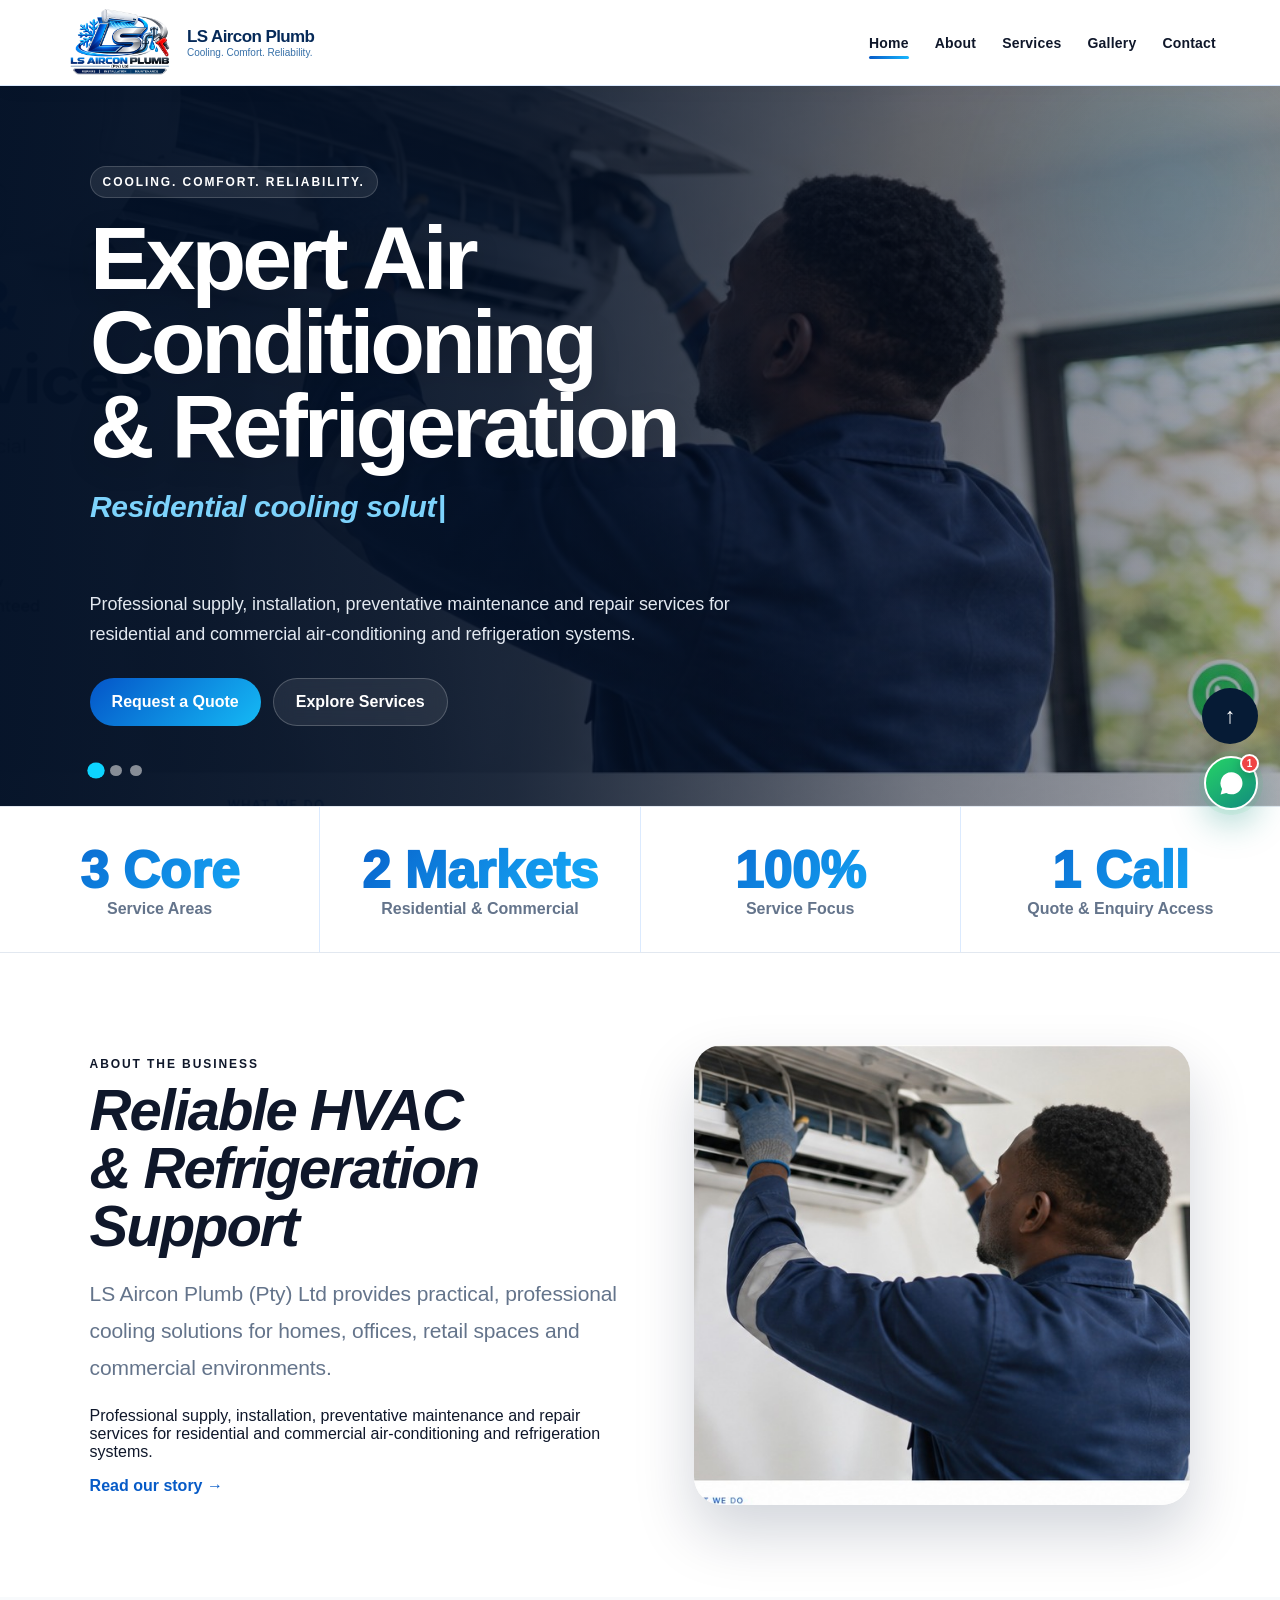
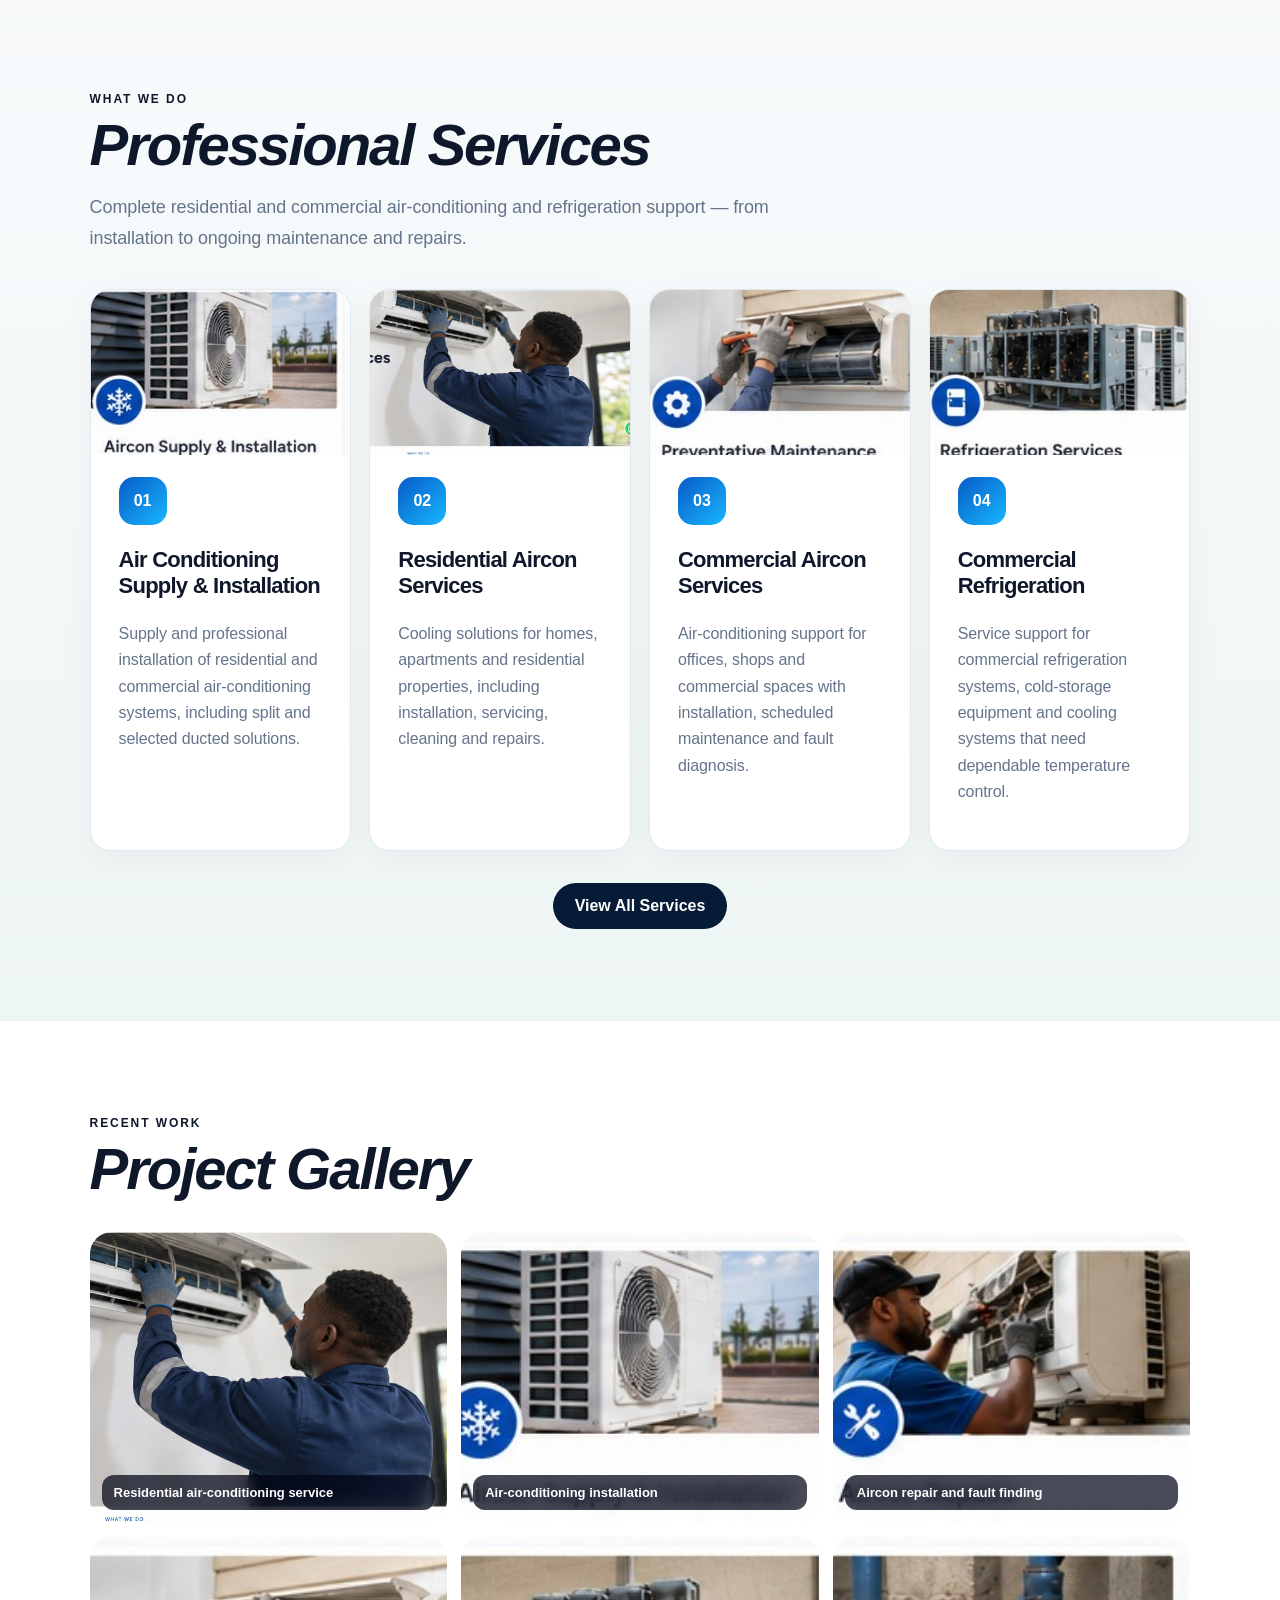
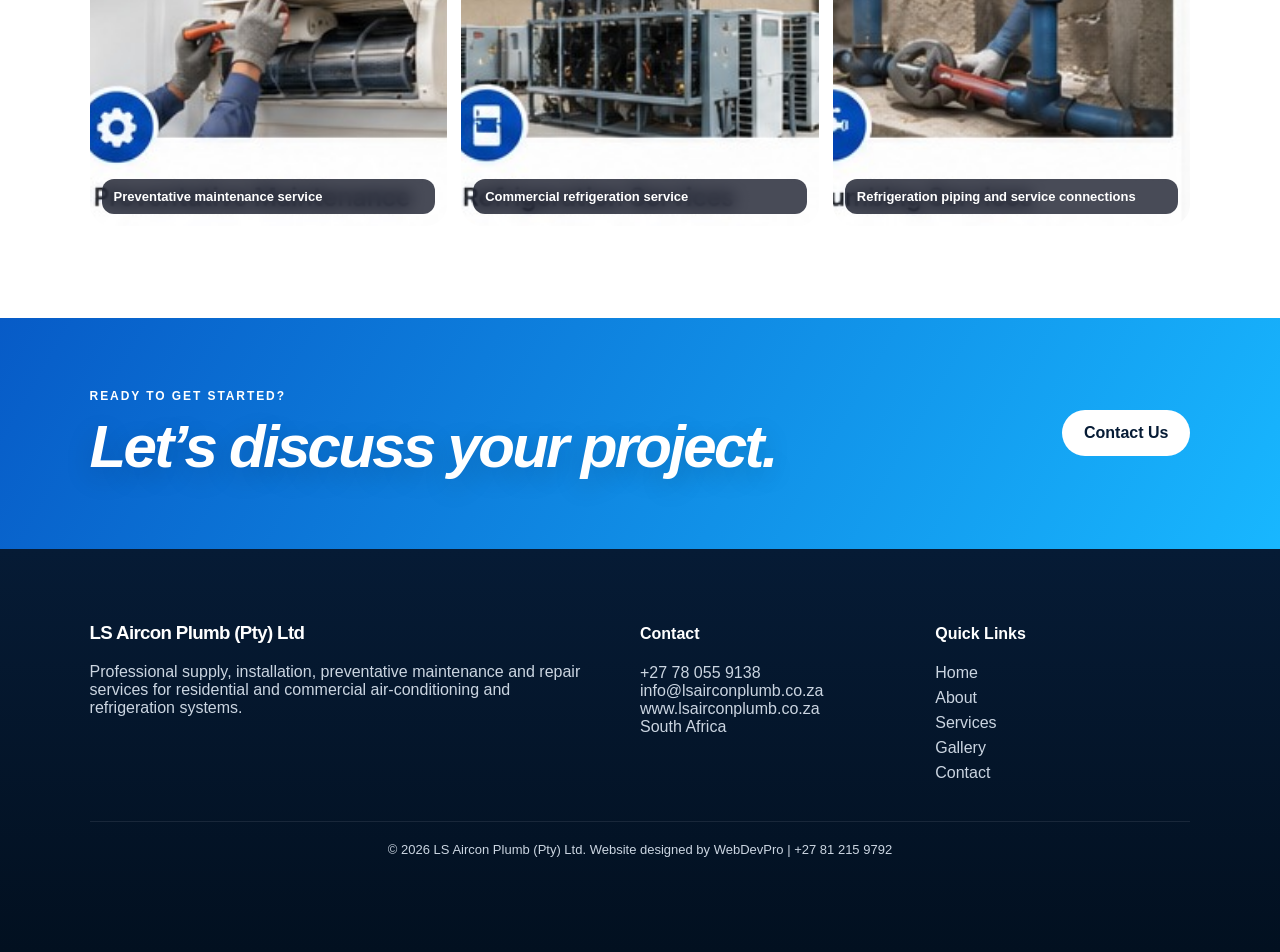
==== index.html @ 78ab9cd9 "Add files via upload" ====
<!doctype html><html lang="en"><head><meta charset="UTF-8"><meta name="viewport" content="width=device-width,initial-scale=1"><meta name="theme-color" content="#075bc7"><link rel="manifest" href="/manifest.webmanifest"><link rel="icon" href="/icons/icon-192.png"><link rel="apple-touch-icon" href="/icons/icon-192.png"><meta name="apple-mobile-web-app-capable" content="yes"><meta name="apple-mobile-web-app-status-bar-style" content="black-translucent"><link rel="stylesheet" href="/assets/style.css"><script src="/site-config.js"></script><title>LS Aircon Plumb (Pty) Ltd | Home</title></head><body data-page="home"><div id="siteHeader"></div><main><section id="top" class="hero"><div class="heroContent"><span class="eyebrow js-slogan"></span><h1 id="heroTitle"></h1><p class="heroTyping" id="heroType"></p><p class="heroDesc js-description"></p><div class="actions"><a class="btn primary waQuote" target="_blank">Request a Quote</a><a class="btn glass" href="/services.html">Explore Services</a></div></div><div class="dots"></div></section><section class="stats reveal"></section><section class="section split reveal"><div><span class="kicker">ABOUT THE BUSINESS</span><h2 class="js-about-heading"></h2><p class="lead js-about-intro"></p><p class="js-description"></p><a class="textLink" href="/about.html">Read our story →</a></div><img src="/images/hero-1.jpg" alt="Featured project"></section><section class="section alt reveal"><div class="sectionHead"><span>WHAT WE DO</span><h2>Professional Services</h2><p>Complete residential and commercial air-conditioning and refrigeration support — from installation to ongoing maintenance and repairs.</p></div><div class="grid" id="servicesPreview"></div><div class="center"><a class="btn dark" href="/services.html">View All Services</a></div></section><section class="section reveal"><div class="sectionHead"><span>RECENT WORK</span><h2>Project Gallery</h2></div><div class="gallery" id="galleryPreview"></div></section><section class="cta reveal"><div><span>READY TO GET STARTED?</span><h2>Let’s discuss your project.</h2></div><a class="btn light" href="/contact.html">Contact Us</a></section></main><div id="siteFooter"></div><script src="/assets/app.js"></script></body></html>
---- assets/style.css ----
:root{--primary:#0f766e;--secondary:#0ea5e9;--accent:#f59e0b;--dark:#0f172a;--muted:#64748b;--surface:#f8fafc;font-family:Inter,Arial,Helvetica,sans-serif;color:#0f172a;background:#fff;scroll-behavior:smooth}*{box-sizing:border-box}html,body{margin:0;min-height:100%}body{overflow-x:hidden}a{text-decoration:none;color:inherit}button,input,textarea,select{font:inherit}.header{height:78px;display:flex;align-items:center;justify-content:space-between;padding:0 max(5vw,22px);position:sticky;top:0;background:#ffffffee;backdrop-filter:blur(18px);z-index:80;box-shadow:0 2px 20px #0206170b}.brand{display:flex;align-items:center;gap:11px}.brand img{width:50px;height:50px;object-fit:contain}.brand span{display:flex;flex-direction:column}.brand strong{font-size:16px}.brand small{font-size:10px;color:var(--muted);max-width:190px}.desktopNav{display:flex;gap:26px}.desktopNav a{font-weight:700;font-size:14px;position:relative}.desktopNav a:after{content:"";position:absolute;left:0;right:100%;bottom:-8px;height:3px;border-radius:9px;background:linear-gradient(90deg,var(--primary),var(--secondary));transition:.25s}.desktopNav a:hover:after,.desktopNav a.active:after{right:0}.menuBtn{display:none;border:0;background:none;font-size:28px}.mobileMenu{display:none;position:fixed;top:78px;left:0;right:0;background:white;z-index:75;padding:20px 24px;gap:16px;box-shadow:0 18px 30px #02061720}.mobileMenu.open{display:grid}.mobileMenu a{font-weight:800;padding:8px 0}.hero{min-height:82vh;background-size:cover;background-position:center;display:flex;align-items:center;position:relative;color:white;padding:80px max(7vw,24px);overflow:hidden}.hero:before{content:"";position:absolute;width:420px;height:420px;border-radius:50%;background:radial-gradient(circle,var(--secondary),transparent 68%);filter:blur(50px);opacity:.18;right:-100px;top:-90px;animation:floatGlow 7s ease-in-out infinite}.heroContent{position:relative;max-width:820px;z-index:2}.eyebrow,.kicker,.sectionHead span,.cta span,.pageHero span{font-size:12px;font-weight:900;letter-spacing:.2em;text-transform:uppercase}.eyebrow{display:inline-flex;align-items:center;gap:8px;padding:8px 12px;border-radius:999px;background:#ffffff16;border:1px solid #ffffff2b}.hero h1{font-size:clamp(46px,7vw,92px);line-height:.94;margin:18px 0;max-width:950px}.heroEnter{animation:heroIn .8s cubic-bezier(.2,.8,.2,1)}.heroTyping{font-size:clamp(19px,2.4vw,30px);font-weight:850;min-height:45px;margin:0 0 12px;color:#dff8ff}.cursor{animation:blink .7s infinite}.heroDesc{font-size:18px;line-height:1.7;max-width:700px;color:#e2e8f0}.actions{display:flex;gap:12px;flex-wrap:wrap;margin-top:28px}.btn{border:0;padding:14px 22px;border-radius:999px;font-weight:900;display:inline-flex;align-items:center;justify-content:center;cursor:pointer;transition:.25s}.btn:hover{transform:translateY(-3px);box-shadow:0 12px 30px #02061728}.primary{background:linear-gradient(135deg,var(--primary),var(--secondary));color:#fff}.dark{background:var(--dark);color:#fff}.light{background:#fff;color:var(--dark)}.glass{background:#ffffff14;color:#fff;border:1px solid #ffffff36;backdrop-filter:blur(10px)}.dots{position:absolute;bottom:30px;display:flex;gap:8px;z-index:3}.dots button{width:11px;height:11px;border:0;border-radius:50%;opacity:.55;cursor:pointer}.dots .active{opacity:1;transform:scale(1.45);background:var(--accent)}.section{padding:92px max(7vw,24px)}.alt{background:linear-gradient(180deg,#f8fafc,#eef6f5)}.sectionHead{max-width:760px;margin-bottom:34px}.sectionHead h2,.split h2,.contactCard h2{font-size:clamp(34px,5vw,58px);line-height:1;margin:9px 0 18px}.sectionHead p,.lead,.leadSmall{color:var(--muted);font-size:18px;line-height:1.75}.lead{font-size:21px}.leadSmall{font-size:17px}.grid{display:grid;grid-template-columns:repeat(4,1fr);gap:18px}.grid.three{grid-template-columns:repeat(3,1fr)}.card{background:#fff;border:1px solid #e2e8f0;border-radius:24px;padding:28px;box-shadow:0 10px 34px #0206170a;transition:.28s;overflow:hidden;position:relative}.card:before{content:"";position:absolute;inset:auto -30% -65% auto;width:180px;height:180px;border-radius:50%;background:linear-gradient(135deg,var(--primary),var(--secondary));opacity:.08}.lift:hover{transform:translateY(-9px) rotateX(2deg);box-shadow:0 24px 60px #02061718}.cardIcon{width:48px;height:48px;border-radius:15px;display:grid;place-items:center;background:linear-gradient(135deg,var(--primary),var(--secondary));color:white;font-weight:900}.card h3{font-size:22px}.card p{line-height:1.65;color:var(--muted)}.serviceCard a,.textLink{font-weight:900;color:var(--primary)}.center{text-align:center;margin-top:32px}.stats{display:grid;grid-template-columns:repeat(4,1fr);gap:1px;background:#dbeafe;border-top:1px solid #e2e8f0;border-bottom:1px solid #e2e8f0}.stat{background:#fff;text-align:center;padding:34px 15px}.counterNum{font-size:clamp(34px,4vw,54px);font-weight:950;background:linear-gradient(135deg,var(--primary),var(--secondary));-webkit-background-clip:text;color:transparent}.stat span{color:var(--muted);font-weight:800}.split{display:grid;grid-template-columns:1.05fr .95fr;gap:55px;align-items:center}.split img{width:100%;height:460px;object-fit:cover;border-radius:30px;box-shadow:0 28px 70px #0206171c}.gallery{display:grid;grid-template-columns:repeat(3,1fr);gap:14px}.galleryItem{margin:0;position:relative;overflow:hidden;border-radius:22px;background:#e2e8f0}.galleryItem img{width:100%;height:290px;object-fit:cover;display:block;transition:.5s}.galleryItem:hover img{transform:scale(1.075)}.galleryItem figcaption{position:absolute;left:12px;right:12px;bottom:12px;background:#020617b8;color:#fff;padding:10px 12px;border-radius:12px;font-size:13px;font-weight:800;backdrop-filter:blur(8px)}.masonry .galleryItem:nth-child(2n) img{height:360px}.cta{padding:68px max(7vw,24px);display:flex;align-items:center;justify-content:space-between;gap:30px;background:linear-gradient(120deg,var(--primary),var(--secondary));color:white}.cta h2{font-size:clamp(34px,5vw,60px);margin:8px 0 0}.pageHero{min-height:46vh;background-size:cover;background-position:center;display:flex;align-items:center;color:white;padding:80px max(7vw,24px);background-image:linear-gradient(90deg,rgba(2,6,23,.84),rgba(2,6,23,.35)),url('/images/hero-1.svg')}.pageHero>div{max-width:850px}.pageHero h1{font-size:clamp(46px,7vw,82px);margin:12px 0;line-height:.95}.pageHero p{font-size:22px;min-height:35px}.contactGrid{display:grid;grid-template-columns:.85fr 1.15fr;gap:30px}.contactCard,.contactForm{padding:32px;border-radius:26px;background:#fff;border:1px solid #e2e8f0;box-shadow:0 12px 36px #0206170b}.contactForm{display:grid;gap:14px}.contactForm input,.contactForm textarea,.contactForm select{width:100%;border:1px solid #cbd5e1;border-radius:14px;padding:15px;background:#f8fafc}.faq{max-width:900px}.faq details{background:#fff;border:1px solid #e2e8f0;padding:20px;border-radius:16px;margin:10px 0}.faq summary{font-weight:900;cursor:pointer}.faq p{color:var(--muted);line-height:1.65}footer{background:#07111f;color:#cbd5e1;padding:55px max(7vw,24px) 95px}.footerGrid{display:grid;grid-template-columns:2fr 1fr 1fr;gap:40px}.footerGrid h3,.footerGrid h4{color:#fff}.footerGrid a{display:block;margin:7px 0}.footerBottom{border-top:1px solid #ffffff16;margin-top:32px;padding-top:20px;text-align:center;font-size:13px}.chatButton,.backTop{position:fixed;right:22px;border:0;border-radius:50%;width:56px;height:56px;display:grid;place-items:center;z-index:65;cursor:pointer}.chatButton{bottom:90px;background:#22c55e;color:#fff;font-size:25px}.backTop{bottom:156px;background:var(--dark);color:#fff;font-size:22px}.pulse{animation:pulse 2.1s infinite}.chatBox{position:fixed;right:22px;bottom:156px;width:min(390px,calc(100vw - 28px));height:min(600px,72vh);background:#fff;border-radius:24px;z-index:64;box-shadow:0 26px 80px #02061750;display:flex;flex-direction:column;overflow:hidden;border:1px solid #e2e8f0}.chatHead{background:linear-gradient(135deg,var(--primary),var(--secondary));color:white;padding:16px 18px;display:flex;justify-content:space-between;align-items:center}.chatHead div{display:flex;flex-direction:column}.chatHead small{opacity:.85}.chatHead button{border:0;background:#ffffff18;color:white;border-radius:50%;width:34px;height:34px}.chatMessages{padding:16px;display:flex;flex-direction:column;gap:10px;overflow:auto;flex:1;background:#f8fafc}.bubble{padding:11px 13px;border-radius:15px;max-width:86%;line-height:1.45;font-size:14px}.bubble.bot{background:white;border:1px solid #e2e8f0;align-self:flex-start}.bubble.user{background:linear-gradient(135deg,var(--primary),var(--secondary));color:#fff;align-self:flex-end}.quickReplies{padding:12px;display:grid;grid-template-columns:1fr 1fr;gap:8px}.quickReplies button{border:1px solid #cbd5e1;background:#fff;border-radius:12px;padding:10px;font-weight:800;cursor:pointer}.chatInput{display:flex;padding:12px;border-top:1px solid #e2e8f0;gap:8px}.chatInput input{flex:1;border:1px solid #cbd5e1;border-radius:999px;padding:12px 14px}.chatInput button{width:44px;border:0;border-radius:50%;background:var(--primary);color:#fff}.full{width:calc(100% - 24px);margin:12px}.mobileFooter{display:none}.installNudge{position:fixed;left:22px;bottom:22px;z-index:67;background:#fff;border-radius:18px;box-shadow:0 18px 55px #02061738;border:1px solid #e2e8f0;padding:14px;display:flex;align-items:center;gap:12px;max-width:430px}.installSymbol{font-size:24px;color:var(--primary);font-weight:900}.installNudge div{display:flex;flex-direction:column;flex:1}.installNudge small{font-size:12px;color:var(--muted)}.installNudge button{border:0;border-radius:999px;padding:9px 13px;background:var(--primary);color:#fff;font-weight:900}.installNudge .nudgeClose{background:#e2e8f0;color:#334155;padding:6px 9px}.modalShade{position:fixed;inset:0;background:#0206179c;z-index:100;display:grid;place-items:center;padding:20px}.installHelp{background:#fff;border-radius:24px;padding:30px;max-width:420px;text-align:center}.installIcon{font-size:42px;color:var(--primary)}.reveal{opacity:0;transform:translateY(28px);transition:opacity .7s ease,transform .7s ease}.reveal.visible{opacity:1;transform:none}@keyframes blink{50%{opacity:0}}@keyframes heroIn{from{opacity:0;transform:translateY(28px) scale(.98)}to{opacity:1;transform:none}}@keyframes pulse{0%,100%{box-shadow:0 0 0 0 #22c55e55}50%{box-shadow:0 0 0 15px #22c55e00}}@keyframes floatGlow{50%{transform:translate(-35px,30px) scale(1.12)}}@media(max-width:950px){.grid,.grid.three{grid-template-columns:1fr 1fr}.split,.contactGrid{grid-template-columns:1fr}.desktopNav{display:none}.menuBtn{display:block}.footerGrid{grid-template-columns:1fr 1fr}.gallery{grid-template-columns:1fr 1fr}}@media(max-width:700px){body{padding-bottom:72px}.header{height:70px}.brand img{width:44px;height:44px}.hero{min-height:78vh;padding-top:65px}.hero h1{font-size:clamp(42px,13vw,68px)}.heroDesc{font-size:16px}.section{padding:68px 20px}.grid,.grid.three,.stats,.gallery{grid-template-columns:1fr}.stat{padding:24px}.split img{height:300px}.cta{display:block;padding:50px 20px}.cta .btn{margin-top:22px}.footerGrid{grid-template-columns:1fr}.mobileFooter{position:fixed;display:grid;grid-template-columns:repeat(4,1fr);left:10px;right:10px;bottom:10px;z-index:90;border-radius:20px;overflow:hidden;background:linear-gradient(135deg,var(--primary),var(--secondary));box-shadow:0 12px 38px #02061750;border:1px solid #ffffff35}.mobileFooter a,.mobileFooter button{min-height:62px;border:0;background:transparent;color:#fff;display:flex;flex-direction:column;align-items:center;justify-content:center;gap:4px;font-size:18px;font-weight:900;cursor:pointer}.mobileFooter span{font-size:10px}.mobileFooter a:nth-child(2),.mobileFooter button{background:#ffffff12}.chatButton{bottom:88px}.backTop{bottom:150px}.chatBox{bottom:90px;right:10px;width:calc(100vw - 20px);height:min(620px,76vh)}.installNudge{left:10px;right:10px;bottom:86px;max-width:none}.masonry .galleryItem:nth-child(2n) img,.galleryItem img{height:260px}}


/* =========================================================
   WEBDEVPRO ULTRA MAX 2 — PREMIUM MOBILE UI
   ========================================================= */
.mobileFooter svg,.chatButton svg,.chatHead svg,.chatInput svg,.chatContinue svg{
  width:24px;height:24px;fill:none;stroke:currentColor;stroke-width:1.85;
  stroke-linecap:round;stroke-linejoin:round;
}
.chatButton{
  width:54px;height:54px;background:linear-gradient(145deg,#22c55e,#16a34a);
  box-shadow:0 14px 35px rgba(22,163,74,.32);border:2px solid #fff;
}
.chatButton svg{width:27px;height:27px}
.chatBadge{
  position:absolute;top:-4px;right:-3px;width:19px;height:19px;border-radius:50%;
  display:grid;place-items:center;background:#ef4444;color:#fff;font-size:10px;font-weight:900;
  border:2px solid #fff;box-shadow:0 3px 10px #02061730;
}
.chatBox.compact{
  width:min(360px,calc(100vw - 28px));height:auto;max-height:560px;border-radius:20px;
  overflow:hidden;border:1px solid rgba(148,163,184,.30);box-shadow:0 26px 70px rgba(2,6,23,.34);
}
.chatHead{padding:12px 14px;min-height:62px}
.chatIdentity{display:flex;align-items:center;gap:10px}
.chatAvatar{
  width:36px;height:36px;border-radius:12px;display:grid;place-items:center;
  background:rgba(255,255,255,.16);border:1px solid rgba(255,255,255,.22)
}
.chatAvatar svg{width:22px;height:22px}
.chatIdentity b{font-size:14px;line-height:1.15}
.chatIdentity small{display:flex!important;align-items:center;gap:5px;font-size:10.5px;margin-top:3px;opacity:.88}
.onlineDot{width:7px;height:7px;border-radius:50%;background:#7bf59a;box-shadow:0 0 0 3px rgba(123,245,154,.16)}
.chatClose{
  width:32px!important;height:32px!important;display:grid!important;place-items:center!important;
  background:rgba(255,255,255,.13)!important;border:1px solid rgba(255,255,255,.18)!important
}
.chatClose svg{width:18px;height:18px}
.chatMessages{flex:none;min-height:90px;max-height:245px;padding:12px;gap:8px}
.bubble{padding:9px 11px;border-radius:14px;font-size:13px;line-height:1.4;max-width:87%}
.bubble.subtle{font-size:11.5px;color:#64748b;background:#f1f5f9}
.quickReplies{padding:10px 11px 11px;gap:7px;border-top:1px solid #edf2f7;background:#fff}
.quickReplies button{
  padding:9px 8px;border-radius:11px;font-size:11.5px;line-height:1.25;
  color:#334155;background:#fff;transition:.2s;
}
.quickReplies button:hover{
  color:var(--primary);border-color:var(--primary);background:#f8fafc;transform:translateY(-1px)
}
.chatInput{padding:9px 10px;gap:7px;background:#fff}
.chatInput input{min-width:0;padding:10px 12px;font-size:12.5px;background:#f8fafc}
.chatInput button{
  width:38px;height:38px;flex:0 0 38px;display:grid;place-items:center;
  background:linear-gradient(135deg,var(--primary),var(--secondary));box-shadow:0 6px 16px rgba(15,23,42,.13)
}
.chatInput button svg{width:18px;height:18px}
.chatContinue{
  margin:9px 10px 11px;min-height:42px;display:flex;align-items:center;justify-content:center;gap:8px;
  border-radius:12px;background:#22c55e;color:#fff;font-weight:900;font-size:12.5px;
  box-shadow:0 10px 20px rgba(34,197,94,.20);transition:.2s
}
.chatContinue:hover{transform:translateY(-1px);filter:brightness(.98)}
.chatContinue svg{width:19px;height:19px}

@media(max-width:700px){
  body{padding-bottom:88px}
  .mobileFooter{
    left:8px;right:8px;bottom:8px;grid-template-columns:repeat(5,1fr);min-height:68px;
    border-radius:22px;padding:5px 5px calc(5px + env(safe-area-inset-bottom));
    background:linear-gradient(135deg,var(--dark),var(--primary) 48%,var(--secondary));
    border:1px solid rgba(255,255,255,.17);
    box-shadow:0 16px 42px rgba(2,6,23,.34),inset 0 1px 0 rgba(255,255,255,.08);
    overflow:visible;backdrop-filter:blur(18px)
  }
  .mobileFooter a,.mobileFooter button{
    position:relative;min-height:56px;padding:5px 2px;border-radius:16px;gap:4px;
    color:rgba(255,255,255,.78);background:transparent!important;transition:.2s ease
  }
  .mobileFooter a.active{color:#fff;background:rgba(255,255,255,.11)!important}
  .mobileFooter a.active:after{
    content:"";position:absolute;bottom:1px;left:50%;transform:translateX(-50%);
    width:20px;height:3px;border-radius:999px;background:var(--accent)
  }
  .footerIcon{width:34px;height:32px;border-radius:11px;display:grid;place-items:center;transition:.2s ease}
  .mobileFooter a.active .footerIcon{
    background:rgba(255,255,255,.12);box-shadow:inset 0 0 0 1px rgba(255,255,255,.08)
  }
  .footerIcon svg{width:22px;height:22px}
  .waIcon{color:#fff;background:#22c55e!important;box-shadow:0 7px 17px rgba(34,197,94,.25)}
  .footerLabel{font-size:9.5px!important;font-weight:800!important;letter-spacing:.01em;line-height:1}
  .mobileFooter a:active,.mobileFooter button:active{transform:scale(.96)}

  .chatButton{right:13px;bottom:88px;width:50px;height:50px}
  .backTop{right:15px;bottom:144px;width:42px;height:42px}

  /* Main requested fix: chatbot no longer takes over the phone */
  .chatBox.compact{
    right:10px;bottom:88px;width:min(326px,calc(100vw - 20px));
    height:auto;max-height:54vh;border-radius:18px
  }
  .chatMessages{max-height:180px;min-height:78px;padding:10px}
  .quickReplies{grid-template-columns:1fr 1fr;padding:8px}
  .quickReplies button{font-size:10.8px;padding:8px 6px}
  .bubble{font-size:12px;padding:8px 10px}
  .bubble.subtle{font-size:10.8px}
  .chatHead{padding:10px 12px;min-height:56px}
  .chatAvatar{width:32px;height:32px;border-radius:10px}
  .chatAvatar svg{width:19px;height:19px}
  .chatIdentity b{font-size:13px}
  .chatIdentity small{font-size:9.8px}
  .chatInput{padding:7px 8px}
  .chatInput input{padding:9px 11px;font-size:12px}
  .chatInput button{width:36px;height:36px;flex-basis:36px}
  .chatContinue{margin:7px 8px 9px;min-height:39px;font-size:12px}

  .installNudge{left:10px;right:10px;bottom:84px;max-width:none;border-radius:15px;padding:10px}
  .installNudge small{display:none}
}


/* =========================================================
   WEBDEVPRO ULTRA MAX 3 — STABLE HERO / TYPEWRITER
   ========================================================= */
.heroContent{width:min(820px,100%)}
.hero h1{min-height:1.9em;display:flex;align-items:flex-end;will-change:transform,opacity}
.heroTyping{min-height:2.8em;line-height:1.35;display:block;max-width:760px;overflow-wrap:anywhere;contain:layout paint;will-change:contents}
.cursor{display:inline-block;width:.7ch;margin-left:.08ch;animation:blink 1s steps(1,end) infinite;vertical-align:baseline}
@media(max-width:700px){.hero h1{min-height:2.75em}.heroTyping{min-height:4.2em}}
@media(prefers-reduced-motion:reduce){.heroEnter,.cursor,.hero:before,.pulse{animation:none!important}.reveal{transition:none!important}}

/* =========================================================
   WEBDEVPRO ULTRA MAX 4 — MODERN TYPOGRAPHY + LIVELY UI
   ========================================================= */
:root{
  --font-body:"Segoe UI Variable Text","Aptos","Segoe UI",Roboto,Arial,sans-serif;
  --font-display:"Segoe UI Variable Display","Aptos Display","Trebuchet MS","Segoe UI",Arial,sans-serif;
}
html,body,button,input,textarea,select{font-family:var(--font-body)}
body{font-feature-settings:"kern" 1,"liga" 1;text-rendering:optimizeLegibility}
h1,h2,h3,.brand strong,.cta h2,.sectionHead h2,.split h2,.contactCard h2,.pageHero h1{
  font-family:var(--font-display);letter-spacing:-.035em;font-weight:800;
}
.hero h1,.pageHero h1,.cta h2{
  font-style:oblique 4deg;letter-spacing:-.045em;text-wrap:balance;
  text-shadow:0 8px 28px rgba(2,6,23,.18)
}
.sectionHead h2,.split h2,.contactCard h2{font-style:oblique 2deg;text-wrap:balance}
.heroTyping,.pageHero p{
  font-family:var(--font-display);font-weight:650;letter-spacing:-.012em;font-style:oblique 1.5deg
}
.heroDesc,.sectionHead p,.lead,.leadSmall,.card p{letter-spacing:-.006em}
.desktopNav a,.mobileMenu a,.btn,.footerLabel{font-family:var(--font-display)}
.desktopNav a{letter-spacing:.015em}
.eyebrow,.kicker,.sectionHead span,.cta span,.pageHero span{letter-spacing:.16em}

/* Better quality, animated mobile navigation */
.mobileFooter .footerIcon{position:relative;isolation:isolate;overflow:hidden}
.mobileFooter .footerIcon:before{
  content:"";position:absolute;inset:0;border-radius:inherit;z-index:-1;opacity:.22;
  background:linear-gradient(145deg,rgba(255,255,255,.48),rgba(255,255,255,.05));
}
.mobileFooter .footerIcon:after{
  content:"";position:absolute;width:20px;height:20px;border-radius:50%;z-index:-1;
  background:#fff;opacity:.12;filter:blur(5px);transform:translate(-9px,-9px)
}
.mobileFooter [data-tone="home"] .footerIcon{background:linear-gradient(145deg,#2563eb,#06b6d4);color:#fff}
.mobileFooter [data-tone="services"] .footerIcon{background:linear-gradient(145deg,#8b5cf6,#ec4899);color:#fff}
.mobileFooter [data-tone="gallery"] .footerIcon{background:linear-gradient(145deg,#f59e0b,#f97316);color:#fff}
.mobileFooter [data-tone="whatsapp"] .footerIcon{background:linear-gradient(145deg,#25d366,#16a34a)!important;color:#fff}
.mobileFooter [data-tone="install"] .footerIcon{background:linear-gradient(145deg,#14b8a6,#0ea5e9);color:#fff}
.mobileFooter .footerIcon{
  box-shadow:0 7px 18px rgba(2,6,23,.16),inset 0 1px 0 rgba(255,255,255,.38);
  border:1px solid rgba(255,255,255,.2)
}
.mobileFooter a.active .footerIcon{
  transform:translateY(-5px) scale(1.08);box-shadow:0 11px 24px rgba(2,6,23,.23),0 0 0 4px rgba(255,255,255,.08)
}
.mobileFooter a:hover .footerIcon,.mobileFooter button:hover .footerIcon{transform:translateY(-3px) rotate(-2deg) scale(1.04)}
.mobileFooter a:nth-child(even):hover .footerIcon,.mobileFooter button:hover .footerIcon{transform:translateY(-3px) rotate(2deg) scale(1.04)}
.mobileFooter .footerIcon svg{filter:drop-shadow(0 2px 3px rgba(2,6,23,.16))}
.mobileFooter .uiLineIcon{fill:none!important;stroke:currentColor!important;stroke-width:1.9!important;stroke-linecap:round;stroke-linejoin:round}
.mobileFooter .uiWhatsAppIcon,.chatButton .uiWhatsAppIcon,.chatAvatar .uiWhatsAppIcon,.chatContinue .uiWhatsAppIcon{
  fill:currentColor!important;stroke:none!important
}
.mobileFooter .footerLabel{font-size:9.7px!important;font-weight:750!important;letter-spacing:.01em}

/* WhatsApp floating assistant — clear official-style glyph */
.chatButton{
  background:linear-gradient(145deg,#25d366,#128c7e)!important;color:#fff!important;
  box-shadow:0 14px 34px rgba(18,140,126,.34),0 0 0 5px rgba(37,211,102,.08)!important;
  transition:transform .25s ease,box-shadow .25s ease!important
}
.chatButton:hover{transform:translateY(-3px) scale(1.05);box-shadow:0 18px 40px rgba(18,140,126,.42),0 0 0 7px rgba(37,211,102,.1)!important}
.chatButton .uiWhatsAppIcon{width:29px;height:29px;color:#fff}
.chatAvatar .uiWhatsAppIcon{color:#fff}
.chatContinue .uiWhatsAppIcon{color:#fff}
.chatButton .chatBadge{font-family:var(--font-body)}

/* Softer motion without looking static */
@keyframes iconFloat{0%,100%{transform:translateY(0)}50%{transform:translateY(-2px)}}
@media(max-width:700px){
  .mobileFooter{background:rgba(7,17,31,.94);box-shadow:0 18px 46px rgba(2,6,23,.38);border-color:rgba(255,255,255,.13)}
  .mobileFooter .footerIcon{width:37px;height:35px;border-radius:12px}
  .mobileFooter a:not(.active) .footerIcon,.mobileFooter button .footerIcon{animation:iconFloat 3.4s ease-in-out infinite}
  .mobileFooter a:nth-child(2) .footerIcon{animation-delay:.25s}.mobileFooter a:nth-child(3) .footerIcon{animation-delay:.5s}
  .mobileFooter a:nth-child(4) .footerIcon{animation-delay:.75s}.mobileFooter button .footerIcon{animation-delay:1s}
  .mobileFooter a.active:after{width:24px;height:3px;background:linear-gradient(90deg,var(--accent),#fff)}
  .hero h1{font-size:clamp(40px,12.7vw,66px);line-height:.96}
  .sectionHead h2,.split h2,.contactCard h2{line-height:1.02}
}
@media(prefers-reduced-motion:reduce){
  .mobileFooter .footerIcon{animation:none!important}.mobileFooter a:hover .footerIcon,.mobileFooter button:hover .footerIcon{transform:none}
}


/* LS AIRCON PLUMB PREMIUM REBRAND */
.header{height:86px;background:rgba(255,255,255,.96);border-bottom:1px solid #dbeafe}
.brand img{width:112px;height:72px;object-fit:contain}
.brand strong{font-size:17px;color:#062a59}.brand small{color:#3770a8}
.hero{min-height:78vh;background-position:center;background-size:cover}
.hero:after{content:"";position:absolute;inset:0;background:linear-gradient(90deg,rgba(3,18,40,.9) 0%,rgba(3,18,40,.72) 40%,rgba(3,18,40,.22) 72%,rgba(3,18,40,.08));z-index:0}
.heroContent{z-index:2}.hero h1{font-style:normal;text-transform:none;max-width:870px}.heroTyping{color:#7dd3fc}.heroDesc{max-width:660px}
.primary{background:linear-gradient(135deg,#0455c8,#15baf5)}
.card{border-radius:20px}.serviceCard{padding-top:0}.serviceImage{width:calc(100% + 56px);height:180px;object-fit:cover;margin:-28px -28px 22px;display:block}.serviceCard .serviceImage{margin:0 -28px 22px;width:calc(100% + 56px)}
#servicesPreview .card{padding-top:0}#servicesPreview .serviceImage{margin:0 -28px 22px;width:calc(100% + 56px);height:165px;object-fit:cover}
.galleryItem img{aspect-ratio:4/3;object-fit:cover}
.split img{border-radius:28px;box-shadow:0 28px 60px rgba(2,24,55,.18);object-fit:cover;max-height:560px;width:100%}
footer{background:linear-gradient(180deg,#061b35,#021020)}
.pageHero{background:linear-gradient(135deg,#061b35,#075bc7 55%,#18b7ff);color:#fff}
@media(max-width:900px){.brand img{width:88px;height:58px}.header{height:76px}.grid,.grid.three{grid-template-columns:repeat(2,1fr)}}
@media(max-width:700px){.grid,.grid.three{grid-template-columns:1fr}.hero{min-height:76vh;padding-top:64px}.hero:after{background:linear-gradient(180deg,rgba(3,18,40,.78),rgba(3,18,40,.88))}.brand span{display:none}.brand img{width:82px;height:52px}.serviceImage,#servicesPreview .serviceImage{height:200px}}

.pageHero{background-image:linear-gradient(90deg,rgba(2,12,30,.88),rgba(7,91,199,.56)),url('/images/hero-1.jpg');background-size:cover;background-position:center;}
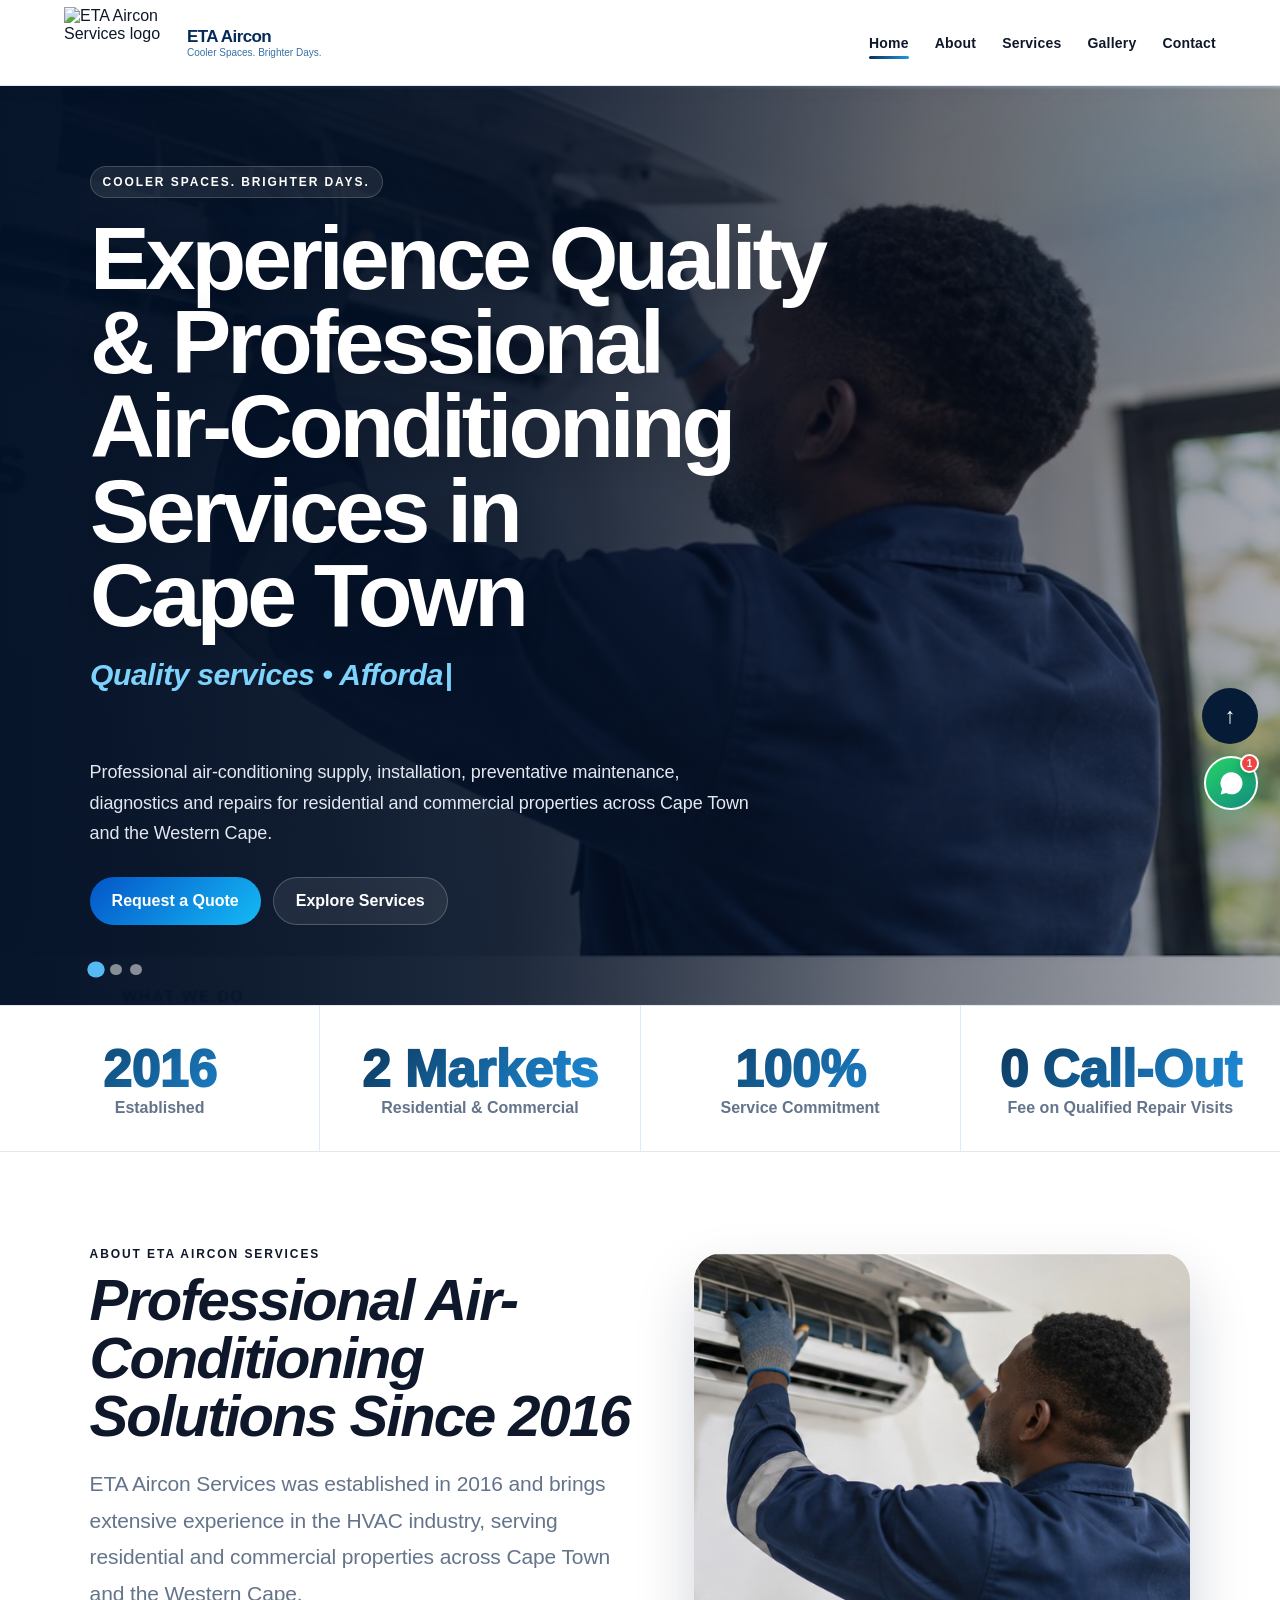
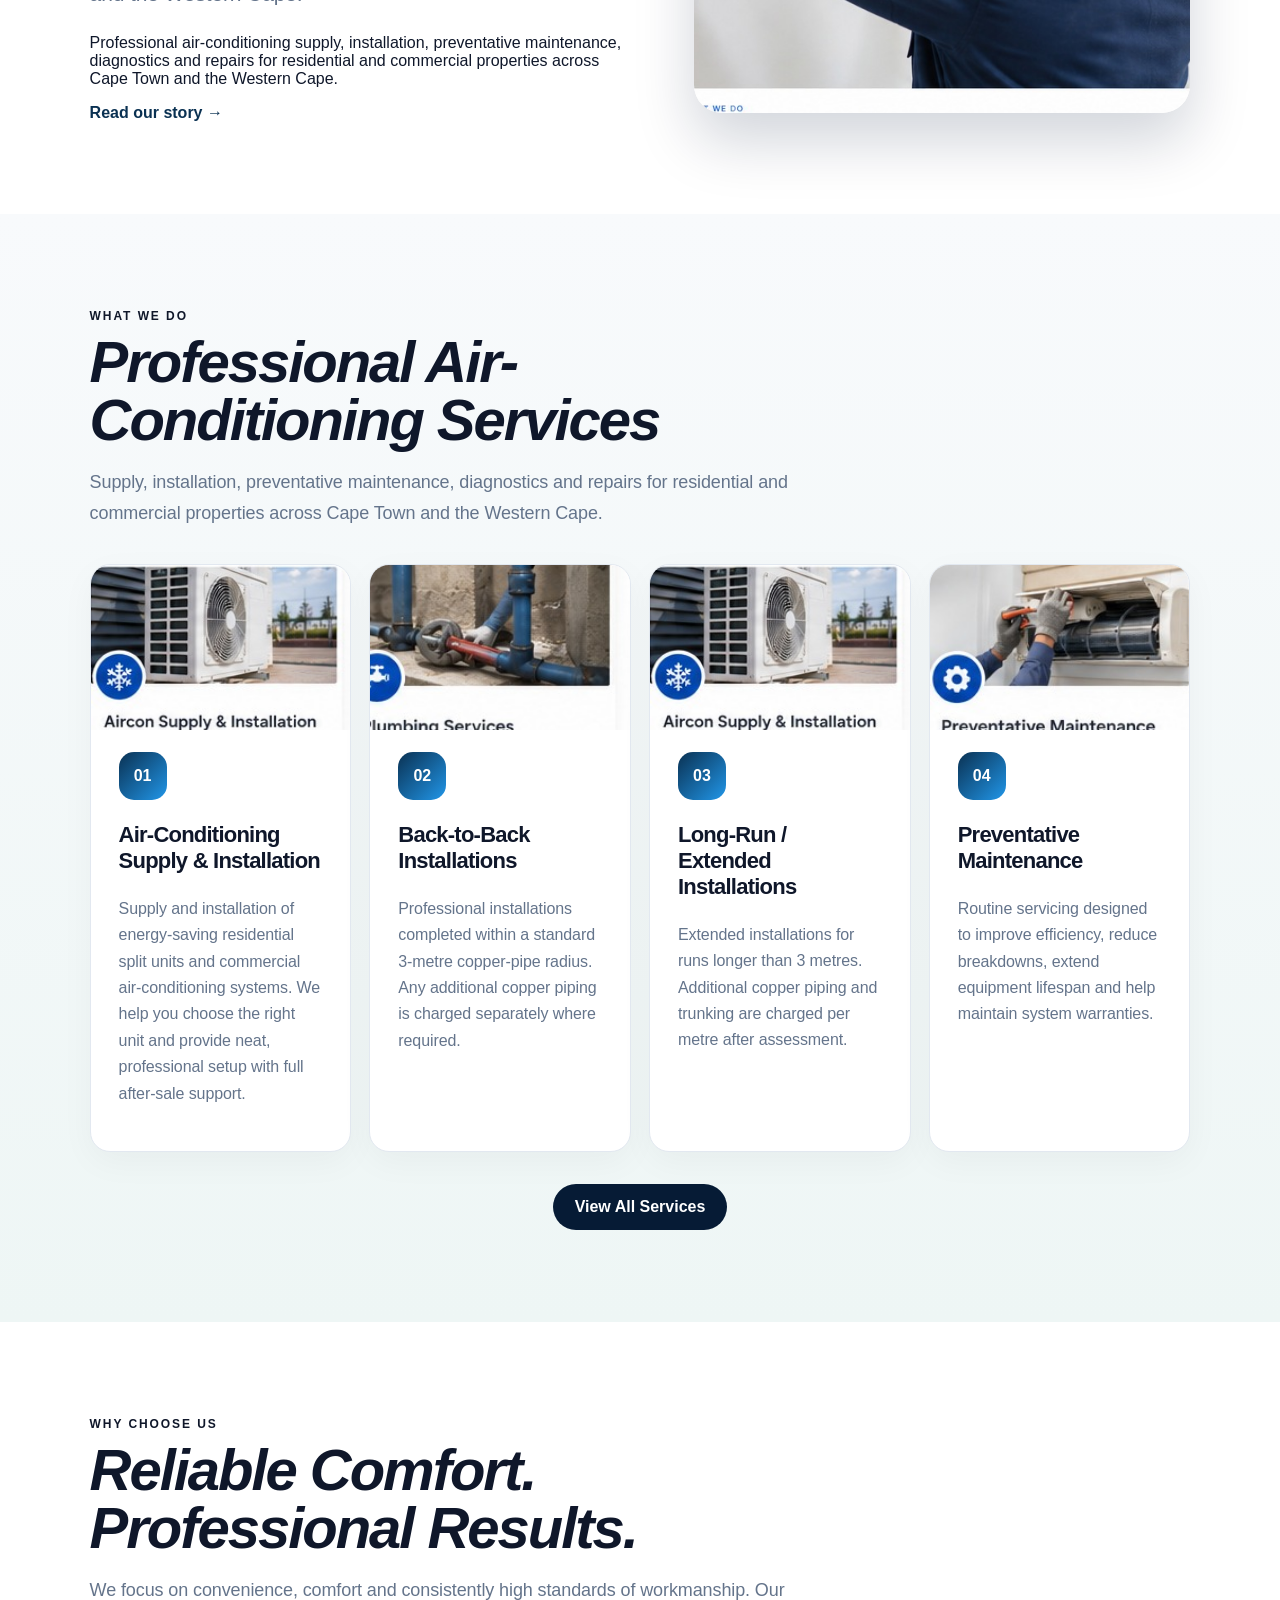
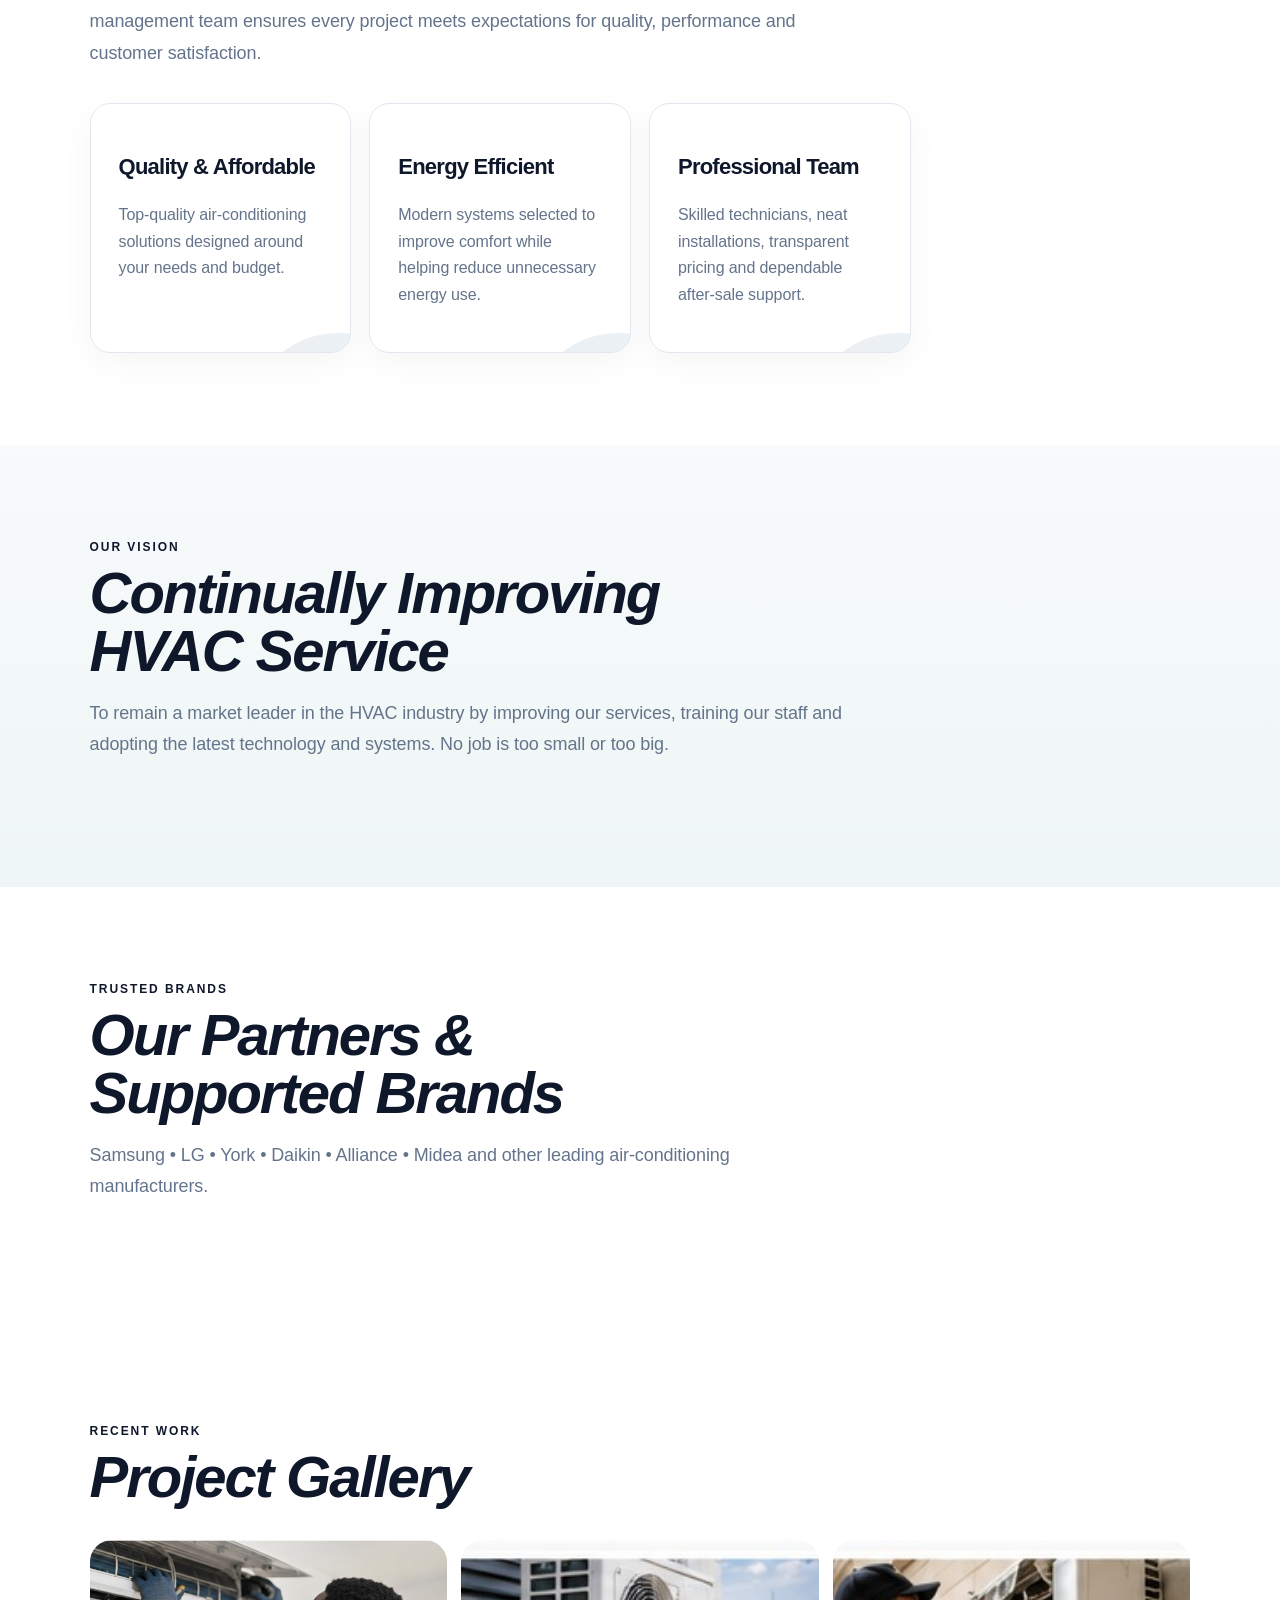
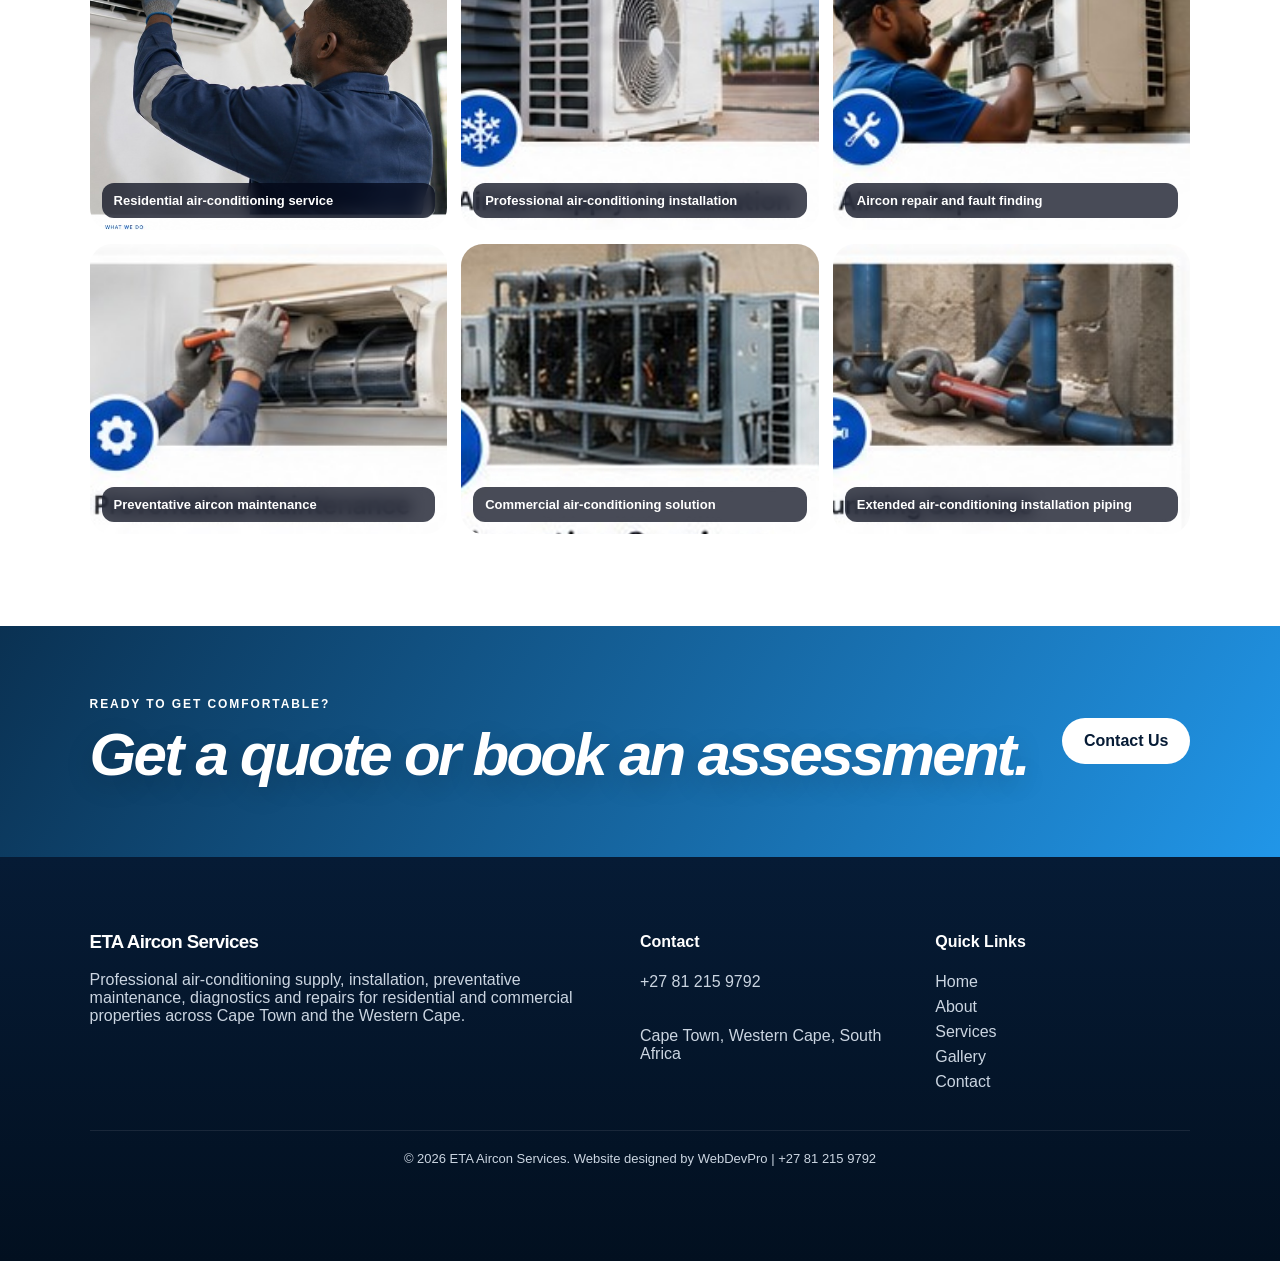
==== commit 226c9546: "Rebrand website to ETA Aircon Services" ====
--- a/index.html
+++ b/index.html
@@ -1 +1 @@
-<!doctype html><html lang="en"><head><meta charset="UTF-8"><meta name="viewport" content="width=device-width,initial-scale=1"><meta name="theme-color" content="#075bc7"><link rel="manifest" href="/manifest.webmanifest"><link rel="icon" href="/icons/icon-192.png"><link rel="apple-touch-icon" href="/icons/icon-192.png"><meta name="apple-mobile-web-app-capable" content="yes"><meta name="apple-mobile-web-app-status-bar-style" content="black-translucent"><link rel="stylesheet" href="/assets/style.css"><script src="/site-config.js"></script><title>LS Aircon Plumb (Pty) Ltd | Home</title></head><body data-page="home"><div id="siteHeader"></div><main><section id="top" class="hero"><div class="heroContent"><span class="eyebrow js-slogan"></span><h1 id="heroTitle"></h1><p class="heroTyping" id="heroType"></p><p class="heroDesc js-description"></p><div class="actions"><a class="btn primary waQuote" target="_blank">Request a Quote</a><a class="btn glass" href="/services.html">Explore Services</a></div></div><div class="dots"></div></section><section class="stats reveal"></section><section class="section split reveal"><div><span class="kicker">ABOUT THE BUSINESS</span><h2 class="js-about-heading"></h2><p class="lead js-about-intro"></p><p class="js-description"></p><a class="textLink" href="/about.html">Read our story →</a></div><img src="/images/hero-1.jpg" alt="Featured project"></section><section class="section alt reveal"><div class="sectionHead"><span>WHAT WE DO</span><h2>Professional Services</h2><p>Complete residential and commercial air-conditioning and refrigeration support — from installation to ongoing maintenance and repairs.</p></div><div class="grid" id="servicesPreview"></div><div class="center"><a class="btn dark" href="/services.html">View All Services</a></div></section><section class="section reveal"><div class="sectionHead"><span>RECENT WORK</span><h2>Project Gallery</h2></div><div class="gallery" id="galleryPreview"></div></section><section class="cta reveal"><div><span>READY TO GET STARTED?</span><h2>Let’s discuss your project.</h2></div><a class="btn light" href="/contact.html">Contact Us</a></section></main><div id="siteFooter"></div><script src="/assets/app.js"></script></body></html>
+<!doctype html><html lang="en"><head><meta charset="UTF-8"><meta name="viewport" content="width=device-width,initial-scale=1"><meta name="theme-color" content="#0a3152"><link rel="manifest" href="/manifest.webmanifest"><link rel="icon" href="/icons/icon-192.png"><link rel="apple-touch-icon" href="/icons/icon-192.png"><meta name="apple-mobile-web-app-capable" content="yes"><meta name="apple-mobile-web-app-status-bar-style" content="black-translucent"><link rel="stylesheet" href="/assets/style.css"><script src="/site-config.js"></script><title>ETA Aircon Services | Home</title></head><body data-page="home"><div id="siteHeader"></div><main><section id="top" class="hero"><div class="heroContent"><span class="eyebrow js-slogan"></span><h1 id="heroTitle"></h1><p class="heroTyping" id="heroType"></p><p class="heroDesc js-description"></p><div class="actions"><a class="btn primary waQuote" target="_blank">Request a Quote</a><a class="btn glass" href="/services.html">Explore Services</a></div></div><div class="dots"></div></section><section class="stats reveal"></section><section class="section split reveal"><div><span class="kicker">ABOUT ETA AIRCON SERVICES</span><h2 class="js-about-heading"></h2><p class="lead js-about-intro"></p><p class="js-description"></p><a class="textLink" href="/about.html">Read our story →</a></div><img src="/images/hero-1.jpg" alt="ETA Aircon professional service"></section><section class="section alt reveal"><div class="sectionHead"><span>WHAT WE DO</span><h2>Professional Air-Conditioning Services</h2><p>Supply, installation, preventative maintenance, diagnostics and repairs for residential and commercial properties across Cape Town and the Western Cape.</p></div><div class="grid" id="servicesPreview"></div><div class="center"><a class="btn dark" href="/services.html">View All Services</a></div></section><section class="section reveal"><div class="sectionHead"><span>WHY CHOOSE US</span><h2>Reliable Comfort. Professional Results.</h2><p>We focus on convenience, comfort and consistently high standards of workmanship. Our management team ensures every project meets expectations for quality, performance and customer satisfaction.</p></div><div class="grid"><article class="card"><h3>Quality & Affordable</h3><p>Top-quality air-conditioning solutions designed around your needs and budget.</p></article><article class="card"><h3>Energy Efficient</h3><p>Modern systems selected to improve comfort while helping reduce unnecessary energy use.</p></article><article class="card"><h3>Professional Team</h3><p>Skilled technicians, neat installations, transparent pricing and dependable after-sale support.</p></article></div></section><section class="section alt reveal"><div class="sectionHead"><span>OUR VISION</span><h2>Continually Improving HVAC Service</h2><p>To remain a market leader in the HVAC industry by improving our services, training our staff and adopting the latest technology and systems. No job is too small or too big.</p></div></section><section class="section reveal"><div class="sectionHead"><span>TRUSTED BRANDS</span><h2>Our Partners & Supported Brands</h2><p>Samsung • LG • York • Daikin • Alliance • Midea and other leading air-conditioning manufacturers.</p></div></section><section class="section reveal"><div class="sectionHead"><span>RECENT WORK</span><h2>Project Gallery</h2></div><div class="gallery" id="galleryPreview"></div></section><section class="cta reveal"><div><span>READY TO GET COMFORTABLE?</span><h2>Get a quote or book an assessment.</h2></div><a class="btn light" href="/contact.html">Contact Us</a></section></main><div id="siteFooter"></div><script src="/assets/app.js"></script></body></html>
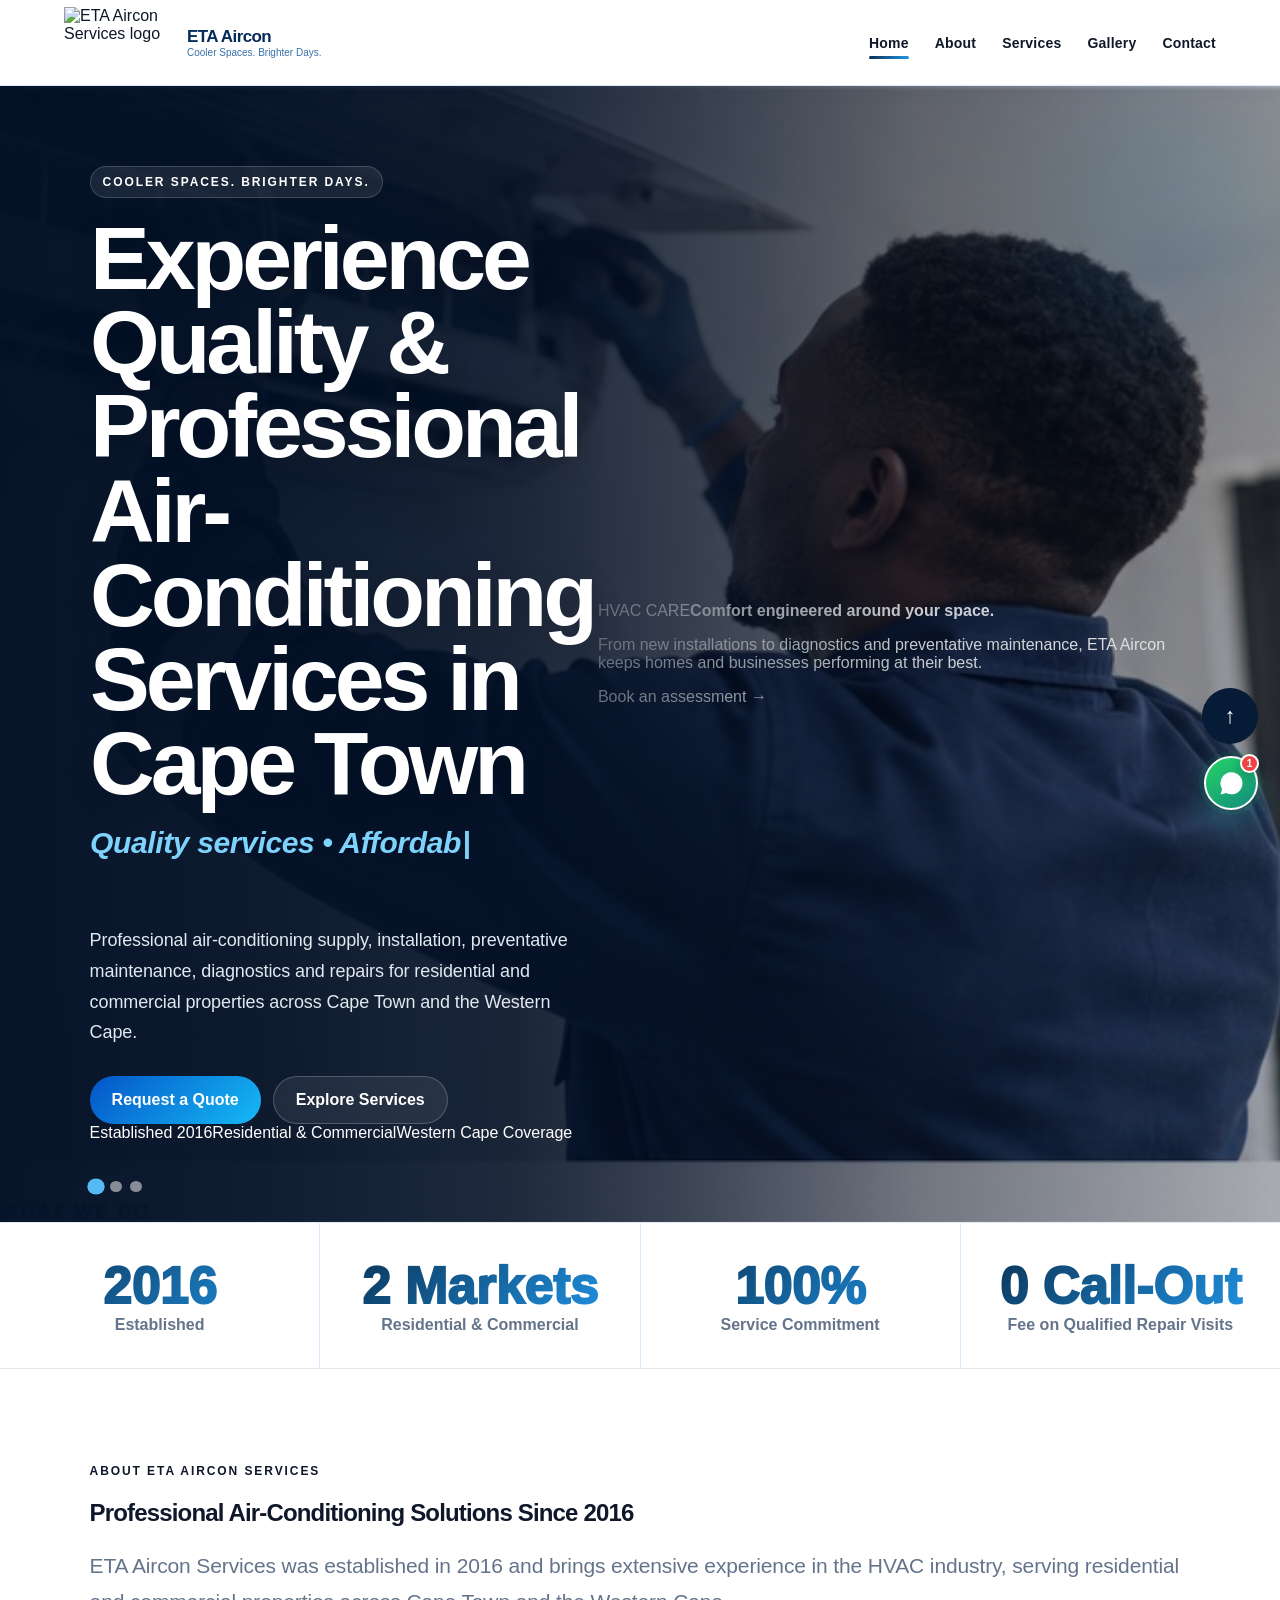
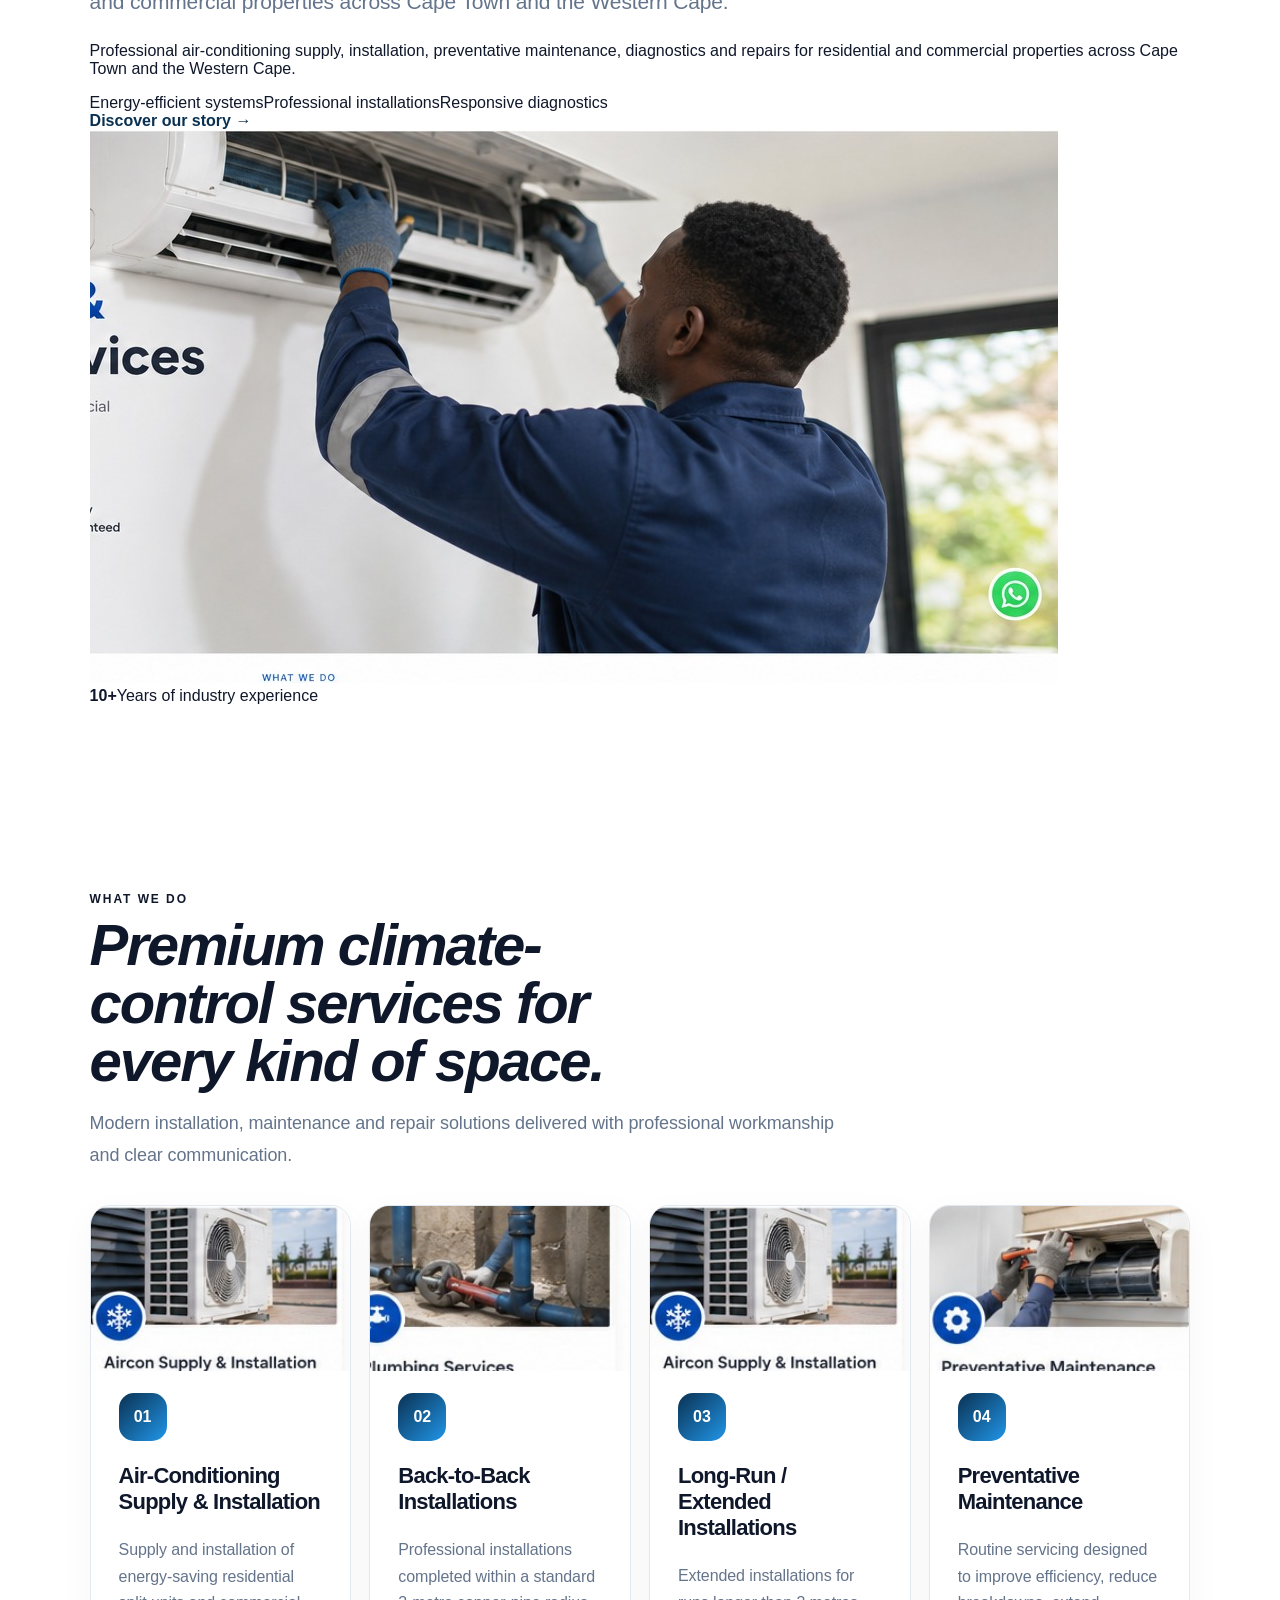
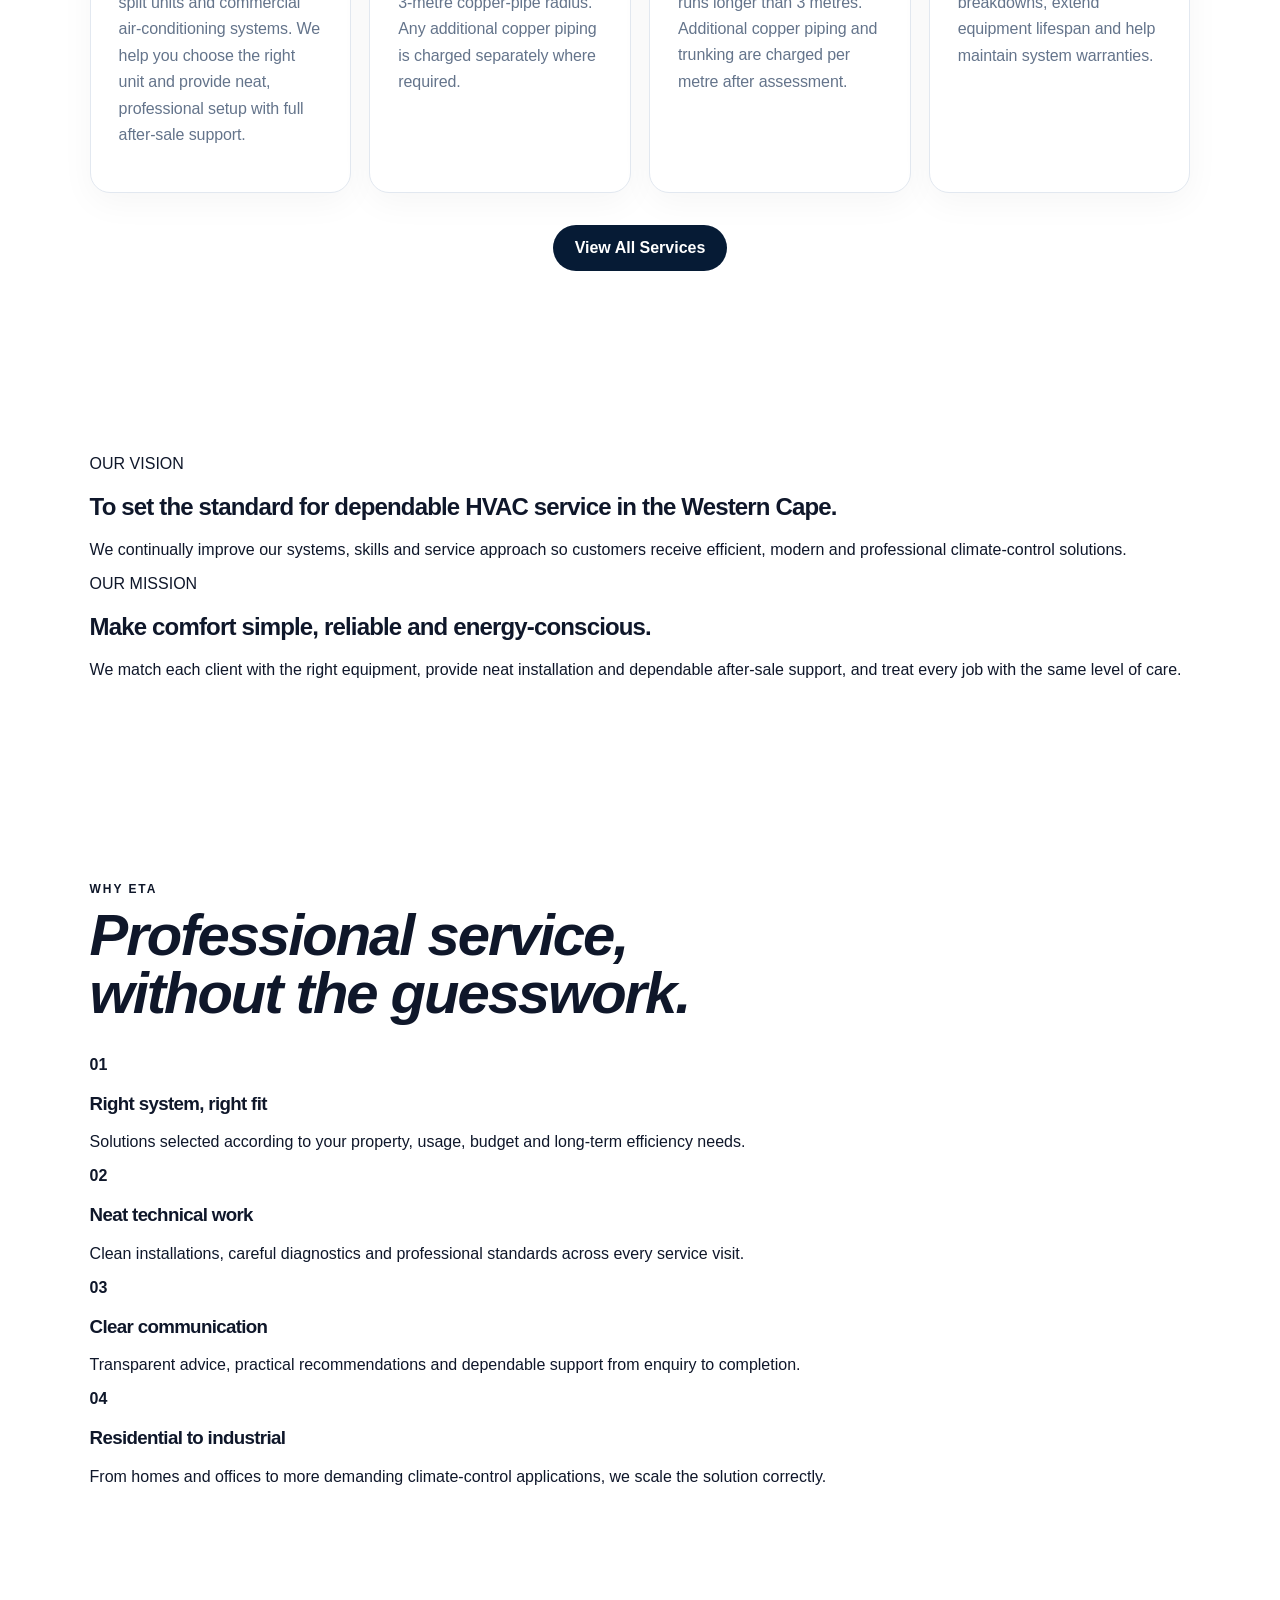
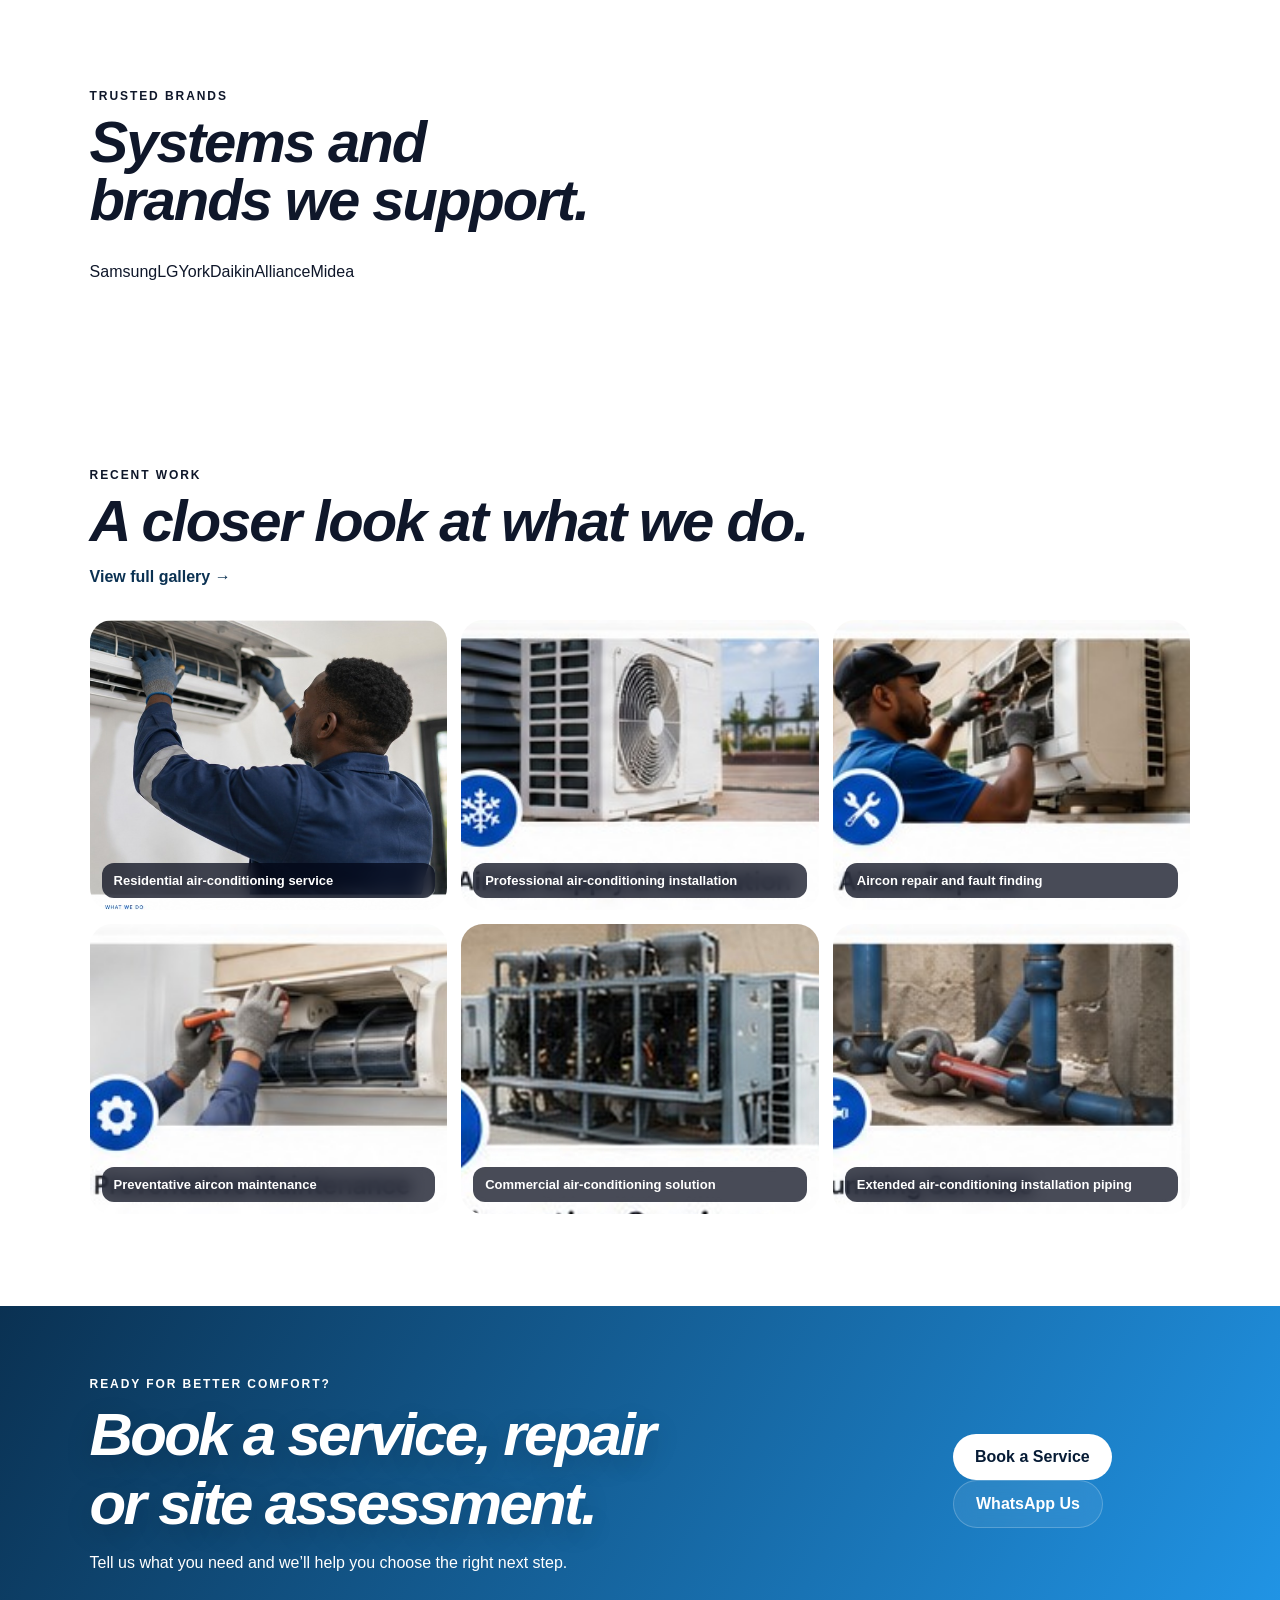
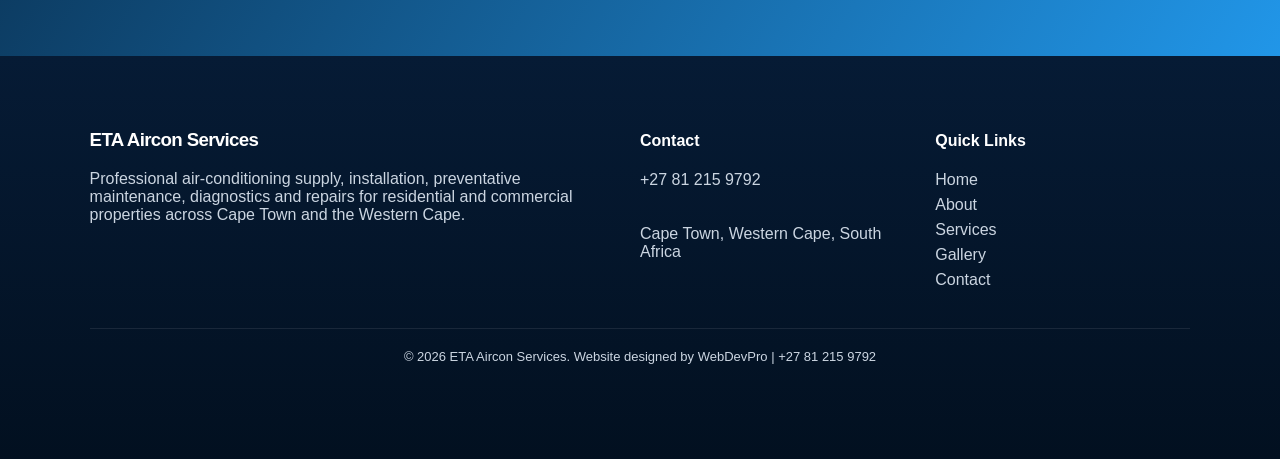
==== commit f4392500: "Redesign homepage with premium HVAC layout" ====
--- a/index.html
+++ b/index.html
@@ -1 +1 @@
-<!doctype html><html lang="en"><head><meta charset="UTF-8"><meta name="viewport" content="width=device-width,initial-scale=1"><meta name="theme-color" content="#0a3152"><link rel="manifest" href="/manifest.webmanifest"><link rel="icon" href="/icons/icon-192.png"><link rel="apple-touch-icon" href="/icons/icon-192.png"><meta name="apple-mobile-web-app-capable" content="yes"><meta name="apple-mobile-web-app-status-bar-style" content="black-translucent"><link rel="stylesheet" href="/assets/style.css"><script src="/site-config.js"></script><title>ETA Aircon Services | Home</title></head><body data-page="home"><div id="siteHeader"></div><main><section id="top" class="hero"><div class="heroContent"><span class="eyebrow js-slogan"></span><h1 id="heroTitle"></h1><p class="heroTyping" id="heroType"></p><p class="heroDesc js-description"></p><div class="actions"><a class="btn primary waQuote" target="_blank">Request a Quote</a><a class="btn glass" href="/services.html">Explore Services</a></div></div><div class="dots"></div></section><section class="stats reveal"></section><section class="section split reveal"><div><span class="kicker">ABOUT ETA AIRCON SERVICES</span><h2 class="js-about-heading"></h2><p class="lead js-about-intro"></p><p class="js-description"></p><a class="textLink" href="/about.html">Read our story →</a></div><img src="/images/hero-1.jpg" alt="ETA Aircon professional service"></section><section class="section alt reveal"><div class="sectionHead"><span>WHAT WE DO</span><h2>Professional Air-Conditioning Services</h2><p>Supply, installation, preventative maintenance, diagnostics and repairs for residential and commercial properties across Cape Town and the Western Cape.</p></div><div class="grid" id="servicesPreview"></div><div class="center"><a class="btn dark" href="/services.html">View All Services</a></div></section><section class="section reveal"><div class="sectionHead"><span>WHY CHOOSE US</span><h2>Reliable Comfort. Professional Results.</h2><p>We focus on convenience, comfort and consistently high standards of workmanship. Our management team ensures every project meets expectations for quality, performance and customer satisfaction.</p></div><div class="grid"><article class="card"><h3>Quality & Affordable</h3><p>Top-quality air-conditioning solutions designed around your needs and budget.</p></article><article class="card"><h3>Energy Efficient</h3><p>Modern systems selected to improve comfort while helping reduce unnecessary energy use.</p></article><article class="card"><h3>Professional Team</h3><p>Skilled technicians, neat installations, transparent pricing and dependable after-sale support.</p></article></div></section><section class="section alt reveal"><div class="sectionHead"><span>OUR VISION</span><h2>Continually Improving HVAC Service</h2><p>To remain a market leader in the HVAC industry by improving our services, training our staff and adopting the latest technology and systems. No job is too small or too big.</p></div></section><section class="section reveal"><div class="sectionHead"><span>TRUSTED BRANDS</span><h2>Our Partners & Supported Brands</h2><p>Samsung • LG • York • Daikin • Alliance • Midea and other leading air-conditioning manufacturers.</p></div></section><section class="section reveal"><div class="sectionHead"><span>RECENT WORK</span><h2>Project Gallery</h2></div><div class="gallery" id="galleryPreview"></div></section><section class="cta reveal"><div><span>READY TO GET COMFORTABLE?</span><h2>Get a quote or book an assessment.</h2></div><a class="btn light" href="/contact.html">Contact Us</a></section></main><div id="siteFooter"></div><script src="/assets/app.js"></script></body></html>
+<!doctype html><html lang="en"><head><meta charset="UTF-8"><meta name="viewport" content="width=device-width,initial-scale=1"><meta name="theme-color" content="#071c31"><link rel="manifest" href="/manifest.webmanifest"><link rel="icon" href="/icons/icon-192.png"><link rel="apple-touch-icon" href="/icons/icon-192.png"><meta name="apple-mobile-web-app-capable" content="yes"><meta name="apple-mobile-web-app-status-bar-style" content="black-translucent"><link rel="preconnect" href="https://fonts.googleapis.com"><link rel="preconnect" href="https://fonts.gstatic.com" crossorigin><link href="https://fonts.googleapis.com/css2?family=Manrope:wght@400;500;600;700;800&family=Sora:wght@500;600;700;800&display=swap" rel="stylesheet"><link rel="stylesheet" href="/assets/style.css"><script src="/site-config.js"></script><title>ETA Aircon Services | Cape Town HVAC Specialists</title></head><body data-page="home"><div id="siteHeader"></div><main><section id="top" class="hero heroPremium"><div class="heroNoise"></div><div class="heroContent premiumHeroContent"><span class="eyebrow js-slogan"></span><h1 id="heroTitle"></h1><p class="heroTyping" id="heroType"></p><p class="heroDesc js-description"></p><div class="actions"><a class="btn primary waQuote" target="_blank">Request a Quote</a><a class="btn glass" href="/services.html">Explore Services</a></div><div class="heroTrust"><span>Established 2016</span><span>Residential & Commercial</span><span>Western Cape Coverage</span></div></div><div class="heroPanel reveal"><span class="panelLabel">HVAC CARE</span><strong>Comfort engineered around your space.</strong><p>From new installations to diagnostics and preventative maintenance, ETA Aircon keeps homes and businesses performing at their best.</p><a href="/contact.html">Book an assessment →</a></div><div class="dots"></div></section><section class="floatingStats stats reveal"></section><section class="section introShowcase reveal"><div class="introCopy"><span class="kicker">ABOUT ETA AIRCON SERVICES</span><h2 class="js-about-heading"></h2><p class="lead js-about-intro"></p><p class="js-description"></p><div class="miniPoints"><span>Energy-efficient systems</span><span>Professional installations</span><span>Responsive diagnostics</span></div><a class="textLink" href="/about.html">Discover our story →</a></div><div class="introVisual"><img src="/images/hero-1.jpg" alt="ETA Aircon professional service"><div class="experienceBadge"><b>10+</b><span>Years of industry experience</span></div></div></section><section class="section servicesStage reveal"><div class="sectionHead wideHead"><span>WHAT WE DO</span><h2>Premium climate-control services for every kind of space.</h2><p>Modern installation, maintenance and repair solutions delivered with professional workmanship and clear communication.</p></div><div class="grid premiumServices" id="servicesPreview"></div><div class="center"><a class="btn dark" href="/services.html">View All Services</a></div></section><section class="section visionMission reveal"><div class="vmCard darkVm"><span>OUR VISION</span><h2>To set the standard for dependable HVAC service in the Western Cape.</h2><p>We continually improve our systems, skills and service approach so customers receive efficient, modern and professional climate-control solutions.</p></div><div class="vmCard lightVm"><span>OUR MISSION</span><h2>Make comfort simple, reliable and energy-conscious.</h2><p>We match each client with the right equipment, provide neat installation and dependable after-sale support, and treat every job with the same level of care.</p></div></section><section class="section whyPremium reveal"><div class="sectionHead"><span>WHY ETA</span><h2>Professional service, without the guesswork.</h2></div><div class="whyGrid"><article><b>01</b><h3>Right system, right fit</h3><p>Solutions selected according to your property, usage, budget and long-term efficiency needs.</p></article><article><b>02</b><h3>Neat technical work</h3><p>Clean installations, careful diagnostics and professional standards across every service visit.</p></article><article><b>03</b><h3>Clear communication</h3><p>Transparent advice, practical recommendations and dependable support from enquiry to completion.</p></article><article><b>04</b><h3>Residential to industrial</h3><p>From homes and offices to more demanding climate-control applications, we scale the solution correctly.</p></article></div></section><section class="section brandStrip reveal"><div class="sectionHead compactHead"><span>TRUSTED BRANDS</span><h2>Systems and brands we support.</h2></div><div class="brandPills"><span>Samsung</span><span>LG</span><span>York</span><span>Daikin</span><span>Alliance</span><span>Midea</span></div></section><section class="section reveal"><div class="sectionHead galleryHead"><span>RECENT WORK</span><h2>A closer look at what we do.</h2><a class="textLink" href="/gallery.html">View full gallery →</a></div><div class="gallery premiumGallery" id="galleryPreview"></div></section><section class="cta premiumCta reveal"><div><span>READY FOR BETTER COMFORT?</span><h2>Book a service, repair or site assessment.</h2><p>Tell us what you need and we’ll help you choose the right next step.</p></div><div class="ctaActions"><a class="btn light" href="/contact.html">Book a Service</a><a class="btn glass waQuote" target="_blank">WhatsApp Us</a></div></section></main><div id="siteFooter"></div><script src="/assets/app.js"></script></body></html>
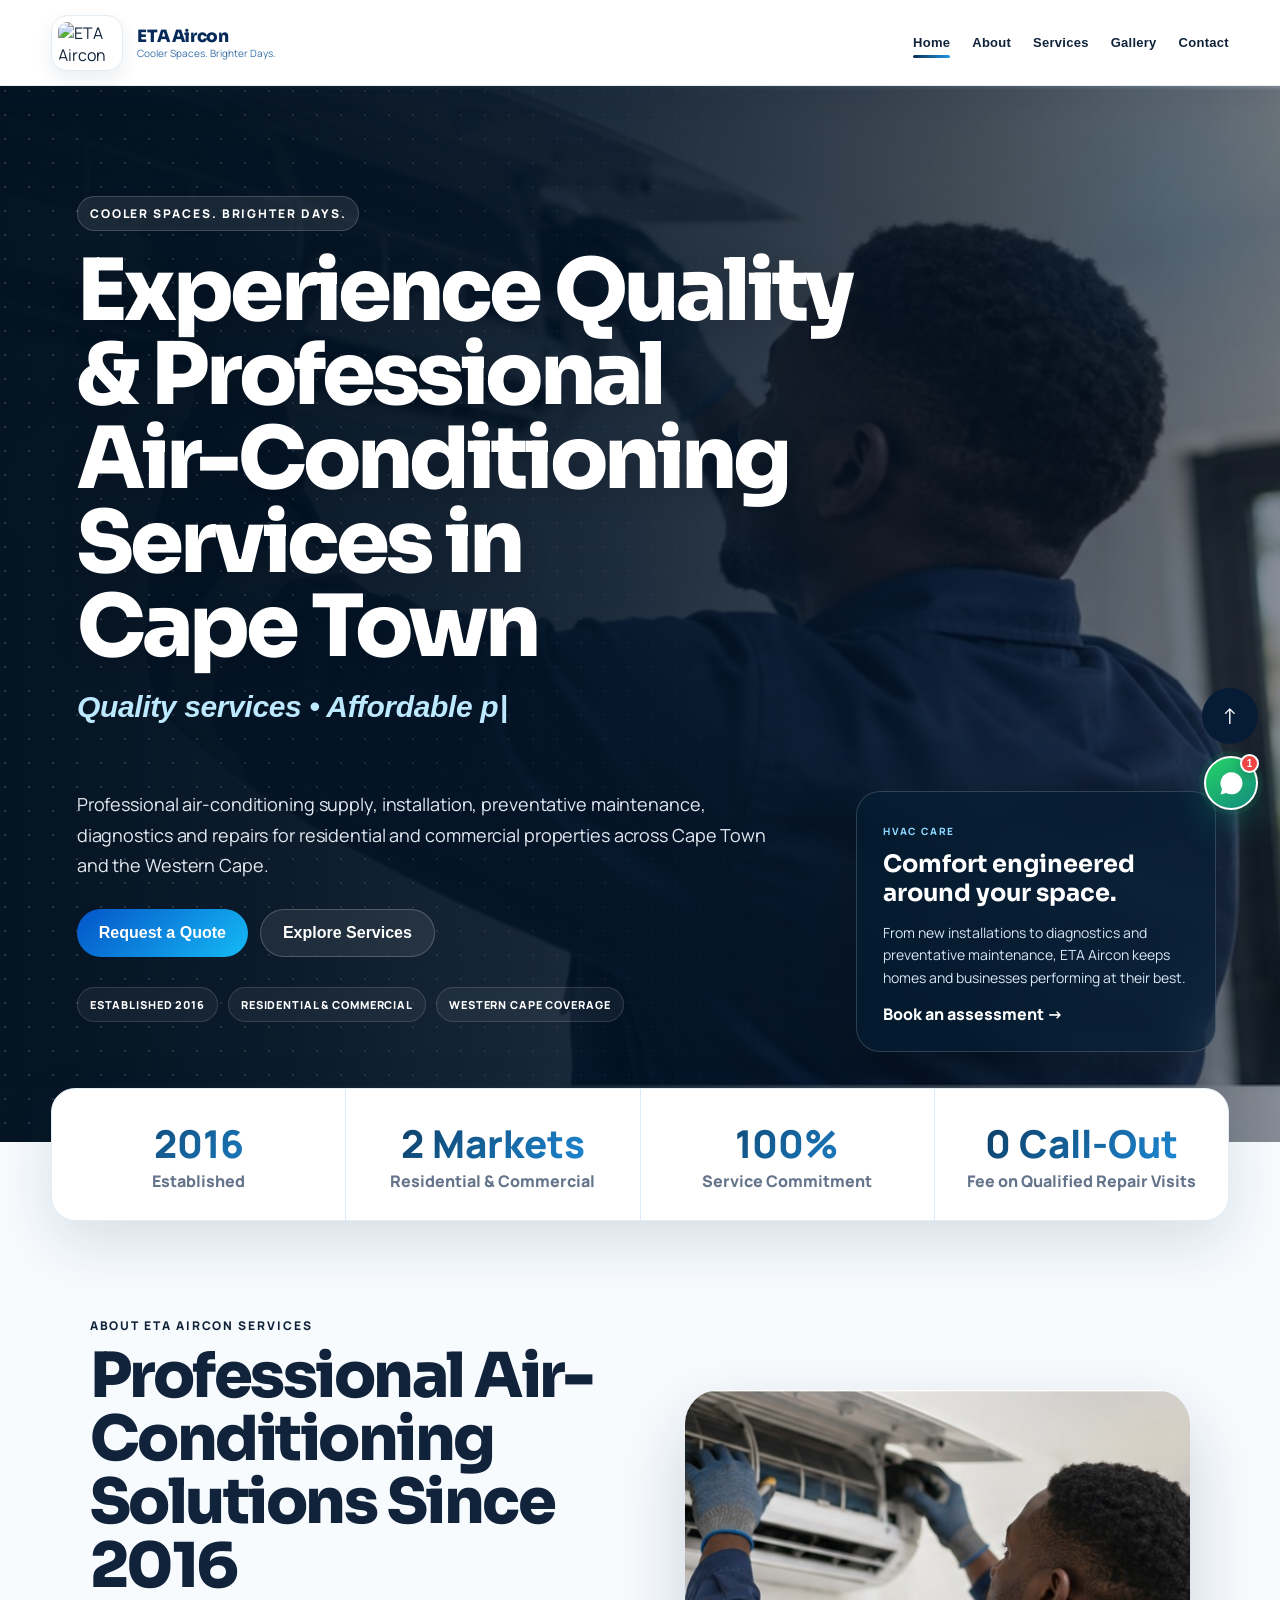
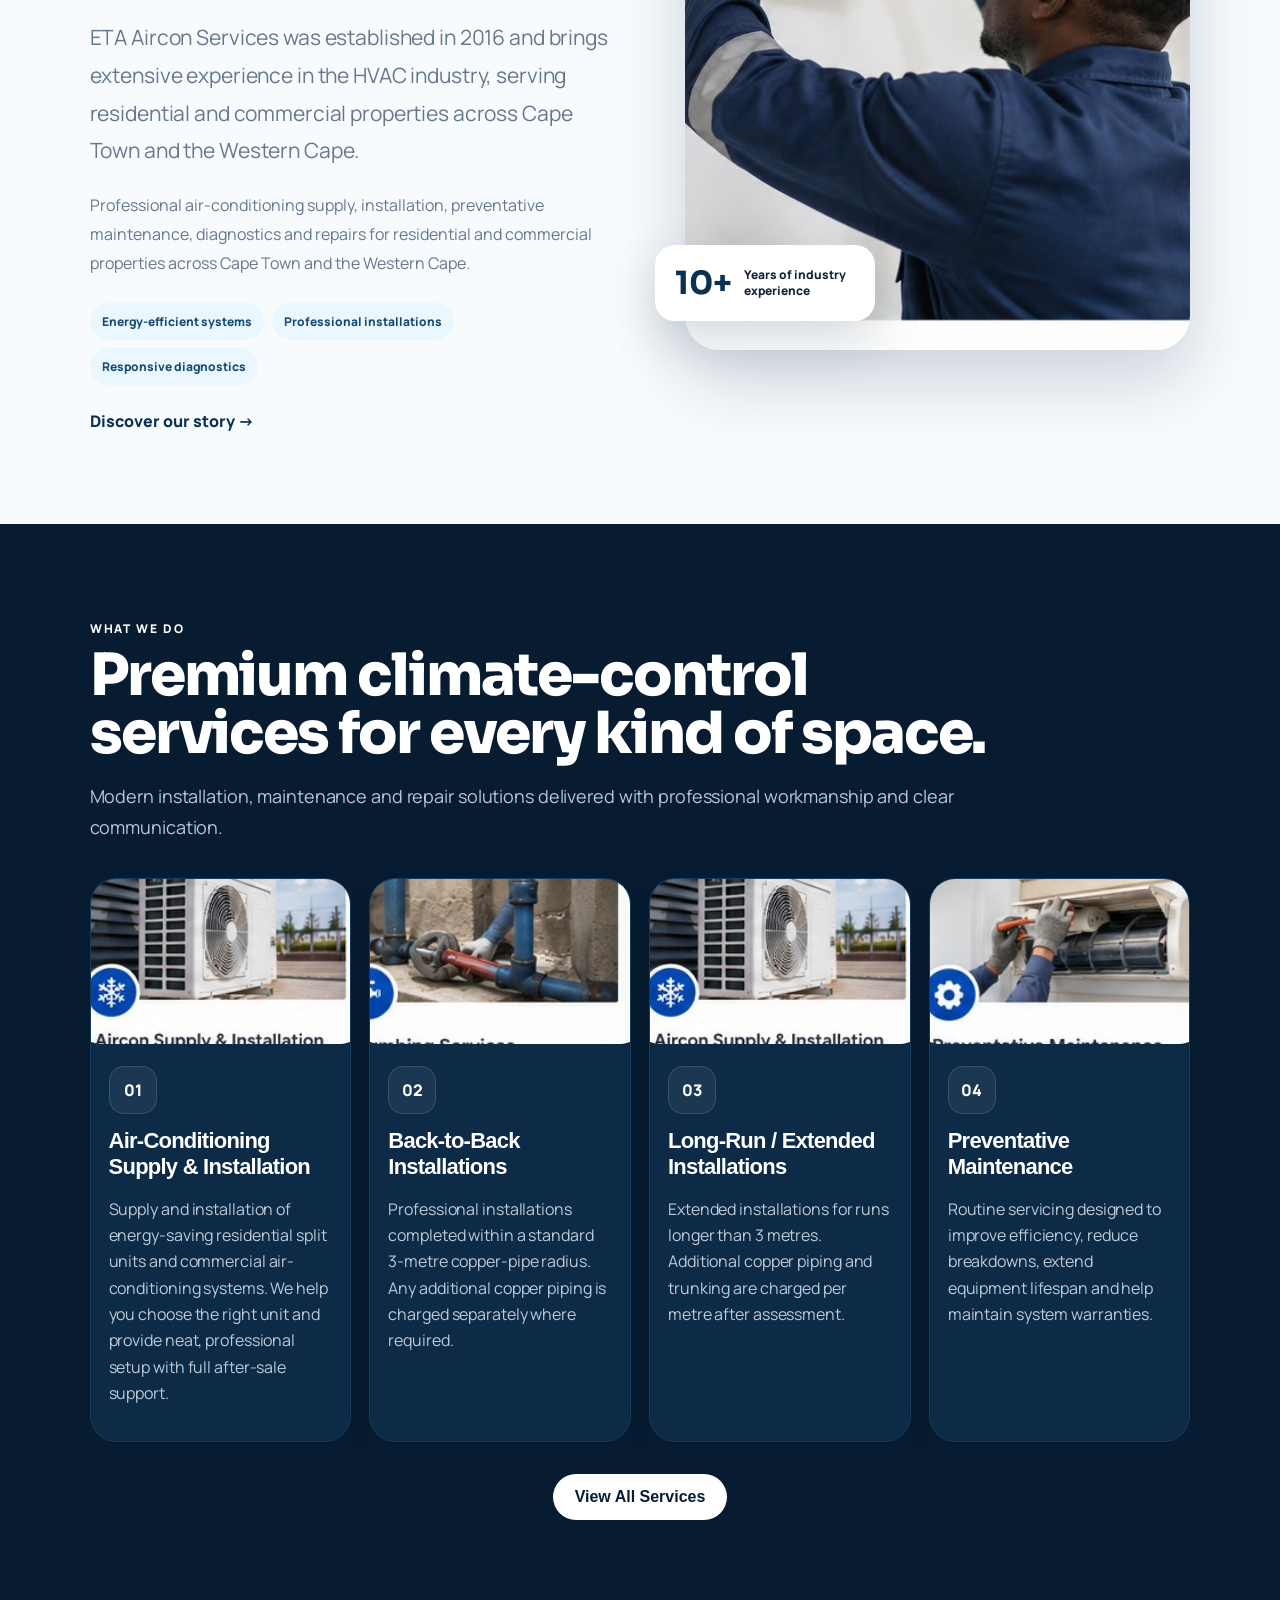
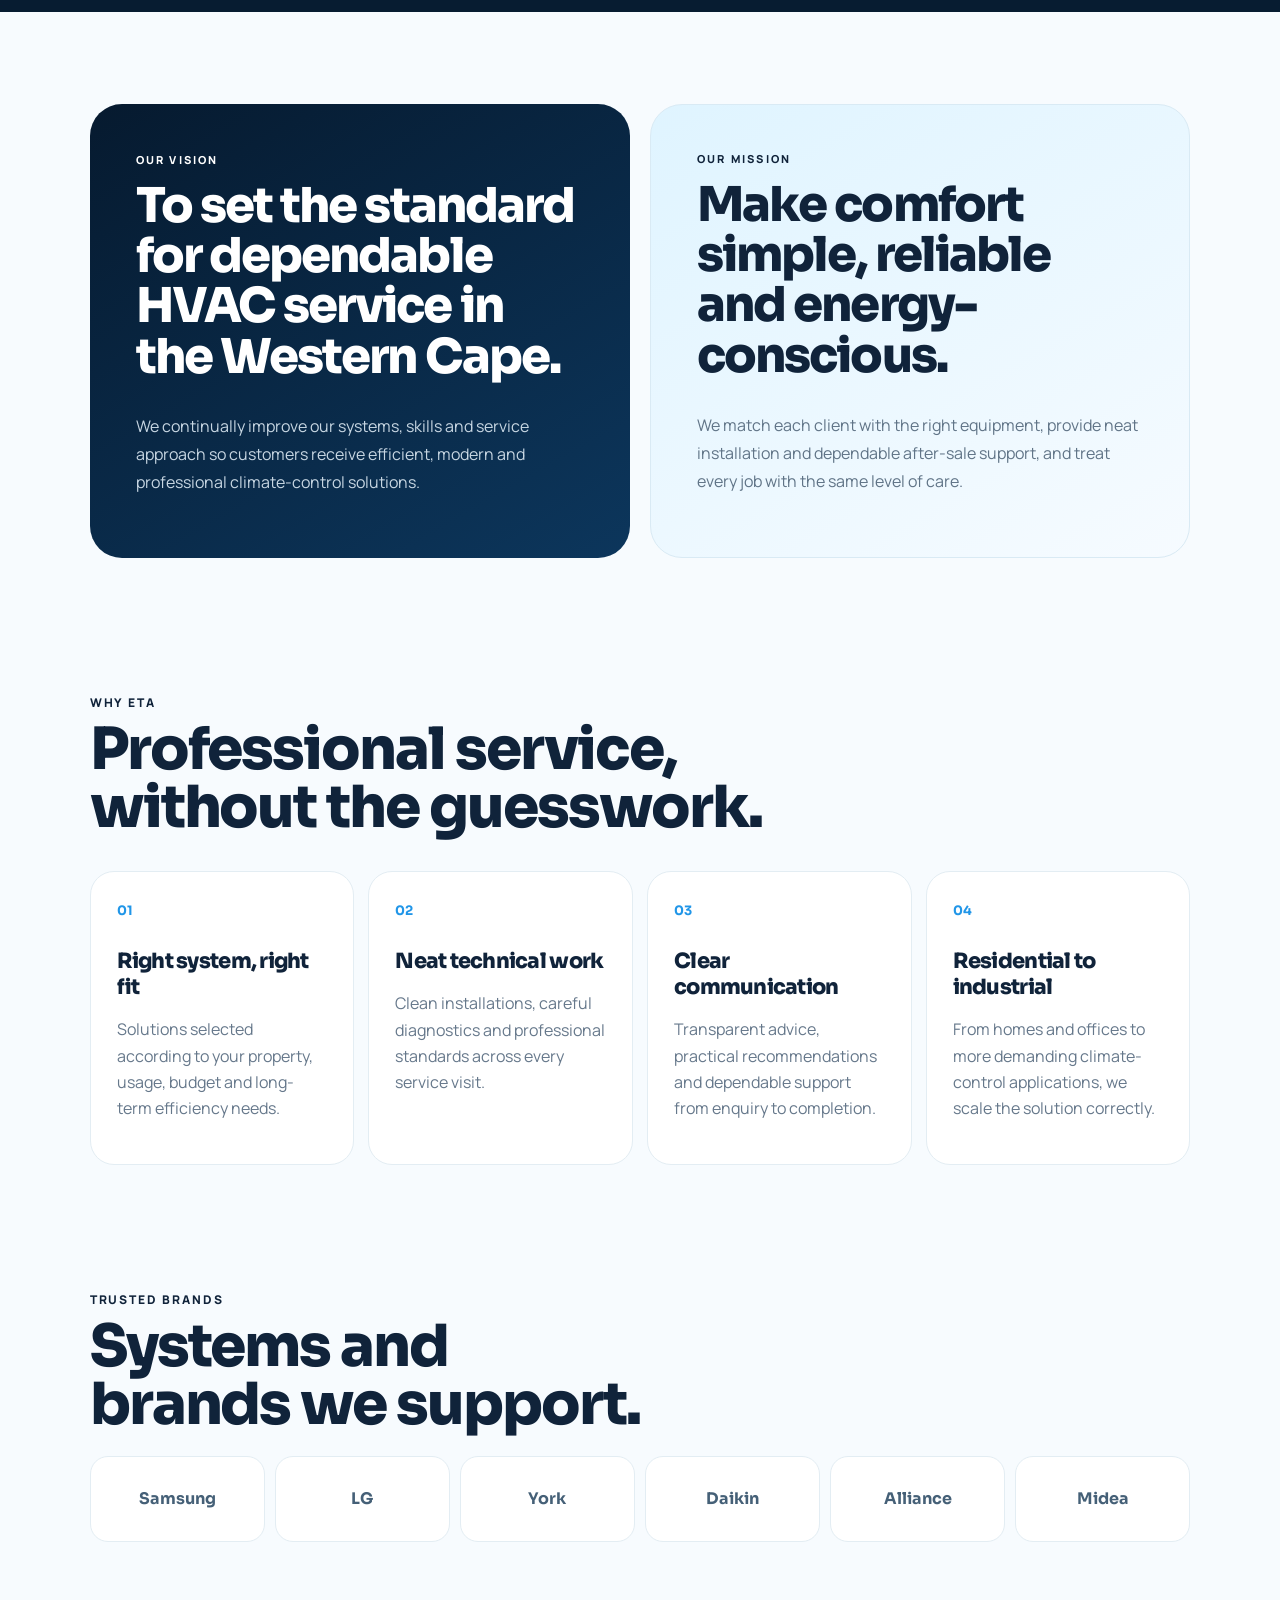
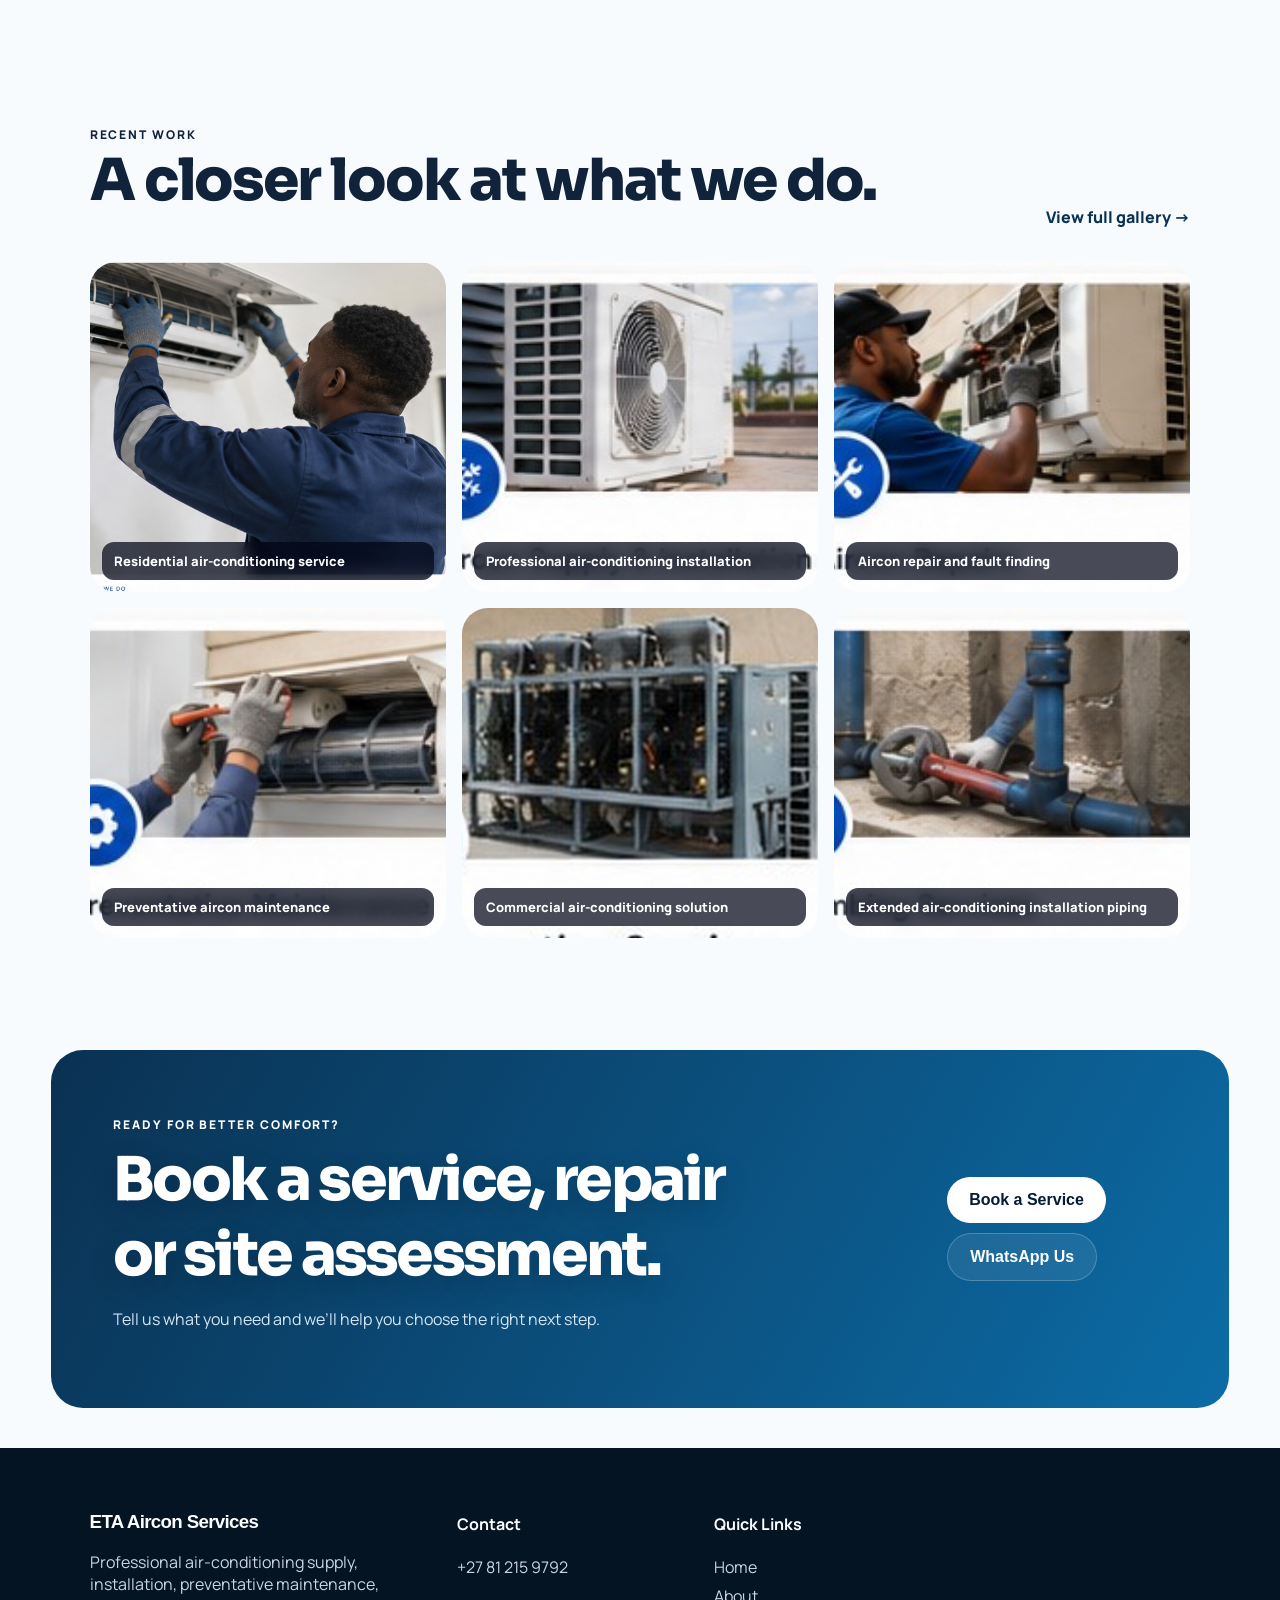
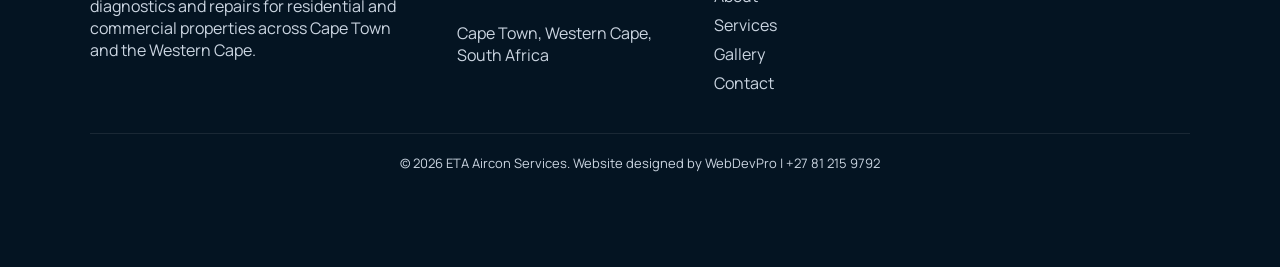
==== commit afe1a4e6: "Load redesign stylesheet" ====
--- a/index.html
+++ b/index.html
@@ -1 +1 @@
-<!doctype html><html lang="en"><head><meta charset="UTF-8"><meta name="viewport" content="width=device-width,initial-scale=1"><meta name="theme-color" content="#071c31"><link rel="manifest" href="/manifest.webmanifest"><link rel="icon" href="/icons/icon-192.png"><link rel="apple-touch-icon" href="/icons/icon-192.png"><meta name="apple-mobile-web-app-capable" content="yes"><meta name="apple-mobile-web-app-status-bar-style" content="black-translucent"><link rel="preconnect" href="https://fonts.googleapis.com"><link rel="preconnect" href="https://fonts.gstatic.com" crossorigin><link href="https://fonts.googleapis.com/css2?family=Manrope:wght@400;500;600;700;800&family=Sora:wght@500;600;700;800&display=swap" rel="stylesheet"><link rel="stylesheet" href="/assets/style.css"><script src="/site-config.js"></script><title>ETA Aircon Services | Cape Town HVAC Specialists</title></head><body data-page="home"><div id="siteHeader"></div><main><section id="top" class="hero heroPremium"><div class="heroNoise"></div><div class="heroContent premiumHeroContent"><span class="eyebrow js-slogan"></span><h1 id="heroTitle"></h1><p class="heroTyping" id="heroType"></p><p class="heroDesc js-description"></p><div class="actions"><a class="btn primary waQuote" target="_blank">Request a Quote</a><a class="btn glass" href="/services.html">Explore Services</a></div><div class="heroTrust"><span>Established 2016</span><span>Residential & Commercial</span><span>Western Cape Coverage</span></div></div><div class="heroPanel reveal"><span class="panelLabel">HVAC CARE</span><strong>Comfort engineered around your space.</strong><p>From new installations to diagnostics and preventative maintenance, ETA Aircon keeps homes and businesses performing at their best.</p><a href="/contact.html">Book an assessment →</a></div><div class="dots"></div></section><section class="floatingStats stats reveal"></section><section class="section introShowcase reveal"><div class="introCopy"><span class="kicker">ABOUT ETA AIRCON SERVICES</span><h2 class="js-about-heading"></h2><p class="lead js-about-intro"></p><p class="js-description"></p><div class="miniPoints"><span>Energy-efficient systems</span><span>Professional installations</span><span>Responsive diagnostics</span></div><a class="textLink" href="/about.html">Discover our story →</a></div><div class="introVisual"><img src="/images/hero-1.jpg" alt="ETA Aircon professional service"><div class="experienceBadge"><b>10+</b><span>Years of industry experience</span></div></div></section><section class="section servicesStage reveal"><div class="sectionHead wideHead"><span>WHAT WE DO</span><h2>Premium climate-control services for every kind of space.</h2><p>Modern installation, maintenance and repair solutions delivered with professional workmanship and clear communication.</p></div><div class="grid premiumServices" id="servicesPreview"></div><div class="center"><a class="btn dark" href="/services.html">View All Services</a></div></section><section class="section visionMission reveal"><div class="vmCard darkVm"><span>OUR VISION</span><h2>To set the standard for dependable HVAC service in the Western Cape.</h2><p>We continually improve our systems, skills and service approach so customers receive efficient, modern and professional climate-control solutions.</p></div><div class="vmCard lightVm"><span>OUR MISSION</span><h2>Make comfort simple, reliable and energy-conscious.</h2><p>We match each client with the right equipment, provide neat installation and dependable after-sale support, and treat every job with the same level of care.</p></div></section><section class="section whyPremium reveal"><div class="sectionHead"><span>WHY ETA</span><h2>Professional service, without the guesswork.</h2></div><div class="whyGrid"><article><b>01</b><h3>Right system, right fit</h3><p>Solutions selected according to your property, usage, budget and long-term efficiency needs.</p></article><article><b>02</b><h3>Neat technical work</h3><p>Clean installations, careful diagnostics and professional standards across every service visit.</p></article><article><b>03</b><h3>Clear communication</h3><p>Transparent advice, practical recommendations and dependable support from enquiry to completion.</p></article><article><b>04</b><h3>Residential to industrial</h3><p>From homes and offices to more demanding climate-control applications, we scale the solution correctly.</p></article></div></section><section class="section brandStrip reveal"><div class="sectionHead compactHead"><span>TRUSTED BRANDS</span><h2>Systems and brands we support.</h2></div><div class="brandPills"><span>Samsung</span><span>LG</span><span>York</span><span>Daikin</span><span>Alliance</span><span>Midea</span></div></section><section class="section reveal"><div class="sectionHead galleryHead"><span>RECENT WORK</span><h2>A closer look at what we do.</h2><a class="textLink" href="/gallery.html">View full gallery →</a></div><div class="gallery premiumGallery" id="galleryPreview"></div></section><section class="cta premiumCta reveal"><div><span>READY FOR BETTER COMFORT?</span><h2>Book a service, repair or site assessment.</h2><p>Tell us what you need and we’ll help you choose the right next step.</p></div><div class="ctaActions"><a class="btn light" href="/contact.html">Book a Service</a><a class="btn glass waQuote" target="_blank">WhatsApp Us</a></div></section></main><div id="siteFooter"></div><script src="/assets/app.js"></script></body></html>
+<!doctype html><html lang="en"><head><meta charset="UTF-8"><meta name="viewport" content="width=device-width,initial-scale=1"><meta name="theme-color" content="#071c31"><link rel="manifest" href="/manifest.webmanifest"><link rel="icon" href="/icons/icon-192.png"><link rel="apple-touch-icon" href="/icons/icon-192.png"><meta name="apple-mobile-web-app-capable" content="yes"><meta name="apple-mobile-web-app-status-bar-style" content="black-translucent"><link rel="preconnect" href="https://fonts.googleapis.com"><link rel="preconnect" href="https://fonts.gstatic.com" crossorigin><link href="https://fonts.googleapis.com/css2?family=Manrope:wght@400;500;600;700;800&family=Sora:wght@500;600;700;800&display=swap" rel="stylesheet"><link rel="stylesheet" href="/assets/style.css"><link rel="stylesheet" href="/assets/redesign.css"><script src="/site-config.js"></script><title>ETA Aircon Services | Cape Town HVAC Specialists</title></head><body data-page="home"><div id="siteHeader"></div><main><section id="top" class="hero heroPremium"><div class="heroNoise"></div><div class="heroContent premiumHeroContent"><span class="eyebrow js-slogan"></span><h1 id="heroTitle"></h1><p class="heroTyping" id="heroType"></p><p class="heroDesc js-description"></p><div class="actions"><a class="btn primary waQuote" target="_blank">Request a Quote</a><a class="btn glass" href="/services.html">Explore Services</a></div><div class="heroTrust"><span>Established 2016</span><span>Residential & Commercial</span><span>Western Cape Coverage</span></div></div><div class="heroPanel reveal"><span class="panelLabel">HVAC CARE</span><strong>Comfort engineered around your space.</strong><p>From new installations to diagnostics and preventative maintenance, ETA Aircon keeps homes and businesses performing at their best.</p><a href="/contact.html">Book an assessment →</a></div><div class="dots"></div></section><section class="floatingStats stats reveal"></section><section class="section introShowcase reveal"><div class="introCopy"><span class="kicker">ABOUT ETA AIRCON SERVICES</span><h2 class="js-about-heading"></h2><p class="lead js-about-intro"></p><p class="js-description"></p><div class="miniPoints"><span>Energy-efficient systems</span><span>Professional installations</span><span>Responsive diagnostics</span></div><a class="textLink" href="/about.html">Discover our story →</a></div><div class="introVisual"><img src="/images/hero-1.jpg" alt="ETA Aircon professional service"><div class="experienceBadge"><b>10+</b><span>Years of industry experience</span></div></div></section><section class="section servicesStage reveal"><div class="sectionHead wideHead"><span>WHAT WE DO</span><h2>Premium climate-control services for every kind of space.</h2><p>Modern installation, maintenance and repair solutions delivered with professional workmanship and clear communication.</p></div><div class="grid premiumServices" id="servicesPreview"></div><div class="center"><a class="btn dark" href="/services.html">View All Services</a></div></section><section class="section visionMission reveal"><div class="vmCard darkVm"><span>OUR VISION</span><h2>To set the standard for dependable HVAC service in the Western Cape.</h2><p>We continually improve our systems, skills and service approach so customers receive efficient, modern and professional climate-control solutions.</p></div><div class="vmCard lightVm"><span>OUR MISSION</span><h2>Make comfort simple, reliable and energy-conscious.</h2><p>We match each client with the right equipment, provide neat installation and dependable after-sale support, and treat every job with the same level of care.</p></div></section><section class="section whyPremium reveal"><div class="sectionHead"><span>WHY ETA</span><h2>Professional service, without the guesswork.</h2></div><div class="whyGrid"><article><b>01</b><h3>Right system, right fit</h3><p>Solutions selected according to your property, usage, budget and long-term efficiency needs.</p></article><article><b>02</b><h3>Neat technical work</h3><p>Clean installations, careful diagnostics and professional standards across every service visit.</p></article><article><b>03</b><h3>Clear communication</h3><p>Transparent advice, practical recommendations and dependable support from enquiry to completion.</p></article><article><b>04</b><h3>Residential to industrial</h3><p>From homes and offices to more demanding climate-control applications, we scale the solution correctly.</p></article></div></section><section class="section brandStrip reveal"><div class="sectionHead compactHead"><span>TRUSTED BRANDS</span><h2>Systems and brands we support.</h2></div><div class="brandPills"><span>Samsung</span><span>LG</span><span>York</span><span>Daikin</span><span>Alliance</span><span>Midea</span></div></section><section class="section reveal"><div class="sectionHead galleryHead"><span>RECENT WORK</span><h2>A closer look at what we do.</h2><a class="textLink" href="/gallery.html">View full gallery →</a></div><div class="gallery premiumGallery" id="galleryPreview"></div></section><section class="cta premiumCta reveal"><div><span>READY FOR BETTER COMFORT?</span><h2>Book a service, repair or site assessment.</h2><p>Tell us what you need and we’ll help you choose the right next step.</p></div><div class="ctaActions"><a class="btn light" href="/contact.html">Book a Service</a><a class="btn glass waQuote" target="_blank">WhatsApp Us</a></div></section></main><div id="siteFooter"></div><script src="/assets/app.js"></script></body></html>
--- a/assets/redesign.css
+++ b/assets/redesign.css
@@ -0,0 +1,10 @@
+/* ETA AIRCON — MODERN REDESIGN */
+:root{--navy:#071c31;--navy2:#0b2a49;--ice:#eaf7ff;--line:#d9e7f1;--text:#10233a;--muted2:#66788b;--radius:28px}
+body{font-family:Manrope,Inter,Arial,sans-serif;color:var(--text);background:#f7fbfe}.header{height:86px;padding:0 max(4vw,20px);background:rgba(255,255,255,.94);border-bottom:1px solid #e6eef4;box-shadow:0 10px 30px rgba(8,31,54,.07)}.brand{gap:14px}.brand img{width:72px;height:56px;object-fit:contain;background:#fff;border:1px solid #e3edf3;border-radius:16px;padding:6px;box-shadow:0 8px 18px rgba(9,43,73,.08)}.brand strong,.hero h1,.sectionHead h2,.introCopy h2,.vmCard h2,.cta h2{font-family:Sora,Manrope,sans-serif}.brand strong{font-size:17px;letter-spacing:-.02em}.brand small{max-width:160px;line-height:1.3}.desktopNav{gap:22px;align-items:center}.desktopNav a{font-size:13px;letter-spacing:.02em}.headerExtras{display:flex;align-items:center;gap:10px}.headerSocials{display:flex;gap:7px}.socialIcon{width:34px;height:34px;border-radius:50%;border:1px solid #d9e7ef;display:grid;place-items:center;color:var(--navy);background:#fff;transition:.25s}.socialIcon:hover{transform:translateY(-2px);background:var(--navy);color:white}.socialIcon svg{width:15px;height:15px;fill:currentColor}.bookBtn{padding:11px 16px;border-radius:999px;background:linear-gradient(135deg,var(--primary),var(--secondary));color:#fff;font-weight:800;font-size:13px;box-shadow:0 8px 22px rgba(33,150,232,.24)}
+.heroPremium{min-height:88vh;padding:110px max(6vw,24px) 120px;background-position:center;isolation:isolate}.heroPremium:after{content:"";position:absolute;inset:0;background:linear-gradient(90deg,rgba(3,19,34,.94) 0%,rgba(3,23,42,.73) 48%,rgba(3,23,42,.28) 100%);z-index:0}.heroNoise{position:absolute;inset:0;z-index:1;opacity:.15;background-image:radial-gradient(circle at 20% 20%,#fff 0 1px,transparent 1px);background-size:24px 24px;mask-image:linear-gradient(to right,#000,transparent 70%)}.premiumHeroContent{max-width:820px;z-index:3}.hero h1{font-size:clamp(44px,6.7vw,88px);line-height:.98;letter-spacing:-.045em}.heroTyping{font-weight:700;color:#bde9ff}.heroDesc{max-width:700px}.heroTrust{display:flex;flex-wrap:wrap;gap:10px;margin-top:30px}.heroTrust span{font-size:11px;font-weight:800;letter-spacing:.08em;text-transform:uppercase;padding:9px 12px;border:1px solid #ffffff22;background:#ffffff0d;border-radius:999px}.heroPanel{position:absolute;right:max(5vw,30px);bottom:90px;width:min(360px,32vw);padding:26px;border:1px solid #ffffff2a;background:rgba(5,30,51,.58);backdrop-filter:blur(16px);border-radius:24px;z-index:3;box-shadow:0 25px 70px #0004}.heroPanel .panelLabel{font-size:10px;letter-spacing:.18em;color:#8dd7ff;font-weight:900}.heroPanel strong{display:block;font-family:Sora,sans-serif;font-size:24px;line-height:1.2;margin:10px 0}.heroPanel p{font-size:14px;line-height:1.6;color:#d6e7f4}.heroPanel a{font-weight:800;color:#fff}.dots{left:max(6vw,24px);bottom:34px}.floatingStats{width:min(1180px,92%);margin:-54px auto 0;position:relative;z-index:5;border-radius:24px;overflow:hidden;box-shadow:0 22px 60px rgba(9,41,68,.13);border:1px solid #e2edf4}.floatingStats .stat{padding:28px 12px}.floatingStats .counterNum{font-size:clamp(28px,3vw,42px)}
+.introShowcase{display:grid;grid-template-columns:1.02fr .98fr;gap:70px;align-items:center}.introCopy h2{font-size:clamp(36px,5vw,62px);line-height:1.02;letter-spacing:-.04em;margin:10px 0 20px}.introCopy>p{color:var(--muted2);line-height:1.8}.miniPoints{display:flex;flex-wrap:wrap;gap:8px;margin:25px 0}.miniPoints span{padding:10px 12px;border-radius:999px;background:#eaf7ff;color:#174b70;font-size:12px;font-weight:800}.introVisual{position:relative}.introVisual img{width:100%;height:560px;object-fit:cover;border-radius:34px;box-shadow:0 30px 70px rgba(7,28,49,.18)}.experienceBadge{position:absolute;left:-30px;bottom:34px;background:#fff;border-radius:20px;padding:18px 20px;box-shadow:0 18px 50px rgba(7,28,49,.16);display:flex;align-items:center;gap:12px;max-width:220px}.experienceBadge b{font-family:Sora,sans-serif;font-size:32px;color:var(--primary)}.experienceBadge span{font-size:12px;font-weight:800;line-height:1.35}.servicesStage{background:var(--navy);color:#fff}.servicesStage .sectionHead p{color:#b7c7d6}.wideHead{max-width:900px}.premiumServices .card{background:#0d2a47;color:#fff;border-color:#163b5c;padding:18px;border-radius:26px}.premiumServices .card:before{display:none}.premiumServices .card img{width:100%;height:190px;object-fit:cover;border-radius:19px;margin-bottom:18px}.premiumServices .card h3{margin:14px 0 8px}.premiumServices .card p{color:#bdcad7}.premiumServices .cardIcon{background:#ffffff10;border:1px solid #ffffff22}.servicesStage .btn.dark{background:#fff;color:var(--navy)}
+.visionMission{display:grid;grid-template-columns:1fr 1fr;gap:20px}.vmCard{border-radius:32px;padding:46px;min-height:420px;display:flex;flex-direction:column;justify-content:flex-end}.vmCard span{font-size:11px;font-weight:900;letter-spacing:.2em}.vmCard h2{font-size:clamp(30px,4vw,48px);line-height:1.05;letter-spacing:-.04em;margin:14px 0}.vmCard p{line-height:1.75}.darkVm{background:linear-gradient(150deg,#061a2f,#0c365c);color:#fff}.darkVm p{color:#c7d6e2}.lightVm{background:linear-gradient(150deg,#dff4ff,#f6fbff);border:1px solid #d9eaf4}.lightVm p{color:#607487}.whyPremium{padding-top:40px}.whyGrid{display:grid;grid-template-columns:repeat(4,1fr);gap:14px}.whyGrid article{background:#fff;border:1px solid #e3edf3;border-radius:24px;padding:26px;min-height:250px;transition:.3s}.whyGrid article:hover{transform:translateY(-8px);box-shadow:0 20px 50px rgba(8,35,59,.1)}.whyGrid b{font-family:Sora,sans-serif;font-size:13px;color:var(--secondary)}.whyGrid h3{font-family:Sora,sans-serif;font-size:21px;margin:28px 0 10px}.whyGrid p{color:var(--muted2);line-height:1.65}.brandStrip{padding-top:30px}.compactHead{margin-bottom:22px}.brandPills{display:grid;grid-template-columns:repeat(6,1fr);gap:10px}.brandPills span{display:grid;place-items:center;min-height:86px;background:#fff;border:1px solid #e3edf3;border-radius:18px;font-family:Sora,sans-serif;font-weight:700;color:#456077}.galleryHead{max-width:none;display:grid;grid-template-columns:1fr auto;align-items:end}.galleryHead span,.galleryHead h2{grid-column:1}.galleryHead a{grid-column:2;grid-row:1/3}.premiumGallery{gap:16px}.premiumGallery .galleryItem{border-radius:26px}.premiumGallery .galleryItem img{height:330px}.premiumCta{margin:20px max(4vw,20px) 40px;border-radius:32px;background:linear-gradient(120deg,#0a3152,#0c6ca6);padding:62px}.premiumCta p{color:#d3e7f4}.ctaActions{display:flex;gap:10px;flex-wrap:wrap}
+footer{background:#041422;padding-top:44px}.footerBrand{display:flex;align-items:flex-start;gap:16px}.footerLogo{width:86px;height:72px;object-fit:contain;background:#fff;border-radius:16px;padding:8px}.footerSocials{display:flex;gap:8px;margin-top:16px}.footerSocials .socialIcon{background:#ffffff0d;border-color:#ffffff1c;color:#fff}.footerGrid{grid-template-columns:1.5fr 1fr 1fr 1fr}
+@media(max-width:1180px){.headerSocials{display:none}.heroPanel{display:none}.desktopNav{gap:16px}.introShowcase{gap:40px}.whyGrid{grid-template-columns:1fr 1fr}.brandPills{grid-template-columns:repeat(3,1fr)}}
+@media(max-width:950px){.headerExtras .bookBtn{display:none}.heroPremium{min-height:82vh}.introShowcase,.visionMission{grid-template-columns:1fr}.introVisual img{height:420px}.experienceBadge{left:16px}.whyGrid{grid-template-columns:1fr 1fr}.footerGrid{grid-template-columns:1fr 1fr}.galleryHead{display:block}.galleryHead a{display:inline-block;margin-top:10px}}
+@media(max-width:700px){.header{height:72px;padding:0 14px}.brand img{width:58px;height:46px;border-radius:12px}.brand strong{font-size:14px}.brand small{display:none}.heroPremium{min-height:84vh;padding:84px 20px 110px}.hero h1{font-size:clamp(38px,12vw,62px)}.heroTrust{gap:6px}.heroTrust span{font-size:9px}.floatingStats{margin:-34px auto 0;border-radius:18px}.introShowcase{padding-top:76px}.introVisual img{height:330px;border-radius:24px}.experienceBadge{bottom:16px;left:12px}.visionMission{gap:12px}.vmCard{padding:30px;min-height:340px;border-radius:24px}.whyGrid{grid-template-columns:1fr}.brandPills{grid-template-columns:1fr 1fr}.brandPills span{min-height:70px}.premiumServices .card img{height:210px}.premiumCta{margin:10px 12px 90px;padding:38px 24px;border-radius:24px}.premiumCta .btn{width:100%}.footerGrid{grid-template-columns:1fr}.footerBrand{align-items:center}}
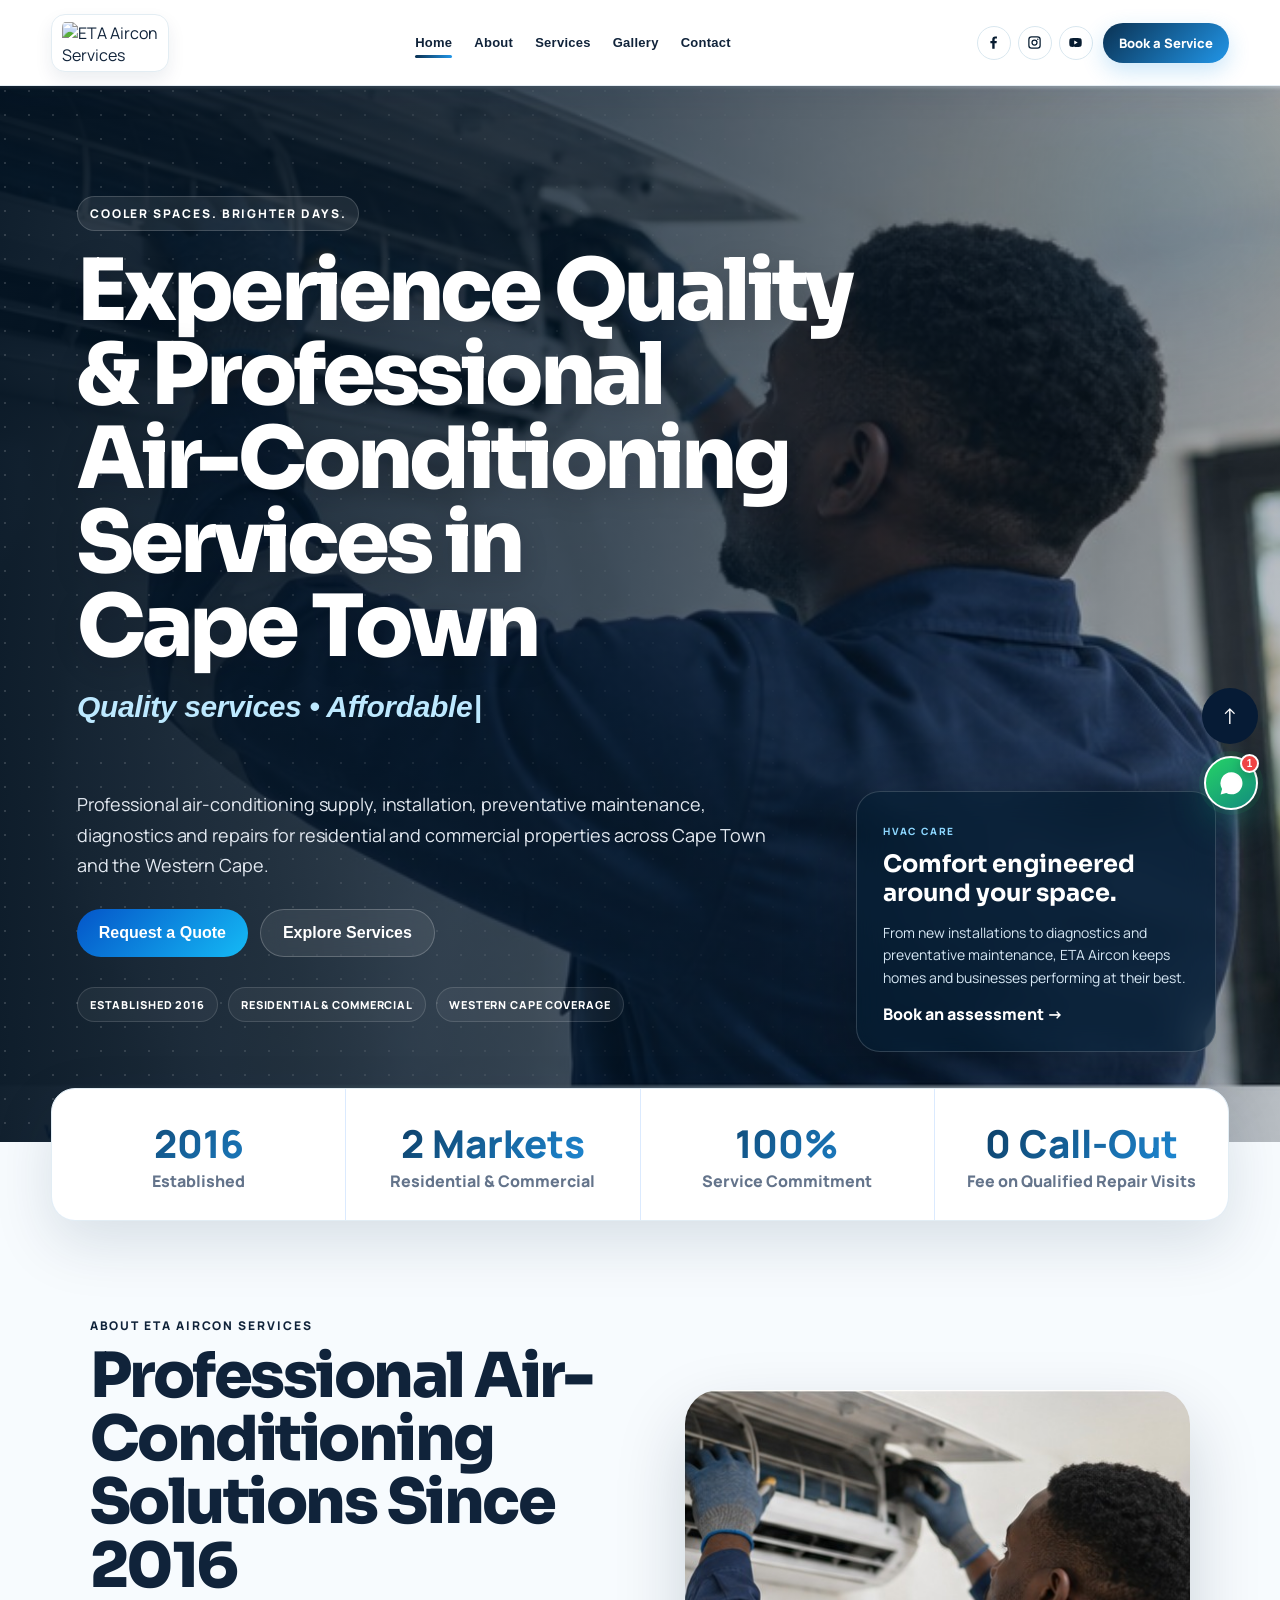
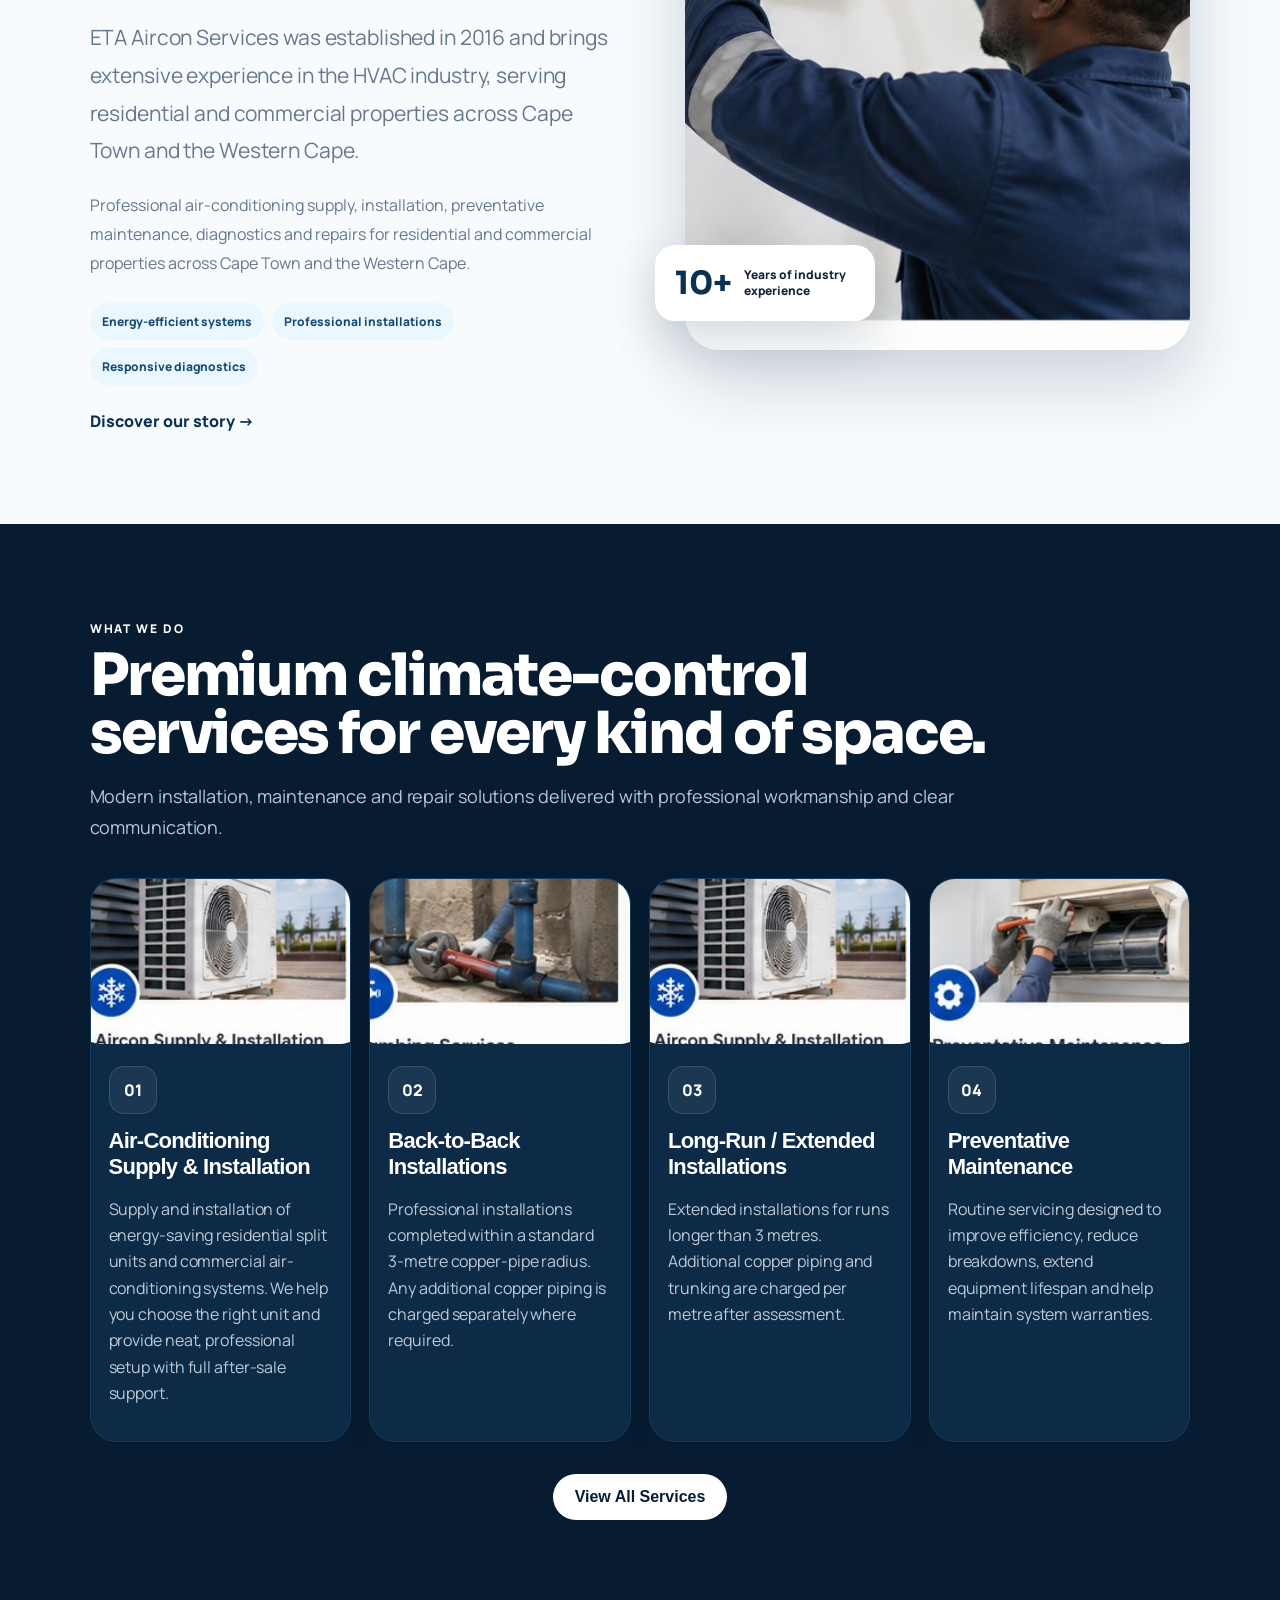
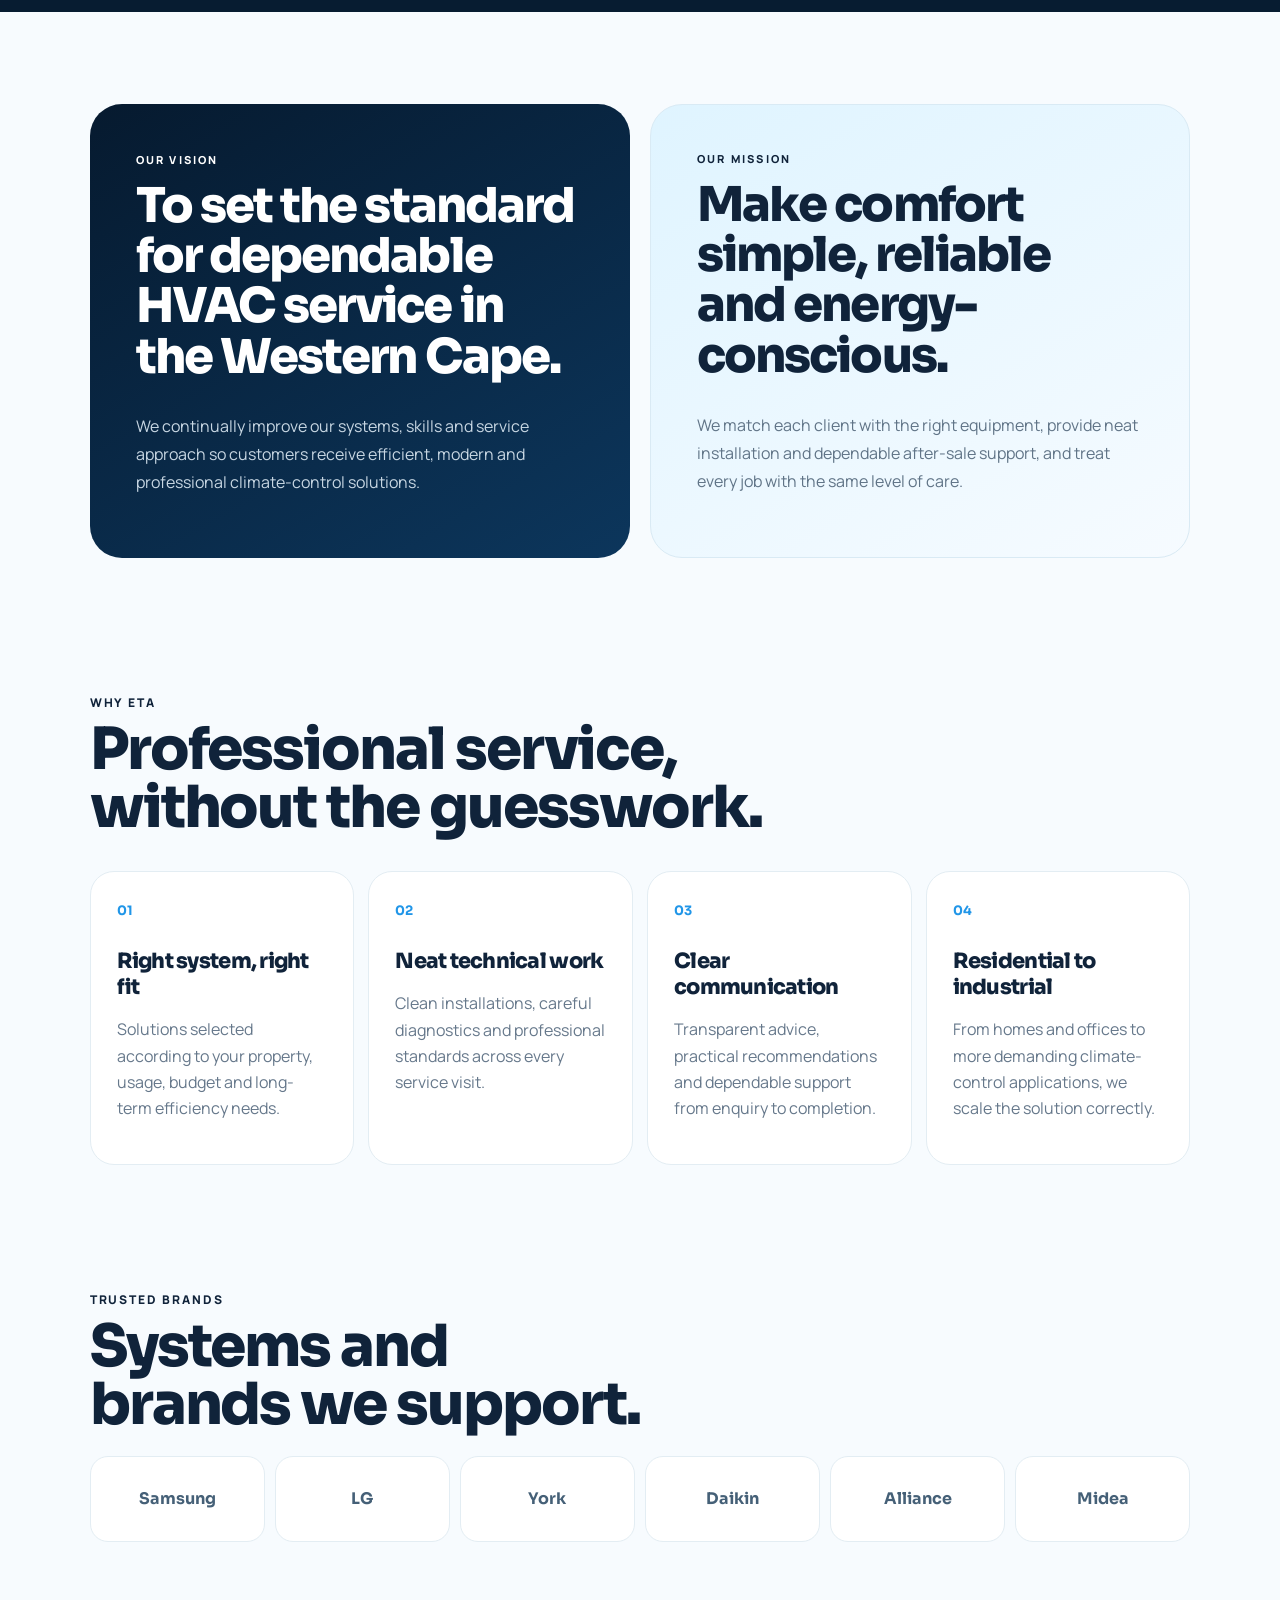
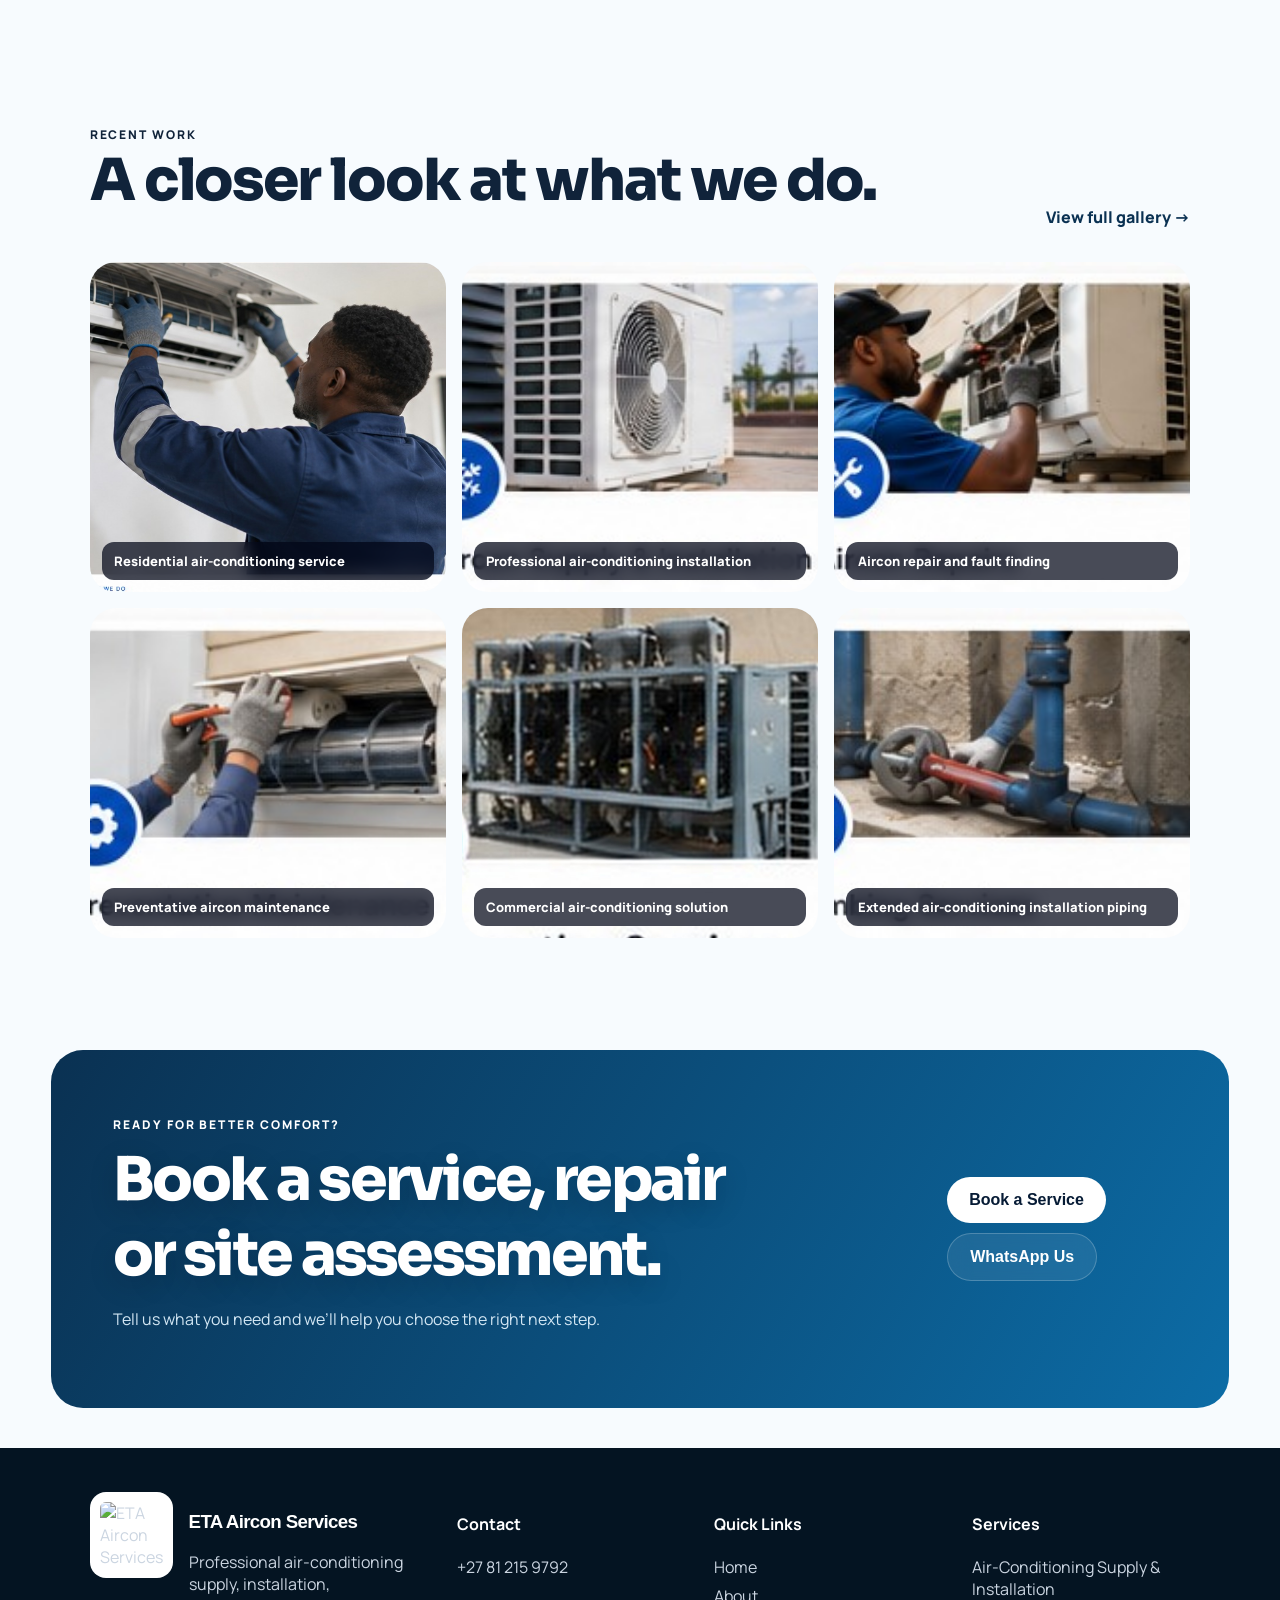
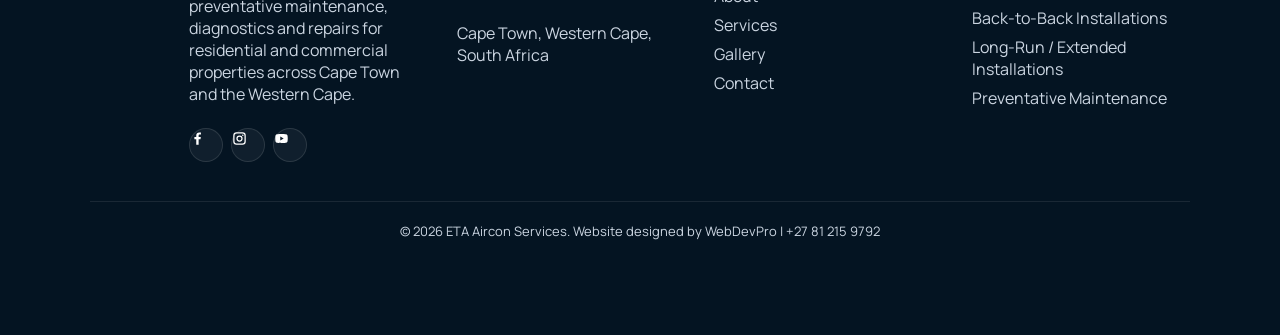
==== commit 94a21034: "Update ETA favicon and identity assets on home page" ====
--- a/index.html
+++ b/index.html
@@ -1 +1 @@
-<!doctype html><html lang="en"><head><meta charset="UTF-8"><meta name="viewport" content="width=device-width,initial-scale=1"><meta name="theme-color" content="#071c31"><link rel="manifest" href="/manifest.webmanifest"><link rel="icon" href="/icons/icon-192.png"><link rel="apple-touch-icon" href="/icons/icon-192.png"><meta name="apple-mobile-web-app-capable" content="yes"><meta name="apple-mobile-web-app-status-bar-style" content="black-translucent"><link rel="preconnect" href="https://fonts.googleapis.com"><link rel="preconnect" href="https://fonts.gstatic.com" crossorigin><link href="https://fonts.googleapis.com/css2?family=Manrope:wght@400;500;600;700;800&family=Sora:wght@500;600;700;800&display=swap" rel="stylesheet"><link rel="stylesheet" href="/assets/style.css"><link rel="stylesheet" href="/assets/redesign.css"><script src="/site-config.js"></script><title>ETA Aircon Services | Cape Town HVAC Specialists</title></head><body data-page="home"><div id="siteHeader"></div><main><section id="top" class="hero heroPremium"><div class="heroNoise"></div><div class="heroContent premiumHeroContent"><span class="eyebrow js-slogan"></span><h1 id="heroTitle"></h1><p class="heroTyping" id="heroType"></p><p class="heroDesc js-description"></p><div class="actions"><a class="btn primary waQuote" target="_blank">Request a Quote</a><a class="btn glass" href="/services.html">Explore Services</a></div><div class="heroTrust"><span>Established 2016</span><span>Residential & Commercial</span><span>Western Cape Coverage</span></div></div><div class="heroPanel reveal"><span class="panelLabel">HVAC CARE</span><strong>Comfort engineered around your space.</strong><p>From new installations to diagnostics and preventative maintenance, ETA Aircon keeps homes and businesses performing at their best.</p><a href="/contact.html">Book an assessment →</a></div><div class="dots"></div></section><section class="floatingStats stats reveal"></section><section class="section introShowcase reveal"><div class="introCopy"><span class="kicker">ABOUT ETA AIRCON SERVICES</span><h2 class="js-about-heading"></h2><p class="lead js-about-intro"></p><p class="js-description"></p><div class="miniPoints"><span>Energy-efficient systems</span><span>Professional installations</span><span>Responsive diagnostics</span></div><a class="textLink" href="/about.html">Discover our story →</a></div><div class="introVisual"><img src="/images/hero-1.jpg" alt="ETA Aircon professional service"><div class="experienceBadge"><b>10+</b><span>Years of industry experience</span></div></div></section><section class="section servicesStage reveal"><div class="sectionHead wideHead"><span>WHAT WE DO</span><h2>Premium climate-control services for every kind of space.</h2><p>Modern installation, maintenance and repair solutions delivered with professional workmanship and clear communication.</p></div><div class="grid premiumServices" id="servicesPreview"></div><div class="center"><a class="btn dark" href="/services.html">View All Services</a></div></section><section class="section visionMission reveal"><div class="vmCard darkVm"><span>OUR VISION</span><h2>To set the standard for dependable HVAC service in the Western Cape.</h2><p>We continually improve our systems, skills and service approach so customers receive efficient, modern and professional climate-control solutions.</p></div><div class="vmCard lightVm"><span>OUR MISSION</span><h2>Make comfort simple, reliable and energy-conscious.</h2><p>We match each client with the right equipment, provide neat installation and dependable after-sale support, and treat every job with the same level of care.</p></div></section><section class="section whyPremium reveal"><div class="sectionHead"><span>WHY ETA</span><h2>Professional service, without the guesswork.</h2></div><div class="whyGrid"><article><b>01</b><h3>Right system, right fit</h3><p>Solutions selected according to your property, usage, budget and long-term efficiency needs.</p></article><article><b>02</b><h3>Neat technical work</h3><p>Clean installations, careful diagnostics and professional standards across every service visit.</p></article><article><b>03</b><h3>Clear communication</h3><p>Transparent advice, practical recommendations and dependable support from enquiry to completion.</p></article><article><b>04</b><h3>Residential to industrial</h3><p>From homes and offices to more demanding climate-control applications, we scale the solution correctly.</p></article></div></section><section class="section brandStrip reveal"><div class="sectionHead compactHead"><span>TRUSTED BRANDS</span><h2>Systems and brands we support.</h2></div><div class="brandPills"><span>Samsung</span><span>LG</span><span>York</span><span>Daikin</span><span>Alliance</span><span>Midea</span></div></section><section class="section reveal"><div class="sectionHead galleryHead"><span>RECENT WORK</span><h2>A closer look at what we do.</h2><a class="textLink" href="/gallery.html">View full gallery →</a></div><div class="gallery premiumGallery" id="galleryPreview"></div></section><section class="cta premiumCta reveal"><div><span>READY FOR BETTER COMFORT?</span><h2>Book a service, repair or site assessment.</h2><p>Tell us what you need and we’ll help you choose the right next step.</p></div><div class="ctaActions"><a class="btn light" href="/contact.html">Book a Service</a><a class="btn glass waQuote" target="_blank">WhatsApp Us</a></div></section></main><div id="siteFooter"></div><script src="/assets/app.js"></script></body></html>
+<!doctype html><html lang="en"><head><meta charset="UTF-8"><meta name="viewport" content="width=device-width,initial-scale=1"><meta name="theme-color" content="#071c31"><meta name="application-name" content="ETA Aircon Services"><meta name="apple-mobile-web-app-title" content="ETA Aircon"><meta name="description" content="ETA Aircon Services — professional air-conditioning supply, installation, maintenance, diagnostics and repairs across Cape Town and the Western Cape."><link rel="manifest" href="/manifest.webmanifest?v=eta-20260907-2"><link rel="icon" type="image/png" href="/images/logo.png?v=eta-20260907-2"><link rel="shortcut icon" type="image/png" href="/images/logo.png?v=eta-20260907-2"><link rel="apple-touch-icon" href="/images/logo.png?v=eta-20260907-2"><meta name="apple-mobile-web-app-capable" content="yes"><meta name="apple-mobile-web-app-status-bar-style" content="black-translucent"><link rel="preconnect" href="https://fonts.googleapis.com"><link rel="preconnect" href="https://fonts.gstatic.com" crossorigin><link href="https://fonts.googleapis.com/css2?family=Manrope:wght@400;500;600;700;800&family=Sora:wght@500;600;700;800&display=swap" rel="stylesheet"><link rel="stylesheet" href="/assets/style.css"><link rel="stylesheet" href="/assets/redesign.css"><link rel="stylesheet" href="/assets/identity.css?v=eta-20260907-2"><script src="/site-config.js?v=eta-20260907-2"></script><title>ETA Aircon Services | Cape Town HVAC Specialists</title></head><body data-page="home"><div id="siteHeader"></div><main><section id="top" class="hero heroPremium"><div class="heroNoise"></div><div class="heroContent premiumHeroContent"><span class="eyebrow js-slogan"></span><h1 id="heroTitle"></h1><p class="heroTyping" id="heroType"></p><p class="heroDesc js-description"></p><div class="actions"><a class="btn primary waQuote" target="_blank">Request a Quote</a><a class="btn glass" href="/services.html">Explore Services</a></div><div class="heroTrust"><span>Established 2016</span><span>Residential & Commercial</span><span>Western Cape Coverage</span></div></div><div class="heroPanel reveal"><span class="panelLabel">HVAC CARE</span><strong>Comfort engineered around your space.</strong><p>From new installations to diagnostics and preventative maintenance, ETA Aircon keeps homes and businesses performing at their best.</p><a href="/contact.html">Book an assessment →</a></div><div class="dots"></div></section><section class="floatingStats stats reveal"></section><section class="section introShowcase reveal"><div class="introCopy"><span class="kicker">ABOUT ETA AIRCON SERVICES</span><h2 class="js-about-heading"></h2><p class="lead js-about-intro"></p><p class="js-description"></p><div class="miniPoints"><span>Energy-efficient systems</span><span>Professional installations</span><span>Responsive diagnostics</span></div><a class="textLink" href="/about.html">Discover our story →</a></div><div class="introVisual"><img src="/images/hero-1.jpg" alt="ETA Aircon professional service"><div class="experienceBadge"><b>10+</b><span>Years of industry experience</span></div></div></section><section class="section servicesStage reveal"><div class="sectionHead wideHead"><span>WHAT WE DO</span><h2>Premium climate-control services for every kind of space.</h2><p>Modern installation, maintenance and repair solutions delivered with professional workmanship and clear communication.</p></div><div class="grid premiumServices" id="servicesPreview"></div><div class="center"><a class="btn dark" href="/services.html">View All Services</a></div></section><section class="section visionMission reveal"><div class="vmCard darkVm"><span>OUR VISION</span><h2>To set the standard for dependable HVAC service in the Western Cape.</h2><p>We continually improve our systems, skills and service approach so customers receive efficient, modern and professional climate-control solutions.</p></div><div class="vmCard lightVm"><span>OUR MISSION</span><h2>Make comfort simple, reliable and energy-conscious.</h2><p>We match each client with the right equipment, provide neat installation and dependable after-sale support, and treat every job with the same level of care.</p></div></section><section class="section whyPremium reveal"><div class="sectionHead"><span>WHY ETA</span><h2>Professional service, without the guesswork.</h2></div><div class="whyGrid"><article><b>01</b><h3>Right system, right fit</h3><p>Solutions selected according to your property, usage, budget and long-term efficiency needs.</p></article><article><b>02</b><h3>Neat technical work</h3><p>Clean installations, careful diagnostics and professional standards across every service visit.</p></article><article><b>03</b><h3>Clear communication</h3><p>Transparent advice, practical recommendations and dependable support from enquiry to completion.</p></article><article><b>04</b><h3>Residential to industrial</h3><p>From homes and offices to more demanding climate-control applications, we scale the solution correctly.</p></article></div></section><section class="section brandStrip reveal"><div class="sectionHead compactHead"><span>TRUSTED BRANDS</span><h2>Systems and brands we support.</h2></div><div class="brandPills"><span>Samsung</span><span>LG</span><span>York</span><span>Daikin</span><span>Alliance</span><span>Midea</span></div></section><section class="section reveal"><div class="sectionHead galleryHead"><span>RECENT WORK</span><h2>A closer look at what we do.</h2><a class="textLink" href="/gallery.html">View full gallery →</a></div><div class="gallery premiumGallery" id="galleryPreview"></div></section><section class="cta premiumCta reveal"><div><span>READY FOR BETTER COMFORT?</span><h2>Book a service, repair or site assessment.</h2><p>Tell us what you need and we’ll help you choose the right next step.</p></div><div class="ctaActions"><a class="btn light" href="/contact.html">Book a Service</a><a class="btn glass waQuote" target="_blank">WhatsApp Us</a></div></section></main><div id="siteFooter"></div><script src="/assets/app.js?v=eta-20260907-2"></script></body></html>
--- a/assets/identity.css
+++ b/assets/identity.css
@@ -0,0 +1 @@
+.brand{min-width:max-content}.brand img{display:block!important;width:118px!important;height:58px!important;max-width:none!important;object-fit:contain!important;object-position:center!important;background:#fff!important;padding:7px 10px!important;border-radius:14px!important;opacity:1!important;visibility:visible!important}.footerLogo{display:block!important;width:150px!important;height:86px!important;max-width:none!important;object-fit:contain!important;object-position:center!important;background:#fff!important;padding:10px!important;opacity:1!important;visibility:visible!important}.brand span{display:none}@media(max-width:950px){.brand img{width:102px!important;height:52px!important}}@media(max-width:700px){.brand img{width:92px!important;height:46px!important;padding:5px 8px!important}.footerLogo{width:132px!important;height:76px!important}}
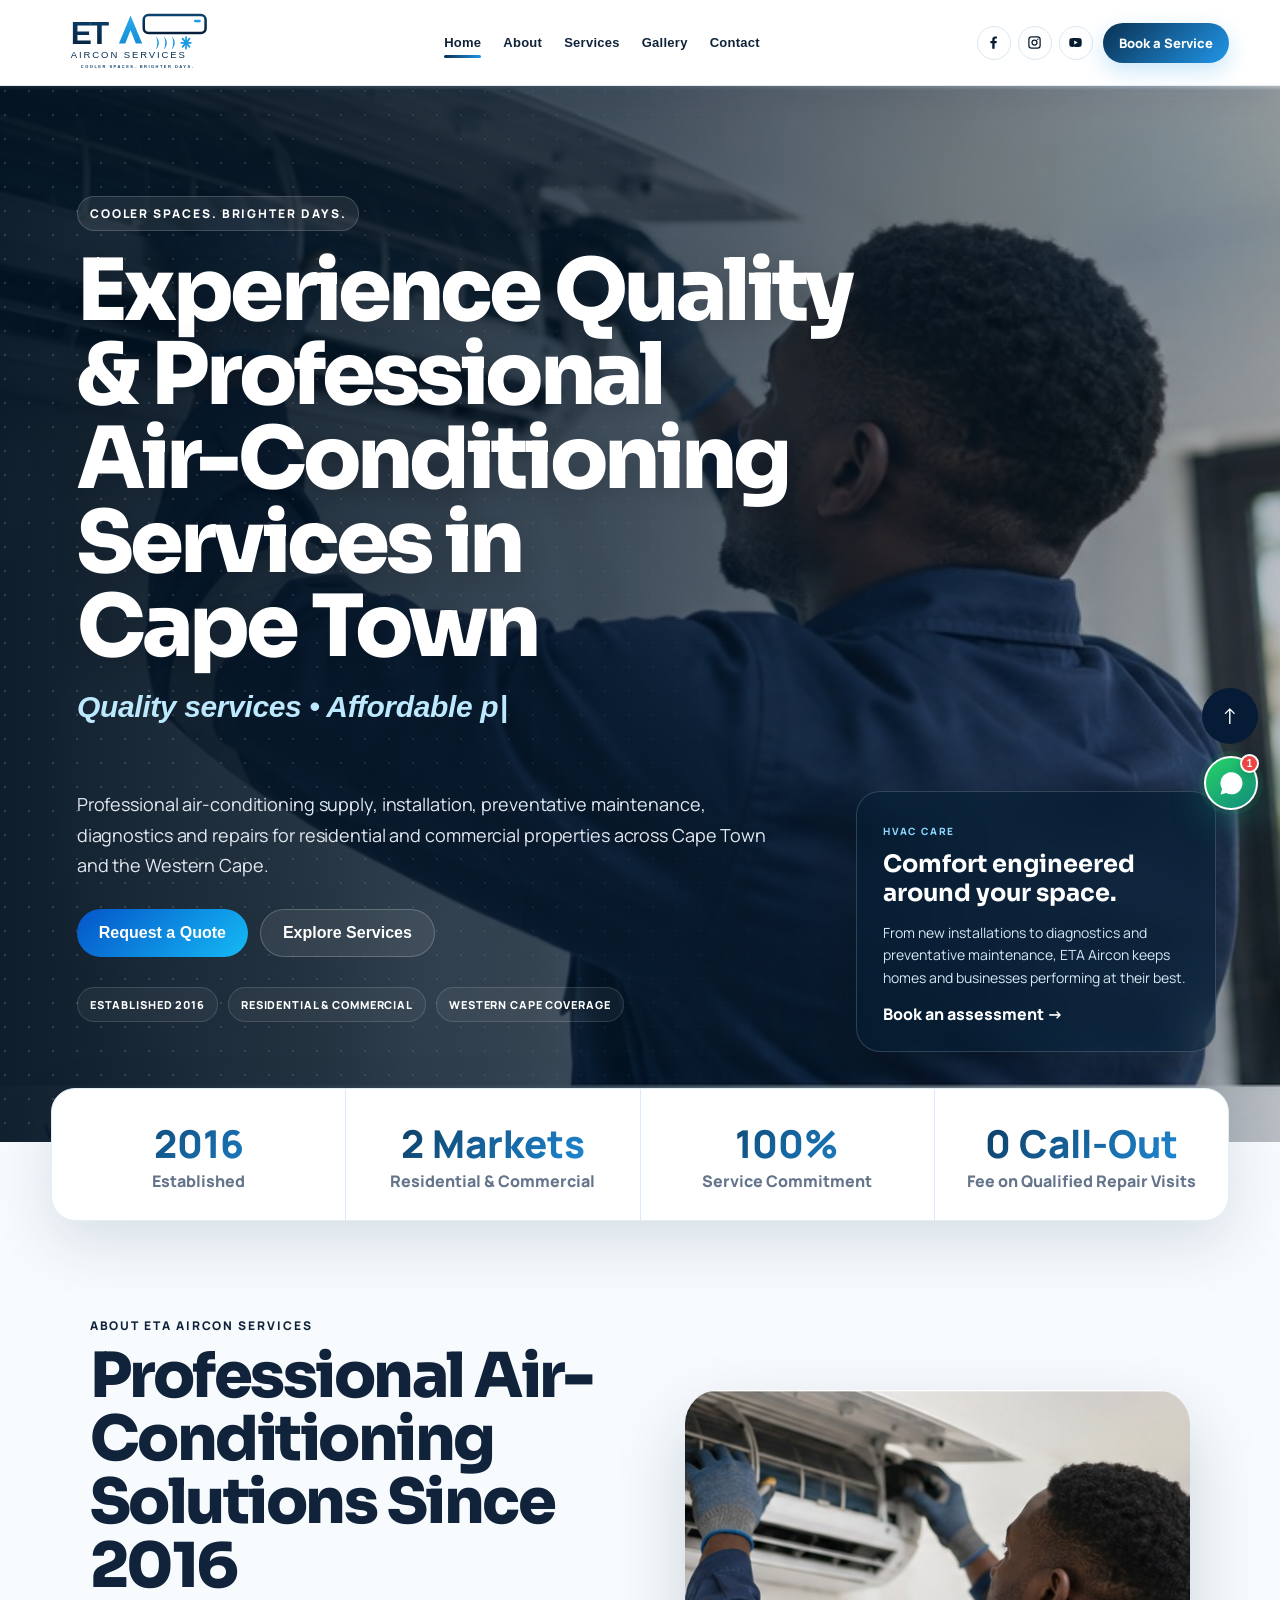
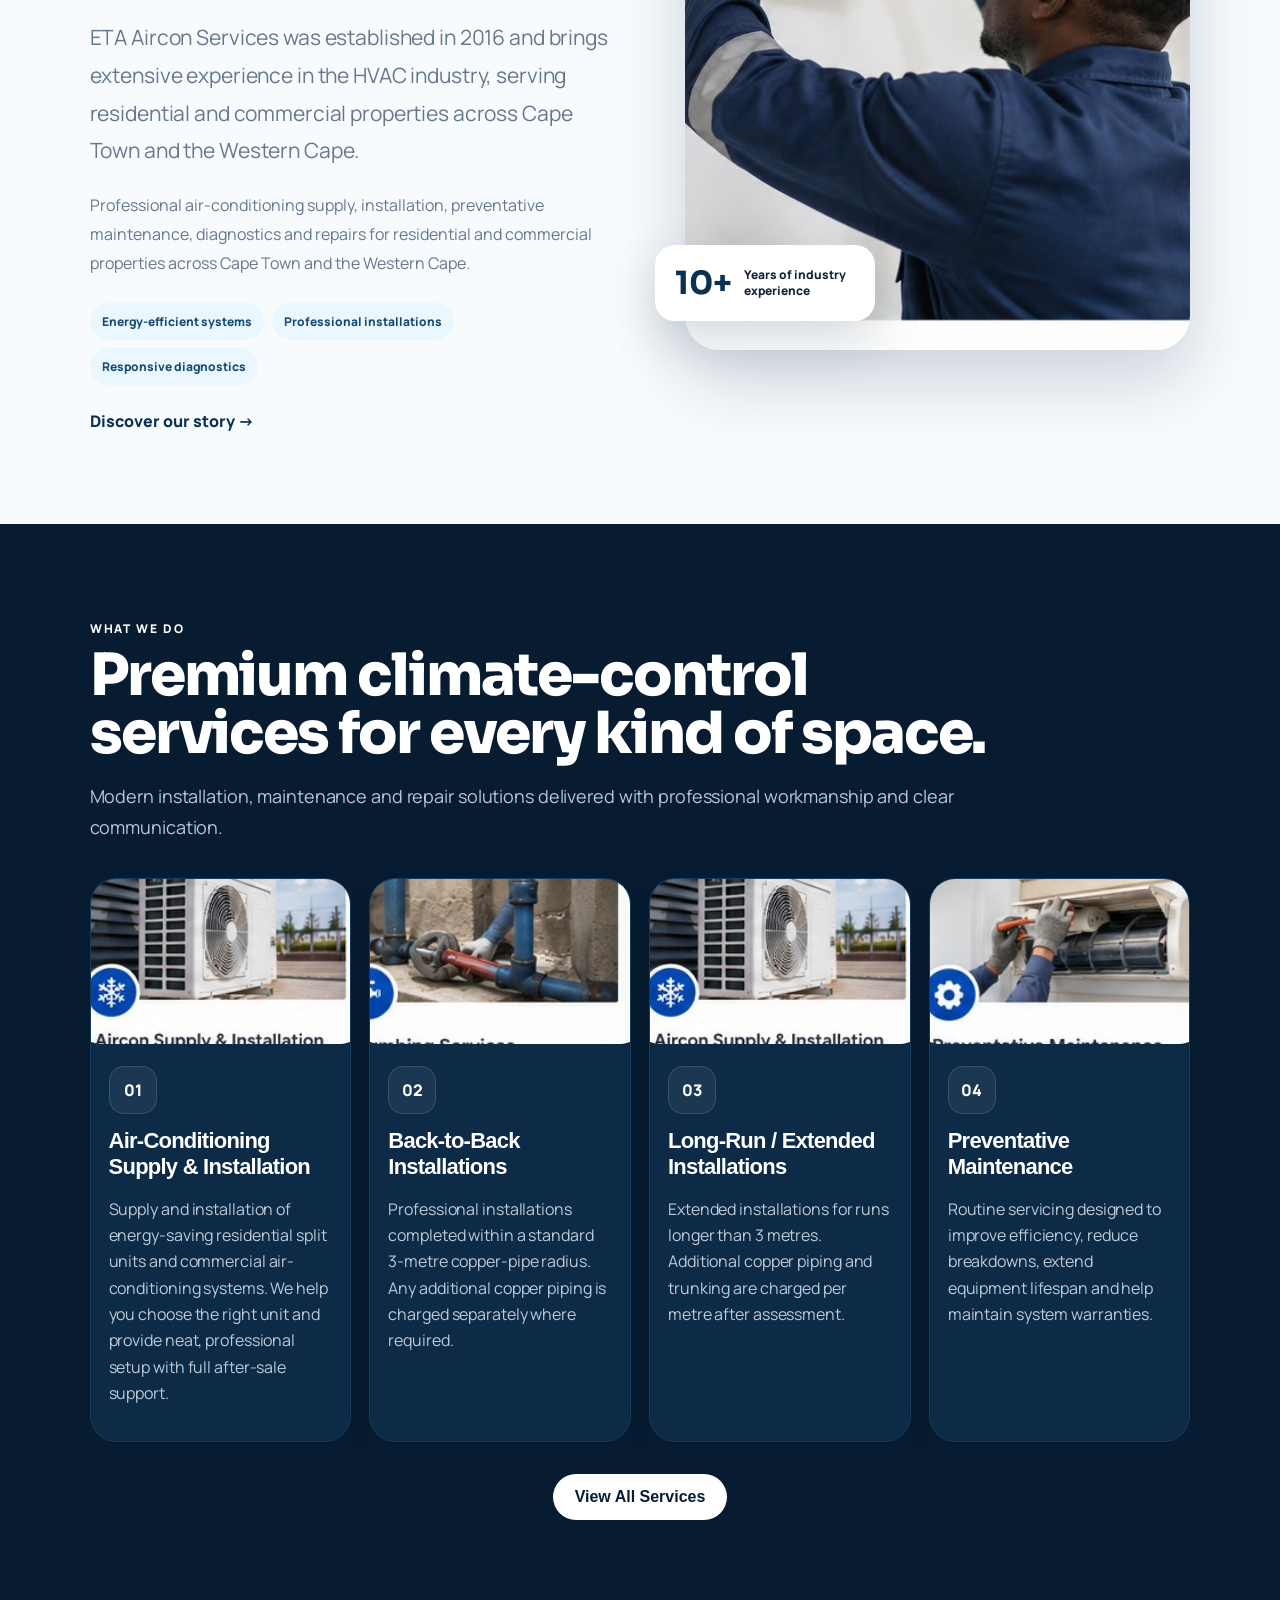
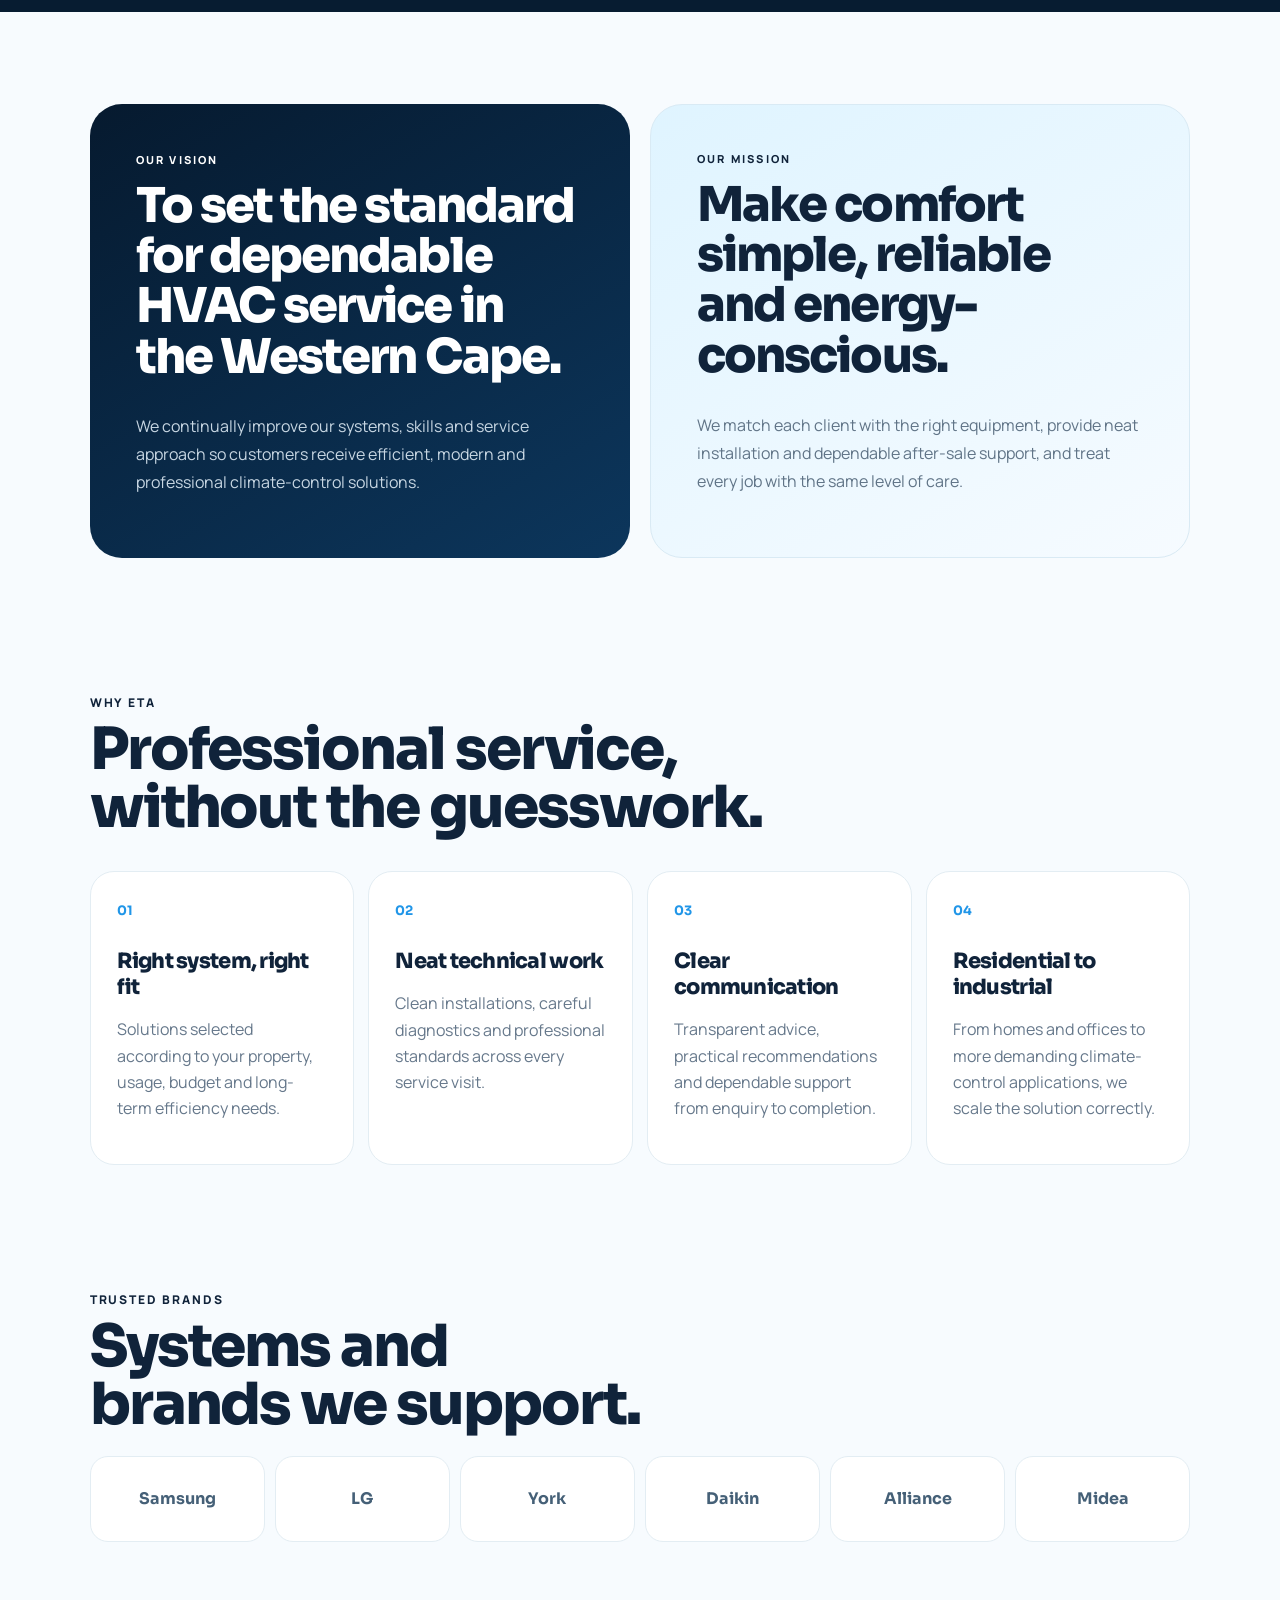
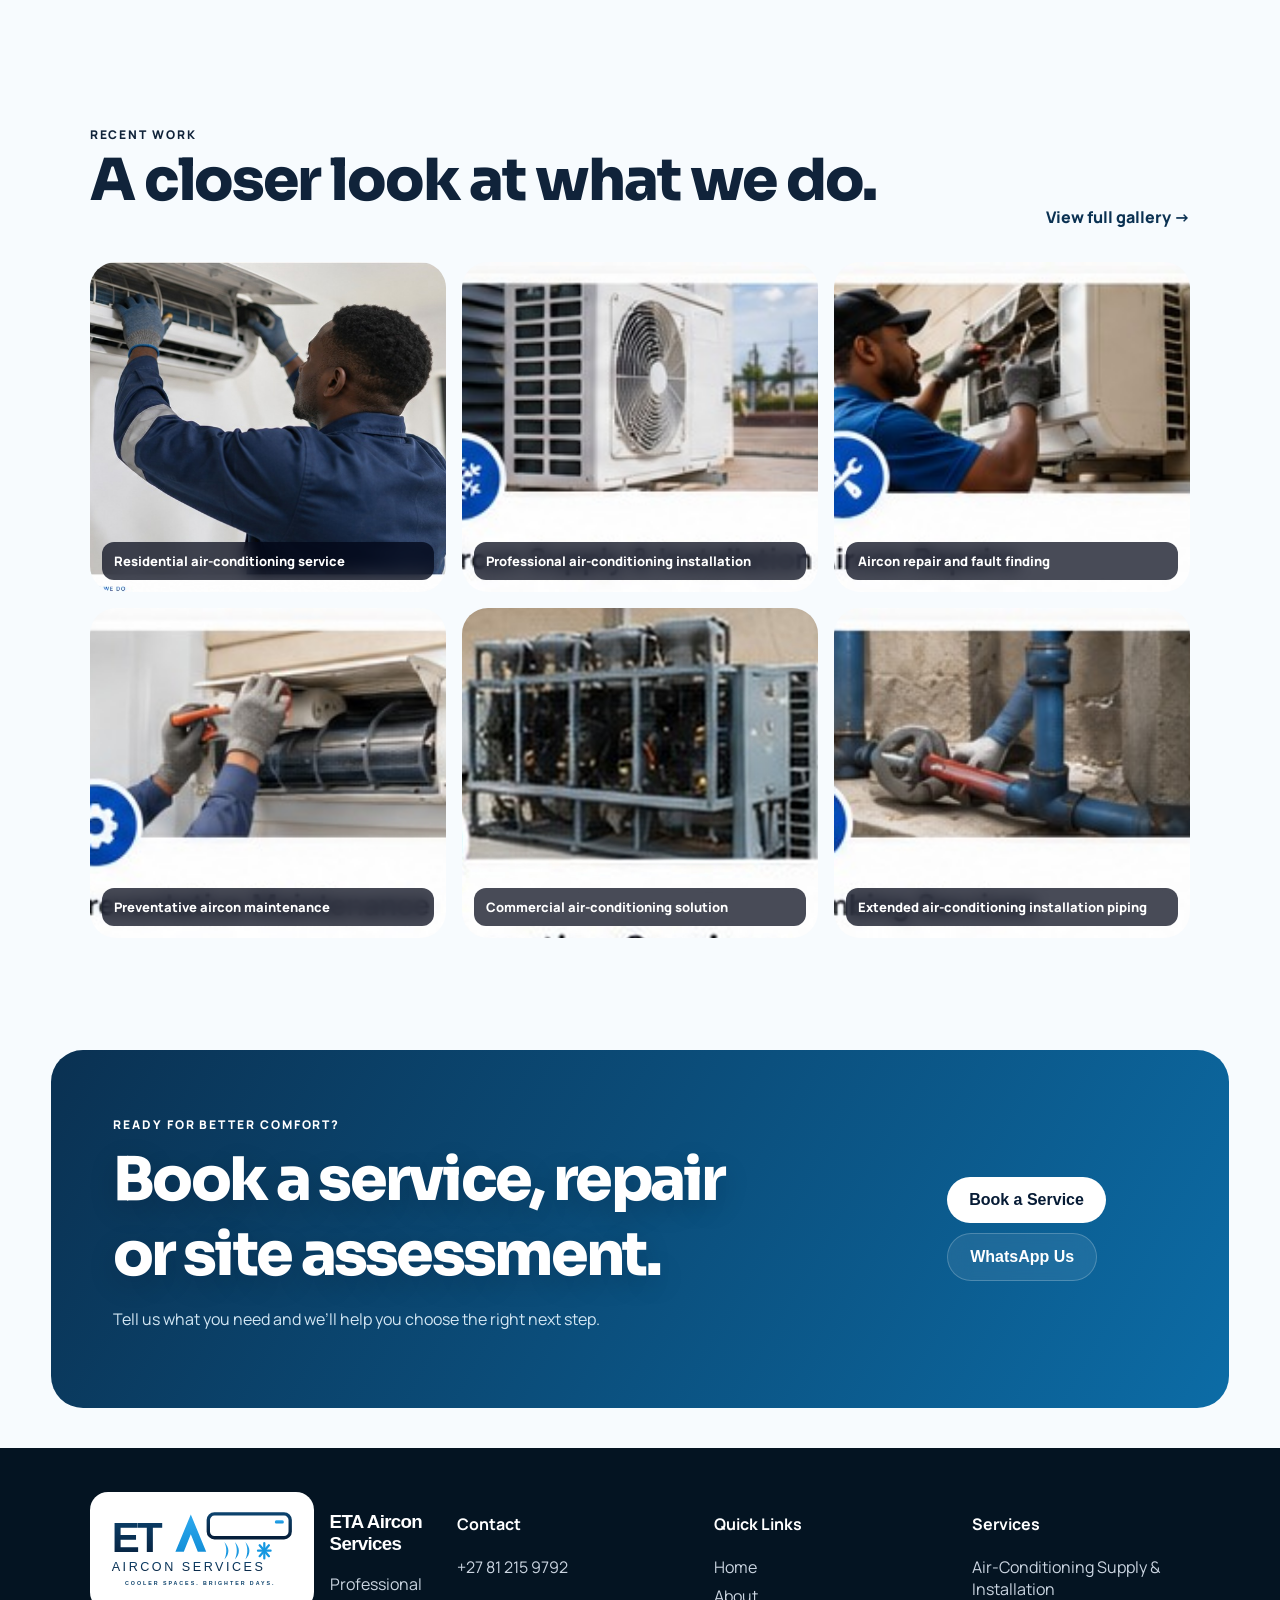
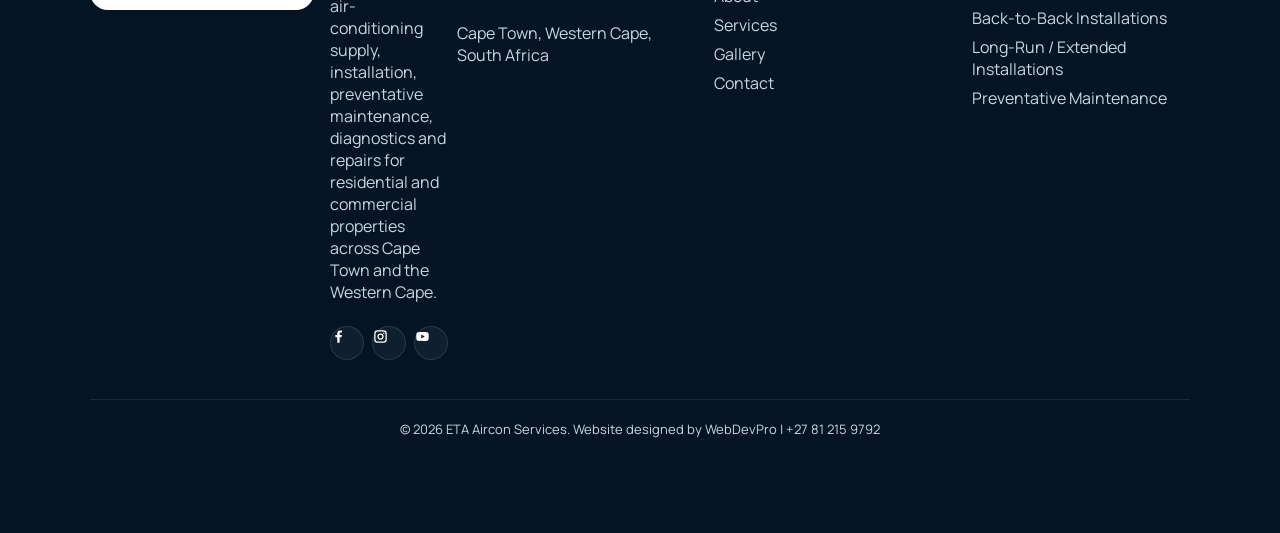
==== commit 59e10ae0: "Use corrected ETA logo and favicon on homepage" ====
--- a/index.html
+++ b/index.html
@@ -1 +1 @@
-<!doctype html><html lang="en"><head><meta charset="UTF-8"><meta name="viewport" content="width=device-width,initial-scale=1"><meta name="theme-color" content="#071c31"><meta name="application-name" content="ETA Aircon Services"><meta name="apple-mobile-web-app-title" content="ETA Aircon"><meta name="description" content="ETA Aircon Services — professional air-conditioning supply, installation, maintenance, diagnostics and repairs across Cape Town and the Western Cape."><link rel="manifest" href="/manifest.webmanifest?v=eta-20260907-2"><link rel="icon" type="image/png" href="/images/logo.png?v=eta-20260907-2"><link rel="shortcut icon" type="image/png" href="/images/logo.png?v=eta-20260907-2"><link rel="apple-touch-icon" href="/images/logo.png?v=eta-20260907-2"><meta name="apple-mobile-web-app-capable" content="yes"><meta name="apple-mobile-web-app-status-bar-style" content="black-translucent"><link rel="preconnect" href="https://fonts.googleapis.com"><link rel="preconnect" href="https://fonts.gstatic.com" crossorigin><link href="https://fonts.googleapis.com/css2?family=Manrope:wght@400;500;600;700;800&family=Sora:wght@500;600;700;800&display=swap" rel="stylesheet"><link rel="stylesheet" href="/assets/style.css"><link rel="stylesheet" href="/assets/redesign.css"><link rel="stylesheet" href="/assets/identity.css?v=eta-20260907-2"><script src="/site-config.js?v=eta-20260907-2"></script><title>ETA Aircon Services | Cape Town HVAC Specialists</title></head><body data-page="home"><div id="siteHeader"></div><main><section id="top" class="hero heroPremium"><div class="heroNoise"></div><div class="heroContent premiumHeroContent"><span class="eyebrow js-slogan"></span><h1 id="heroTitle"></h1><p class="heroTyping" id="heroType"></p><p class="heroDesc js-description"></p><div class="actions"><a class="btn primary waQuote" target="_blank">Request a Quote</a><a class="btn glass" href="/services.html">Explore Services</a></div><div class="heroTrust"><span>Established 2016</span><span>Residential & Commercial</span><span>Western Cape Coverage</span></div></div><div class="heroPanel reveal"><span class="panelLabel">HVAC CARE</span><strong>Comfort engineered around your space.</strong><p>From new installations to diagnostics and preventative maintenance, ETA Aircon keeps homes and businesses performing at their best.</p><a href="/contact.html">Book an assessment →</a></div><div class="dots"></div></section><section class="floatingStats stats reveal"></section><section class="section introShowcase reveal"><div class="introCopy"><span class="kicker">ABOUT ETA AIRCON SERVICES</span><h2 class="js-about-heading"></h2><p class="lead js-about-intro"></p><p class="js-description"></p><div class="miniPoints"><span>Energy-efficient systems</span><span>Professional installations</span><span>Responsive diagnostics</span></div><a class="textLink" href="/about.html">Discover our story →</a></div><div class="introVisual"><img src="/images/hero-1.jpg" alt="ETA Aircon professional service"><div class="experienceBadge"><b>10+</b><span>Years of industry experience</span></div></div></section><section class="section servicesStage reveal"><div class="sectionHead wideHead"><span>WHAT WE DO</span><h2>Premium climate-control services for every kind of space.</h2><p>Modern installation, maintenance and repair solutions delivered with professional workmanship and clear communication.</p></div><div class="grid premiumServices" id="servicesPreview"></div><div class="center"><a class="btn dark" href="/services.html">View All Services</a></div></section><section class="section visionMission reveal"><div class="vmCard darkVm"><span>OUR VISION</span><h2>To set the standard for dependable HVAC service in the Western Cape.</h2><p>We continually improve our systems, skills and service approach so customers receive efficient, modern and professional climate-control solutions.</p></div><div class="vmCard lightVm"><span>OUR MISSION</span><h2>Make comfort simple, reliable and energy-conscious.</h2><p>We match each client with the right equipment, provide neat installation and dependable after-sale support, and treat every job with the same level of care.</p></div></section><section class="section whyPremium reveal"><div class="sectionHead"><span>WHY ETA</span><h2>Professional service, without the guesswork.</h2></div><div class="whyGrid"><article><b>01</b><h3>Right system, right fit</h3><p>Solutions selected according to your property, usage, budget and long-term efficiency needs.</p></article><article><b>02</b><h3>Neat technical work</h3><p>Clean installations, careful diagnostics and professional standards across every service visit.</p></article><article><b>03</b><h3>Clear communication</h3><p>Transparent advice, practical recommendations and dependable support from enquiry to completion.</p></article><article><b>04</b><h3>Residential to industrial</h3><p>From homes and offices to more demanding climate-control applications, we scale the solution correctly.</p></article></div></section><section class="section brandStrip reveal"><div class="sectionHead compactHead"><span>TRUSTED BRANDS</span><h2>Systems and brands we support.</h2></div><div class="brandPills"><span>Samsung</span><span>LG</span><span>York</span><span>Daikin</span><span>Alliance</span><span>Midea</span></div></section><section class="section reveal"><div class="sectionHead galleryHead"><span>RECENT WORK</span><h2>A closer look at what we do.</h2><a class="textLink" href="/gallery.html">View full gallery →</a></div><div class="gallery premiumGallery" id="galleryPreview"></div></section><section class="cta premiumCta reveal"><div><span>READY FOR BETTER COMFORT?</span><h2>Book a service, repair or site assessment.</h2><p>Tell us what you need and we’ll help you choose the right next step.</p></div><div class="ctaActions"><a class="btn light" href="/contact.html">Book a Service</a><a class="btn glass waQuote" target="_blank">WhatsApp Us</a></div></section></main><div id="siteFooter"></div><script src="/assets/app.js?v=eta-20260907-2"></script></body></html>
+<!doctype html><html lang="en"><head><meta charset="UTF-8"><meta name="viewport" content="width=device-width,initial-scale=1"><meta name="theme-color" content="#071c31"><meta name="application-name" content="ETA Aircon Services"><meta name="apple-mobile-web-app-title" content="ETA Aircon"><meta name="description" content="ETA Aircon Services — professional air-conditioning supply, installation, maintenance, diagnostics and repairs across Cape Town and the Western Cape."><link rel="manifest" href="/manifest.webmanifest?v=eta-20260907-3"><link rel="icon" type="image/svg+xml" href="/images/eta-app-icon.svg?v=eta-20260907-3"><link rel="shortcut icon" href="/images/eta-app-icon.svg?v=eta-20260907-3"><link rel="apple-touch-icon" href="/images/eta-app-icon.svg?v=eta-20260907-3"><meta name="apple-mobile-web-app-capable" content="yes"><meta name="apple-mobile-web-app-status-bar-style" content="black-translucent"><link rel="preconnect" href="https://fonts.googleapis.com"><link rel="preconnect" href="https://fonts.gstatic.com" crossorigin><link href="https://fonts.googleapis.com/css2?family=Manrope:wght@400;500;600;700;800&family=Sora:wght@500;600;700;800&display=swap" rel="stylesheet"><link rel="stylesheet" href="/assets/style.css"><link rel="stylesheet" href="/assets/redesign.css"><link rel="stylesheet" href="/assets/identity.css?v=eta-20260907-3"><script src="/site-config.js?v=eta-20260907-3"></script><title>ETA Aircon Services | Cape Town HVAC Specialists</title></head><body data-page="home"><div id="siteHeader"></div><main><section id="top" class="hero heroPremium"><div class="heroNoise"></div><div class="heroContent premiumHeroContent"><span class="eyebrow js-slogan"></span><h1 id="heroTitle"></h1><p class="heroTyping" id="heroType"></p><p class="heroDesc js-description"></p><div class="actions"><a class="btn primary waQuote" target="_blank">Request a Quote</a><a class="btn glass" href="/services.html">Explore Services</a></div><div class="heroTrust"><span>Established 2016</span><span>Residential & Commercial</span><span>Western Cape Coverage</span></div></div><div class="heroPanel reveal"><span class="panelLabel">HVAC CARE</span><strong>Comfort engineered around your space.</strong><p>From new installations to diagnostics and preventative maintenance, ETA Aircon keeps homes and businesses performing at their best.</p><a href="/contact.html">Book an assessment →</a></div><div class="dots"></div></section><section class="floatingStats stats reveal"></section><section class="section introShowcase reveal"><div class="introCopy"><span class="kicker">ABOUT ETA AIRCON SERVICES</span><h2 class="js-about-heading"></h2><p class="lead js-about-intro"></p><p class="js-description"></p><div class="miniPoints"><span>Energy-efficient systems</span><span>Professional installations</span><span>Responsive diagnostics</span></div><a class="textLink" href="/about.html">Discover our story →</a></div><div class="introVisual"><img src="/images/hero-1.jpg" alt="ETA Aircon professional service"><div class="experienceBadge"><b>10+</b><span>Years of industry experience</span></div></div></section><section class="section servicesStage reveal"><div class="sectionHead wideHead"><span>WHAT WE DO</span><h2>Premium climate-control services for every kind of space.</h2><p>Modern installation, maintenance and repair solutions delivered with professional workmanship and clear communication.</p></div><div class="grid premiumServices" id="servicesPreview"></div><div class="center"><a class="btn dark" href="/services.html">View All Services</a></div></section><section class="section visionMission reveal"><div class="vmCard darkVm"><span>OUR VISION</span><h2>To set the standard for dependable HVAC service in the Western Cape.</h2><p>We continually improve our systems, skills and service approach so customers receive efficient, modern and professional climate-control solutions.</p></div><div class="vmCard lightVm"><span>OUR MISSION</span><h2>Make comfort simple, reliable and energy-conscious.</h2><p>We match each client with the right equipment, provide neat installation and dependable after-sale support, and treat every job with the same level of care.</p></div></section><section class="section whyPremium reveal"><div class="sectionHead"><span>WHY ETA</span><h2>Professional service, without the guesswork.</h2></div><div class="whyGrid"><article><b>01</b><h3>Right system, right fit</h3><p>Solutions selected according to your property, usage, budget and long-term efficiency needs.</p></article><article><b>02</b><h3>Neat technical work</h3><p>Clean installations, careful diagnostics and professional standards across every service visit.</p></article><article><b>03</b><h3>Clear communication</h3><p>Transparent advice, practical recommendations and dependable support from enquiry to completion.</p></article><article><b>04</b><h3>Residential to industrial</h3><p>From homes and offices to more demanding climate-control applications, we scale the solution correctly.</p></article></div></section><section class="section brandStrip reveal"><div class="sectionHead compactHead"><span>TRUSTED BRANDS</span><h2>Systems and brands we support.</h2></div><div class="brandPills"><span>Samsung</span><span>LG</span><span>York</span><span>Daikin</span><span>Alliance</span><span>Midea</span></div></section><section class="section reveal"><div class="sectionHead galleryHead"><span>RECENT WORK</span><h2>A closer look at what we do.</h2><a class="textLink" href="/gallery.html">View full gallery →</a></div><div class="gallery premiumGallery" id="galleryPreview"></div></section><section class="cta premiumCta reveal"><div><span>READY FOR BETTER COMFORT?</span><h2>Book a service, repair or site assessment.</h2><p>Tell us what you need and we’ll help you choose the right next step.</p></div><div class="ctaActions"><a class="btn light" href="/contact.html">Book a Service</a><a class="btn glass waQuote" target="_blank">WhatsApp Us</a></div></section></main><div id="siteFooter"></div><script src="/assets/app.js?v=eta-20260907-3"></script></body></html>
--- a/assets/identity.css
+++ b/assets/identity.css
@@ -1 +1 @@
-.brand{min-width:max-content}.brand img{display:block!important;width:118px!important;height:58px!important;max-width:none!important;object-fit:contain!important;object-position:center!important;background:#fff!important;padding:7px 10px!important;border-radius:14px!important;opacity:1!important;visibility:visible!important}.footerLogo{display:block!important;width:150px!important;height:86px!important;max-width:none!important;object-fit:contain!important;object-position:center!important;background:#fff!important;padding:10px!important;opacity:1!important;visibility:visible!important}.brand span{display:none}@media(max-width:950px){.brand img{width:102px!important;height:52px!important}}@media(max-width:700px){.brand img{width:92px!important;height:46px!important;padding:5px 8px!important}.footerLogo{width:132px!important;height:76px!important}}
+.brand{min-width:max-content;display:flex!important;align-items:center!important}.brand img{display:block!important;width:176px!important;height:74px!important;max-width:none!important;object-fit:contain!important;object-position:center!important;background:transparent!important;padding:0!important;border:0!important;border-radius:0!important;box-shadow:none!important;opacity:1!important;visibility:visible!important}.footerLogo{display:block!important;width:230px!important;height:118px!important;max-width:100%!important;object-fit:contain!important;object-position:center!important;background:#fff!important;padding:10px 14px!important;border-radius:18px!important;opacity:1!important;visibility:visible!important}.brand span{display:none}@media(max-width:1100px){.brand img{width:152px!important;height:66px!important}}@media(max-width:950px){.brand img{width:142px!important;height:62px!important}}@media(max-width:700px){.brand img{width:126px!important;height:56px!important}.footerLogo{width:190px!important;height:98px!important}}
